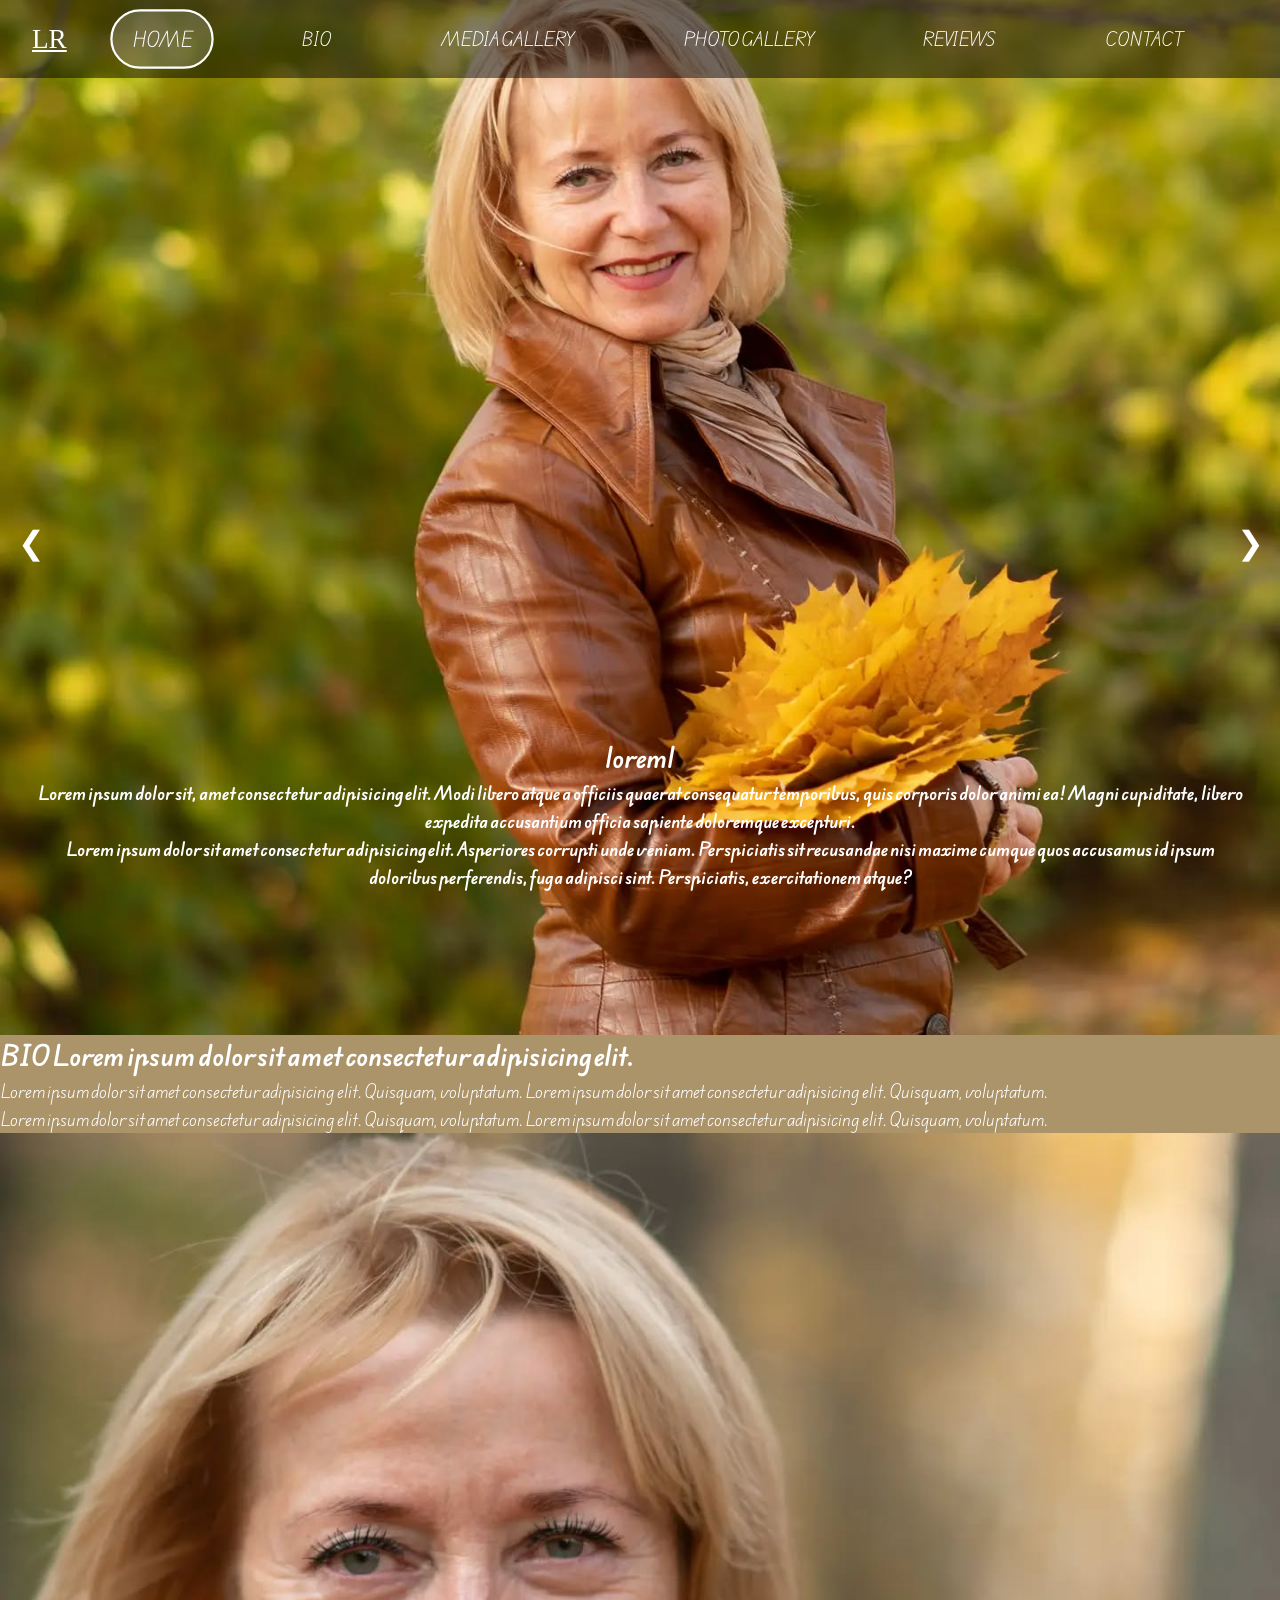
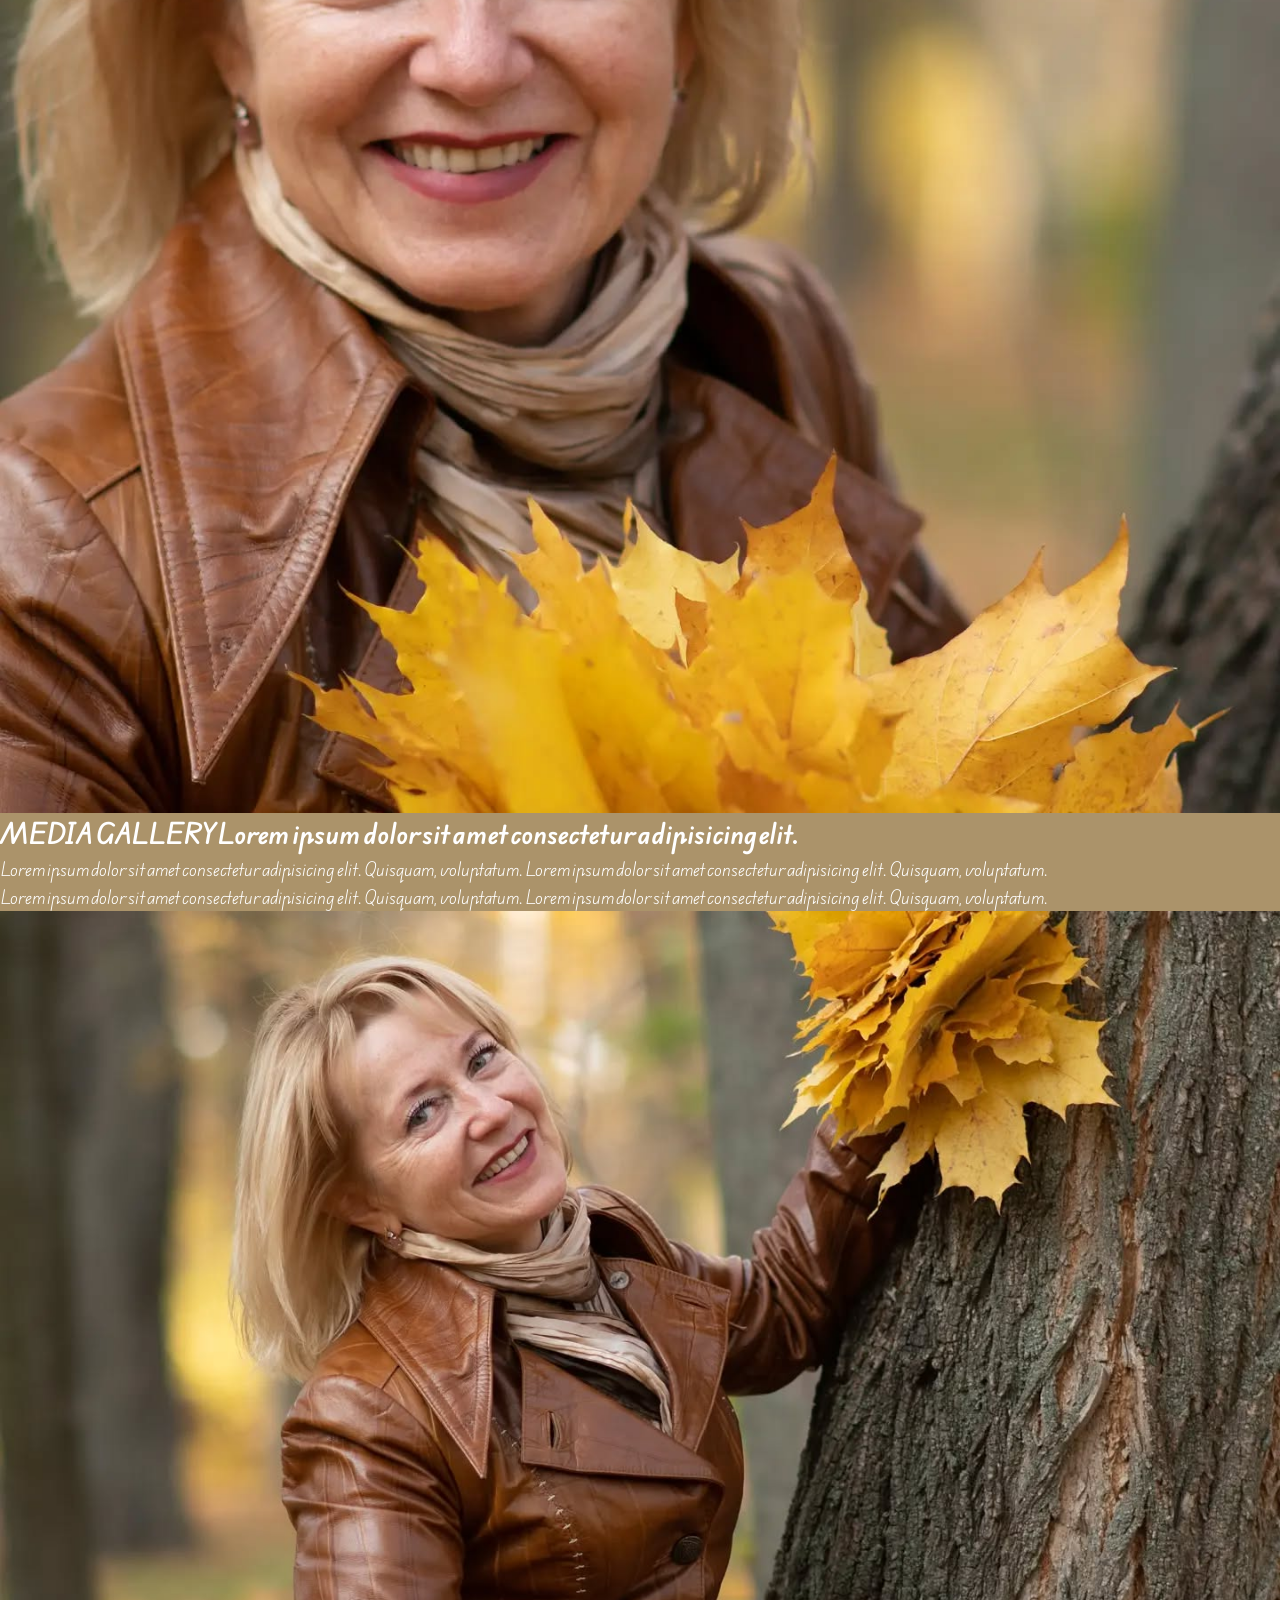
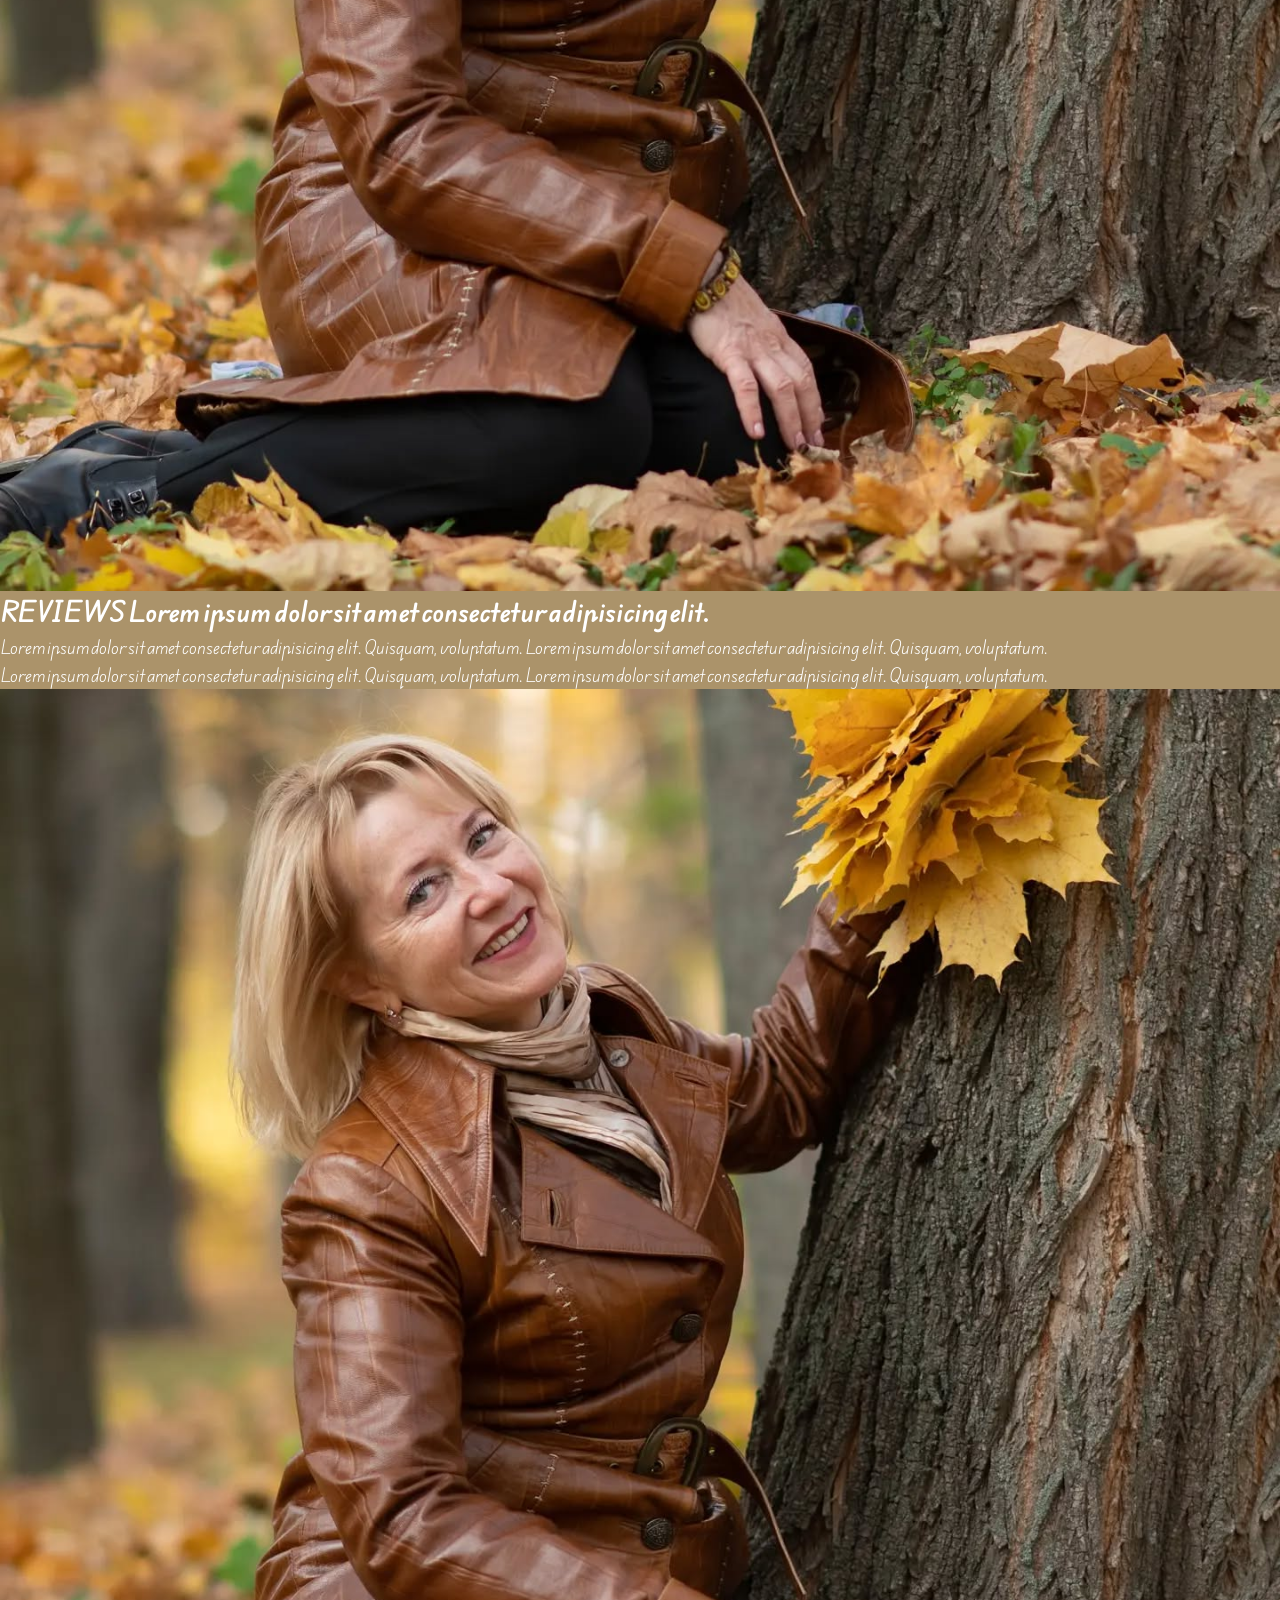
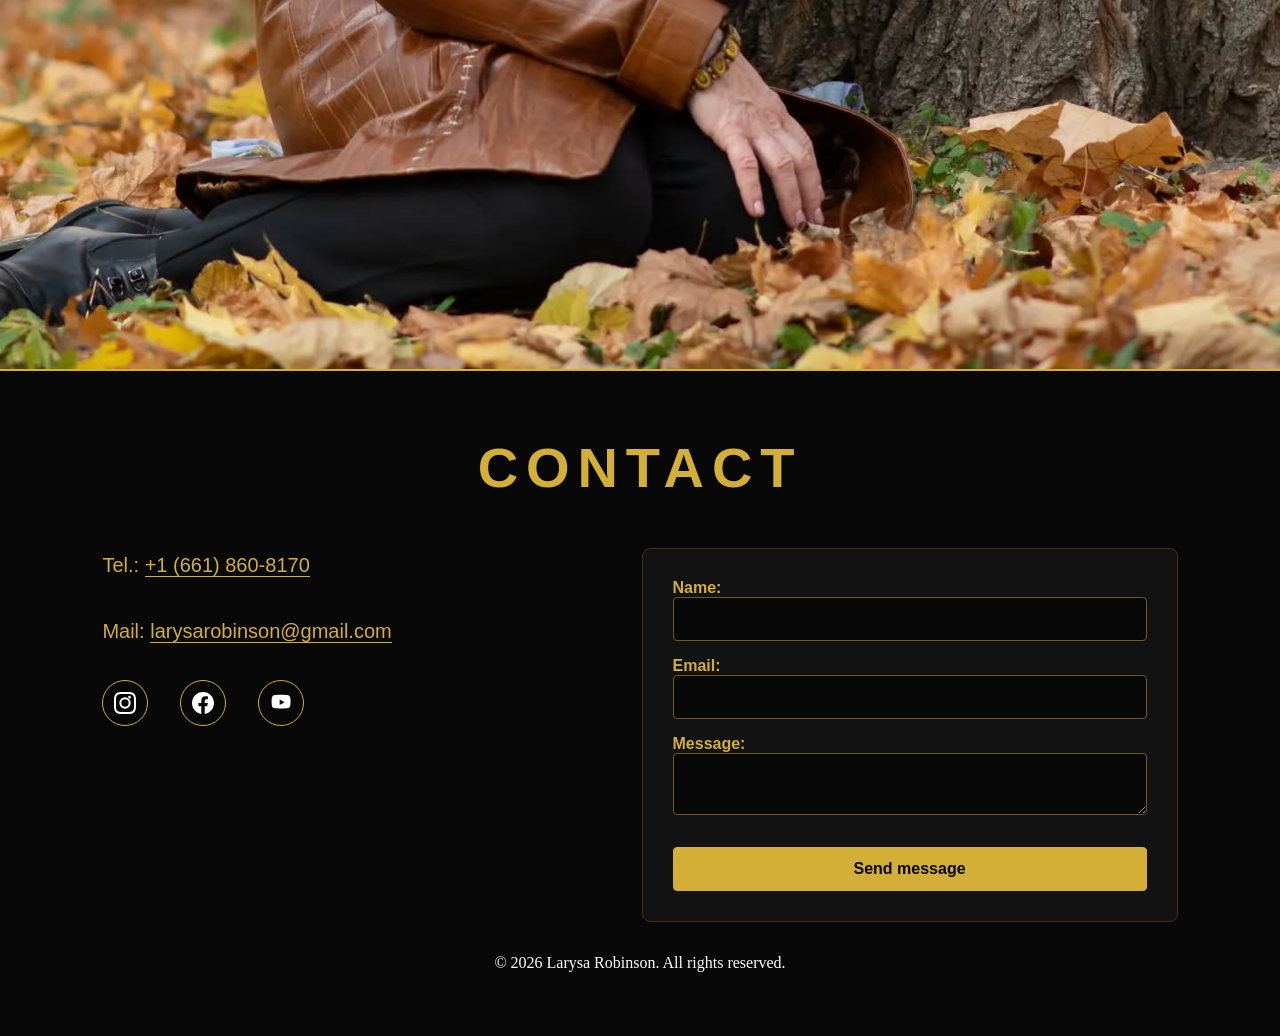
==== index.html @ d23e0045 "grid  image gallery implemented" ====
<!DOCTYPE html>
<html lang="en">
<head>
    <meta charset="UTF-8">
    <meta name="viewport" content="width=device-width, initial-scale=1.0">
    <meta name="theme-color" content="#ffffff">
    <title>Larysa Robinson | Piano Teacher & Music Educator </title>
    <link rel="icon" type="image/png" href="favicon.png">
    <link rel="stylesheet" href="styles.css">
    <script src="script.js" defer></script>
</head>
<body>
    <nav>
        <div class="top_fixed_bar" aria-label="Primary navigation">
            <a href="index.html" class="initials">LR</a>
             <ul class="nav__desktop">
                <li><a href="index.html" class="nav__desktop__link active">HOME</a></li>
                <li><a href="#bio" class="nav__desktop__link">BIO</a></li>
                <li><a href="#media-gallery" class="nav__desktop__link">MEDIA GALLERY</a></li>
                <li><a href="photo_gallery.html" class="nav__desktop__link">PHOTO GALLERY</a></li>
                <li><a href="#reviews" class="nav__desktop__link">REVIEWS</a></li>
                <li><a href="#contact" class="nav__desktop__link">CONTACT</a></li>
            </ul>
            <button type="button" class="open_btn" aria-label="Open menu">
                <div class="open_hamb"></div>
                <div class="open_hamb"></div>
                <div class="open_hamb"></div>
            </button>
        </div>
        <div class="nav_mobile" aria-label="Mobile navigation">
            <ul class="nav__mobile__list">
                <li><a href="index.html" class="nav__mobile__link active">HOME</a></li>
                <li><a href="#bio" class="nav__mobile__link">BIO</a></li>
                <li><a href="#media-gallery" class="nav__mobile__link">MEDIA GALLERY</a></li>
                <li><a href="photo_gallery.html" class="nav__mobile__link">PHOTO GALLERY</a></li>
                <li><a href="#reviews" class="nav__mobile__link">REVIEWS</a></li>
                <li><a href="#contact" class="nav__mobile__link">CONTACT</a></li>
            </ul>
            <button type="button" class="close_btn" aria-label="Close menu">
                <div class="cls_hamb one"></div>
                <div class="cls_hamb two"></div>
            </button>
        </div>
    </nav>
    <header class="hero_section" id="home">
        <div class="slide active">
            <div class="hero_content textUp_animation">
                <h2 class="hero_heading">lorem1</h2>
                <p class="hero_text">Lorem ipsum dolor sit, amet consectetur adipisicing elit. Modi libero atque a officiis quaerat consequatur temporibus, quis corporis dolor animi ea! Magni cupiditate, libero expedita accusantium officia sapiente doloremque excepturi.</p>
                <p class="hero_text">Lorem ipsum dolor sit amet consectetur adipisicing elit. Asperiores corrupti unde veniam. Perspiciatis sit recusandae nisi maxime cumque quos accusamus id ipsum doloribus perferendis, fuga adipisci sint. Perspiciatis, exercitationem atque?</p>
            </div>
            <img src="assets/images_mom/top3.webp" width="1400" height="1400" alt="Latysa in pink coat" class="hero_image">
        </div>
        <div class="slide active">
            <div class="hero_content textUp_animation">
                <h2 class="hero_heading">lorem2</h2>
                <p class="hero_text">Lorem ipsum dolor sit, amet consectetur adipisicing elit. Modi libero atque a officiis quaerat consequatur temporibus, quis corporis dolor animi ea! Magni cupiditate, libero expedita accusantium officia sapiente doloremque excepturi.</p>
                <p class="hero_text">Lorem ipsum dolor sit amet consectetur adipisicing elit. Asperiores corrupti unde veniam. Perspiciatis sit recusandae nisi maxime cumque quos accusamus id ipsum doloribus perferendis, fuga adipisci sint. Perspiciatis, exercitationem atque?</p>
            </div>
            <img src="assets/images_mom/top7.webp" width="1400" height="1400" alt="Larya in brown coat" class="hero_image">
        </div>
        <div class="slide active">
            <div class="hero_content styleText3 textUp_animation">
                <h2 class="hero_heading">lorem3</h2>
                <p class="hero_text">Lorem ipsum dolor sit, amet consectetur adipisicing elit. Modi libero atque a officiis quaerat consequatur temporibus, quis corporis dolor animi ea! Magni cupiditate, libero expedita accusantium officia sapiente doloremque excepturi.</p>
                <p class="hero_text">Lorem ipsum dolor sit amet consectetur adipisicing elit. Asperiores corrupti unde veniam. Perspiciatis sit recusandae nisi maxime cumque quos accusamus id ipsum doloribus perferendis, fuga adipisci sint. Perspiciatis, exercitationem atque?</p>
            </div>
            <img src="assets/images_mom/top5.webp" width="1400" height="1400" alt="Larysa next to birch " class="hero_image">
        </div>
        <button type="button" class="next_button">&#10095;</button>
        <button type="button" class="previous_button">&#10094;</button>
    </header>
    <main>
        <section class="section1" id="bio" aria-label="About me section">
            <div class="section1_content">
                <h2 class="section1_heading">BIO Lorem ipsum dolor sit amet consectetur adipisicing elit.</h2>
                <p class="section1_text">Lorem ipsum dolor sit amet consectetur adipisicing elit. Quisquam, voluptatum. Lorem ipsum dolor sit amet consectetur adipisicing elit. Quisquam, voluptatum.</p>
                <p class="section1_text">Lorem ipsum dolor sit amet consectetur adipisicing elit. Quisquam, voluptatum. Lorem ipsum dolor sit amet consectetur adipisicing elit. Quisquam, voluptatum.</p>
                <img src="assets/images_mom/top2.webp" width="" height="" alt="ValClassic" class="image4">
            </div>
        </section>
        <section class="section2" id="media-gallery" aria-label="photo gallery section">
            <div class="section2_content">
                <h2 class="section2_heading"> MEDIA GALLERY Lorem ipsum dolor sit amet consectetur adipisicing elit.</h2>
                <p class="section2_text">Lorem ipsum dolor sit amet consectetur adipisicing elit. Quisquam, voluptatum. Lorem ipsum dolor sit amet consectetur adipisicing elit. Quisquam, voluptatum.</p>
                <p class="section2_text">Lorem ipsum dolor sit amet consectetur adipisicing elit. Quisquam, voluptatum. Lorem ipsum dolor sit amet consectetur adipisicing elit. Quisquam, voluptatum.</p>
            </div>
            <img src="assets/images_mom/top7.webp" width="" height="" alt="ValClassic" class="image4">
        </section>
        <section class="section4" aria-label="reviews section" id="reviews">
            <div class="section4_content">
                <h2 class="section4_heading">REVIEWS Lorem ipsum dolor sit amet consectetur adipisicing elit.</h2>
                <p class="section4_text">Lorem ipsum dolor sit amet consectetur adipisicing elit. Quisquam, voluptatum. Lorem ipsum dolor sit amet consectetur adipisicing elit. Quisquam, voluptatum.</p>
                <p class="section4_text">Lorem ipsum dolor sit amet consectetur adipisicing elit. Quisquam, voluptatum. Lorem ipsum dolor sit amet consectetur adipisicing elit. Quisquam, voluptatum.</p>
            </div>
            <img src="assets/images_mom/top7.webp" width="" height="" alt="ValClassic" class="image4">
        </section>
        <footer class="contact-section" aria-label="contact section" id="contact">
            <h2 class="contact__heading">CONTACT</h2>
            <div class="contact__content--flex">
                <div class="contact__content__flex-item1">
                    <div class="tel-email">
                        <p class="tel-number">Tel.: <a href="tel:+16618608170" class="tel-number-link">+1 (661) 860-8170</a></p>
                        <p class="e-mail">Mail: <a href="mailto:larysarobinson@gmail.com" class="e-mail-link">larysarobinson@gmail.com</a></p>
                    </div>
                    <div class="social-links">
                        <a href="https://www.instagram.com/larisakisilenko?igsh=NTc4MTIwNjQ2YQ%3D%3D"><img src="assets/images/instagram.svg" width="32" height="32" aria-label="Instagram"alt="inst"></a>
                        <a href="https://www.facebook.com/share/1HHxJAsBbd/?mibextid=wwXIfr"><img src="assets/images/facebook.svg" width="32" height="32" fill="white" aria-label="Facebook" alt="Facebook"></a>
                        <a href="https://youtube.com/@larysarobinson?si=365PJ92lu2iPZtXP"><img src="assets/images/youtube.svg" width="32" height="32" alt="YouTube" aria-label="YouTube"></a>
                    </div>
                </div>
                <form action="" method="post" class="contact__form">
                    <div class="form-group">
                        <label for="name">Name:</label>
                        <input type="text" id="name" name="name" required><br>
                    </div>
                    <div class="form-group">
                        <label for="email">Email:</label>
                        <input type="email" id="email" name="email" required><br>
                    </div>
                    <div class="form-group">
                        <label for="message">Message:</label>
                        <textarea id="message" name="message" required></textarea><br>
                    </div>
                    <button type="submit" class="submit-btn">Send message</button>
                </form>
            </div>
            <p class="copyright">© 2026 Larysa Robinson. All rights reserved.</p>
        </footer>
         <button id="toTopBtn" type="button" aria-label="Back to top">↑</button>
    </main>
</body>
</html>
---- styles.css ----
/* great-vibes-regular - latin */
@font-face {
    font-display: swap;
    font-family: 'Great Vibes';
    font-style: normal;
    font-weight: 400;
    src: url('assets/fonts/great-vibes-v21-latin-regular.woff2') format('woff2');
  }

  /* edu-vic-wa-nt-hand-regular - latin */
@font-face {
  font-display: swap;
  font-family: 'Edu VIC WA NT Hand';
  font-style: normal;
  font-weight: 400;
  src: url('assets/fonts/edu-vic-wa-nt-hand-v3-latin-regular.woff2') format('woff2');
}



/* edu-vic-wa-nt-hand-600 - latin */
@font-face {
  font-display: swap;
  font-family: 'Edu VIC WA NT Hand';
  font-style: normal;
  font-weight: 600;
  src: url('assets/fonts/edu-vic-wa-nt-hand-v3-latin-600.woff2') format('woff2');
}



:root { /*colors*/
    --white: #FFFFFF;
    --body--background-color: rgb(171, 147, 106);
    --mobile-nav-background: linear-gradient(to right, rgba(242, 161, 161, 0.8), rgba(117, 130, 213, 0.8)), url('assets/images_mom/top6.webp');
    --active-link-color: rgb(164, 81, 33);
    --link-background-color: rgba(255, 255, 255, 0.18);
    --link-hover-background-color: rgba(255, 255, 255, 0.12);
    --border-color: rgba(255, 255, 255, 0.28);
    --to-top-button-background-color: rgba(0, 0, 0, 0.5);
    --to-top-button-hover-background-color: rgba(0, 0, 0, 0.7);
    --top-fixed-bar-background-color: rgba(0, 0, 0, 0.5);
    --footer-bg: rgb(8, 8, 8);
    --footer-gold: rgb(212, 175, 55);
    --form-border:rgb(61, 50, 19);
    --form-background:rgb(18, 18, 18);
    --input-background-color:rgb(8, 8, 8);
    --input-border-color:rgb(109, 90, 32);
    --active-link:rgba(255, 0, 0, 0.664);



  }

*,*::before,*::after {
    box-sizing: border-box;
    margin: 0;
    padding: 0;
}

img {
    display: block;
    max-inline-size: 100%;
    block-size: auto;
}

button {
    background: none;
    border: none;
    cursor: pointer;
}

input,button,textarea {
    font: inherit;
    color: inherit;
}

html {
    scroll-behavior:smooth;
}

body {
    background-color: var(--body--background-color);
    font-family: 'Edu VIC WA NT Hand';
    font-style: normal;
    font-weight: 400;
    font-size: 16px;
    color: var(--white);
}

#toTopBtn {
    display: none;
    position: fixed;
    bottom: 1.2rem;
    right: 1.2rem;
    padding: 0.5em 1em;
    background-color: var(--to-top-button-background-color);
    color: var(--white);
    border: none;
    font-size: 18px;
    border-radius: 5px;
    cursor: pointer;
    z-index: 3;
}

#toTopBtn:focus-visible {
    outline: 2px solid var(--input-border-color);
}

#toTopBtn.active {
    display: block;
}


.top_fixed_bar {
    inline-size: 100%;
    display: flex;
    justify-content: space-between;
    position: fixed;
    top: 0;
    padding: 0.75rem 1rem;
    z-index: 1;
    background-color: var(--top-fixed-bar-background-color);
    /* border:2px solid red; */
}

.initials {
    display: flex;
    justify-content: center;
    align-items: center;
    color: var(--white);
    line-height: 170%;
    font-family: 'Great Vibes';
    font-size: 1.7rem;
    /* border: 2px solid var(--white); */
}
.initials:focus-visible {
    outline: 2px solid var(--active-link-color);
    border-radius: 999px;
    padding: 0.2rem;


}

.open_btn {
    /* border: 2px solid rgb(211, 14, 14); */
    padding: 0.5rem;
    display: grid;
    gap: 0.35rem;
    background: transparent;
    /* z-index: 10; */
}

.open_hamb {
    background-color: var(--white);
    block-size: 3px;
    inline-size: 25px;
}


.nav_mobile {
    transform: translateX(200%);
    transition: transform 0.5s ease;
    position: fixed;
    /* top: 0; */
    /* left: 0; */
    /* width: 100%; */
    /* height: 110dvh; */
    inset: 0;
    z-index: 4;
    background-color: var(--body--background-color);
    /* background-image: var(--mobile-nav-background); */
    /* background-repeat: no-repeat; */
    /* background-position:center; */
    /* background-size: cover; */
    /* border: 2px solid red; */
}

.nav_mobile.open {
    transform: translateX(0);
}

.nav__mobile__list {
    inline-size: 100%;
    min-height: 100%;
    display: flex;
    flex-direction: column;
    justify-content: center;
    align-items: center;
    list-style: none;
    gap: 1rem;
    font-size: 1.5rem;
    /* border: 2px solid rgb(0, 255, 68); */
}


.nav__mobile__link {
  text-decoration: none;
  color: var(--white);
  display: block; /* makes the link fill the entire list item */
  padding: 0.7rem 1.1rem;
  border-radius: 999px;
  transition: background-color 0.2s ease, transform 0.2s ease, border 0.2s ease;
  letter-spacing: 0.3em;
  /* border: 1px solid red; */
}

.nav__mobile__link.active {
border: 2px solid var(--white);
transform: scale(1.1, 1.1);
background: var(--link-background-color);
}


.nav__mobile__link:focus-visible {
  outline: 2px solid var(--active-link-color);
}

.nav__mobile__link:active {
  color: var(--active-link-color);
}

.close_btn {
    position: absolute;
    /* font-size: 18psx; */
    top: 1rem;
    right: 1rem;
    inline-size: 35px;
    block-size: 35px;
    padding: 0;
    background: none;
    cursor: pointer;
    display: grid;
    place-items: center;
    /* border: 1px solid red; */
}

.cls_hamb {
    position: absolute;
    inline-size: 35px;
    block-size: 3px;
    background-color: var(--white);
    border-radius: 999px;
}

.cls_hamb.one {
    transform: rotate(45deg);
}

.cls_hamb.two {
    transform: rotate(-45deg);
}


.nav__desktop {
    display: none;
}



.hero_section {
    background-color:var(--white);
    position: relative;
    /* border: 2px solid blue; */
}

.slide {
    block-size: 115dvh;
    position: relative;
    display: none;
    animation-name: fade_in;
    animation-duration: 1s;
    animation-timing-function: ease-in-out;
}

.slide.active {
    display: block;
}

@keyframes fade_in {
    from {
        opacity: 0;
        transform: translateY(9px);
    }
    to {
        opacity: 1;
        transform: translateY(0);
    }
}

.hero_content {
    font-weight: 600;
    inline-size:100%;
    padding: 2rem;
    /* border: 2px solid red; */
    position: absolute;
    bottom:0;
    color: var(--white);
    text-align: center;
    opacity: 0;
    margin-bottom: 7em;
}

.textUp_animation{
    animation-name: textUp;
    animation-duration: 1s;
    animation-delay: 0.7s;
    animation-fill-mode: forwards;
}

.active {
    display: block;
}

.hidden {
    display: none;
}

@keyframes textUp {
    from {
        opacity: 0;
        transform: translateY(100px);}
    to {
        opacity: 1;
        transform: translateY(0);}
}



.styleText3 {
    /* bottom:20%; */
}

.hero_text {

}

.hero_image {
    inline-size: 100%;
    block-size: 100%;
    object-fit: cover;
    object-position: 50% 20%;
    opacity: 1;
    /* filter:grayscale(100%); */
}

.next_button,.previous_button {
    /* border: 2px solid red; */
    position: absolute;
    top: 50%;
    z-index: 2;
    color: white;
    margin: 0 1rem 0;
    padding: 0.5rem;
    transform:scale(2,2);
    /* opacity: 50%; */
}

.next_button:focus-visible,.previous_button:focus-visible{
    outline: 1px solid var(--footer-bg);
    background-color: var(--footer-gold);
    border-radius: 5px;
}

.next_button{
    right: 0;
}



.main {
}


.po {
    /* display: none; */
    animation-name: left_to_rigth;
    animation-duration: 4s;
    position: relative;
    animation-timing-function:ease;
    animation-delay: 6s;
    animation-fill-mode:backwards;
}

@keyframes left_to_right {
    from {
        left: -100%;
    }
    to {
        left: 0;
    }
}





.contact-section {
  background: var(--footer-bg) ;
  border-top: 2px solid var(--footer-gold);
  padding: 4rem 8%;
  font-family: Arial, Helvetica, sans-serif;
}


.contact__heading {
  color: var(--footer-gold);
  font-size: clamp(2rem, 5vw, 3.5rem);
  letter-spacing: 0.14em;
  margin: 0 0 3rem;
  /* border: 1px solid rgb(94, 255, 0); */

}


.contact__content--flex {
  display: flex;
  flex-direction: column;
  /* justify-content: space-between; */
  /* align-items:flex-start; */
  gap: 3.75rem;
  /* border: 2px solid red; */
}

.contact__content__flex-item1,
.contact__form {
  /* flex: 1; */
    inline-size: 100%;
  /* border: 2px solid blueviolet; */
}




.tel-email {
  color: var(--footer-gold);
  display: flex;
  flex-direction: column;
  gap: 2rem;
  font-size: 1.25rem;
  font-weight: 500;
  line-height: 1.7;
  /* border: 2px solid blue; */
}


.e-mail-link:link,
.tel-number-link:link,
.e-mail-link:visited,
.tel-number-link:visited {
  text-decoration: none;
  color: var(--footer-gold);
  border-bottom: 1px solid var(--footer-gold);
  transition: color 0.25s ease, border-bottom-color 0.25s ease;
}


.e-mail-link:focus-visible,
.tel-number-link:focus-visible {
    outline: 1px solid var(--footer-gold);
}

.e-mail-link:active,
.tel-number-link:active {
    color: var(--active-link);
}


.social-links {
  display: flex;
  gap: 1rem;
  margin: 2rem 0;
  /* border: 2px solid red; */
}

.social-links a:link,
.social-links a:visited {
    inline-size: 46px;
    block-size: 46px;
  display: grid;
  place-items: center;
  border: 1px solid var(--footer-gold);
  border-radius: 50%;
  margin-right: 1rem;
  transition: background-color 0.25s ease, transform 0.25s ease;
}


.social-links a:focus-visible,
.social-links a:focus {
    outline: 2px solid var(--footer-gold);
}

.social-links img {
    inline-size: 22px;
    block-size: 22px;
  filter: brightness(0) invert(1);
  transition: filter 0.25s ease;
}





.contact__form {
  display: grid;
  gap: 1rem;
  background-color: var(--form-background);
  border: 1px solid var(--form-border);
  border-radius: 0.5rem;
  padding: 1.875rem;
}

.contact__form label {
  color: var(--footer-gold);
  font-weight: 700;
}

.contact__form input,
.contact__form textarea {
    inline-size: 100%;
  background-color: var(--input-background-color);
  color: var(--white);
  border: 1px solid var(--input-border-color);
  border-radius: 4px;
  padding: 0.75rem;
}



.contact__form input:focus,
.contact__form textarea:focus {
  outline: none;
  border-color: var(--footer-gold);
  box-shadow: 0 0 0 3px rgba(212, 175, 55, 0.18);
}


.submit-btn {
  background: var(--footer-gold);
  color: var(--footer-bg);
  border: 1px solid var(--footer-gold);
  border-radius: 4px;
  cursor: pointer;
  font-weight: 700;
  margin-top: 0.75rem;
  padding: 0.75rem 1.1rem;
  transition: background-color 0.25s ease, color 0.25s ease;
}

.submit-btn:focus-visible {
    outline: 2px solid var(--active-link);
}


.copyright {
    inline-size: fit-content;
    margin: 2rem auto 0;
    font-family:'Times New Roman', Times, serif;
    /* border: 2px solid red; */
}



.gallery-body {
    background-color: var(--white);
    color: var(--footer-bg);
}
.gallery__main-heading {
    /* border: 1px solid red; */
    inline-size: fit-content;
    margin: 10rem auto 5rem;
}


.gallery {
    display: grid;
    gap: 1rem;
    max-inline-size: 90%;
    margin: 0 auto;
    /* border: 2px solid blue; */
}

.gallery__image-wrapper {
    position: relative;
    /* border: 2px solid red ; */
}

.gallery__image-wrapper::after {
    content: "";
    position: absolute;
    inset: 0;
    background-color: var(--to-top-button-background-color);
    /* border: 2px solid black; */
    opacity: 0;
    transition: opacity 0.3s ease;
}



.gallery-image {
    inline-size: 100%;
    /* border: 2px solid red; */
}

 @media screen and (hover: hover) and (pointer: fine) {


        #toTopBtn:hover {
            background-color: var(--to-top-button-hover-background-color);
        }


        .next_button:hover,.previous_button:hover {
            background-color: var(--to-top-button-background-color);
            border-radius: 5px;
        }

        .e-mail-link:hover,
        .tel-number-link:hover {
        color: var(--white);
        border-bottom-color: var(--white);
        }

        .social-links a:hover img {
        filter: brightness(0);
        }

        .social-links a:hover {
        background-color: var(--footer-gold);
        transform: translateY(-4px);
        }

        .submit-btn:hover {
        background-color: transparent;
        color: var(--footer-gold);
        }

        .gallery__image-wrapper:hover::after {
            opacity: 1;
        }

    }


@media screen and (min-width: 50rem) { /* 800px */
    .open_btn {
        display: none;
    }


    .nav__mobile {
        display: none;
    }

    .top_fixed_bar {
        /* justify-content:space-around; */
        padding: 0.75rem 2rem;
    }

    .nav__desktop {
        inline-size: 100%;
        display: flex;
        justify-content:space-around;
        margin: 0 1.2rem;
        align-items:center;
        gap: 1rem;
        list-style: none;
        /* border: 2px solid rgb(0, 255, 68); */
    }

    .nav__desktop__link {
        color: var(--white);
        text-decoration: none;
        display: block;
        padding: 0.7rem 1.1rem;
        text-align: center;
        border-radius: 999px;
        transition: background-color 0.2s ease, transform 0.2s ease, border 0.2s ease, color 0.2s ease;
        /* border: 2px solid white; */
    }


    .nav__desktop__link.active {
        border: 2px solid var(--white);
        border-radius: 999px;
        transform: scale(1.1, 1.1);
        background: var(--link-background-color);
    }

    .nav__desktop__link:focus-visible {
        outline: 2px solid var(--active-link-color);
    }

    .nav__desktop__link:hover {
            border-radius: 999px;
            background: var(--link-background-color);
        }
    .nav__desktop__link:active {
        color: var(--active-link-color);
    }



    .contact__content--flex {
        flex-direction:row;
        gap: 2.25rem;
    }

    .contact__heading {
      text-align: center;
    }

    .gallery{
        grid-template-columns: 1fr 1fr;
    }
}
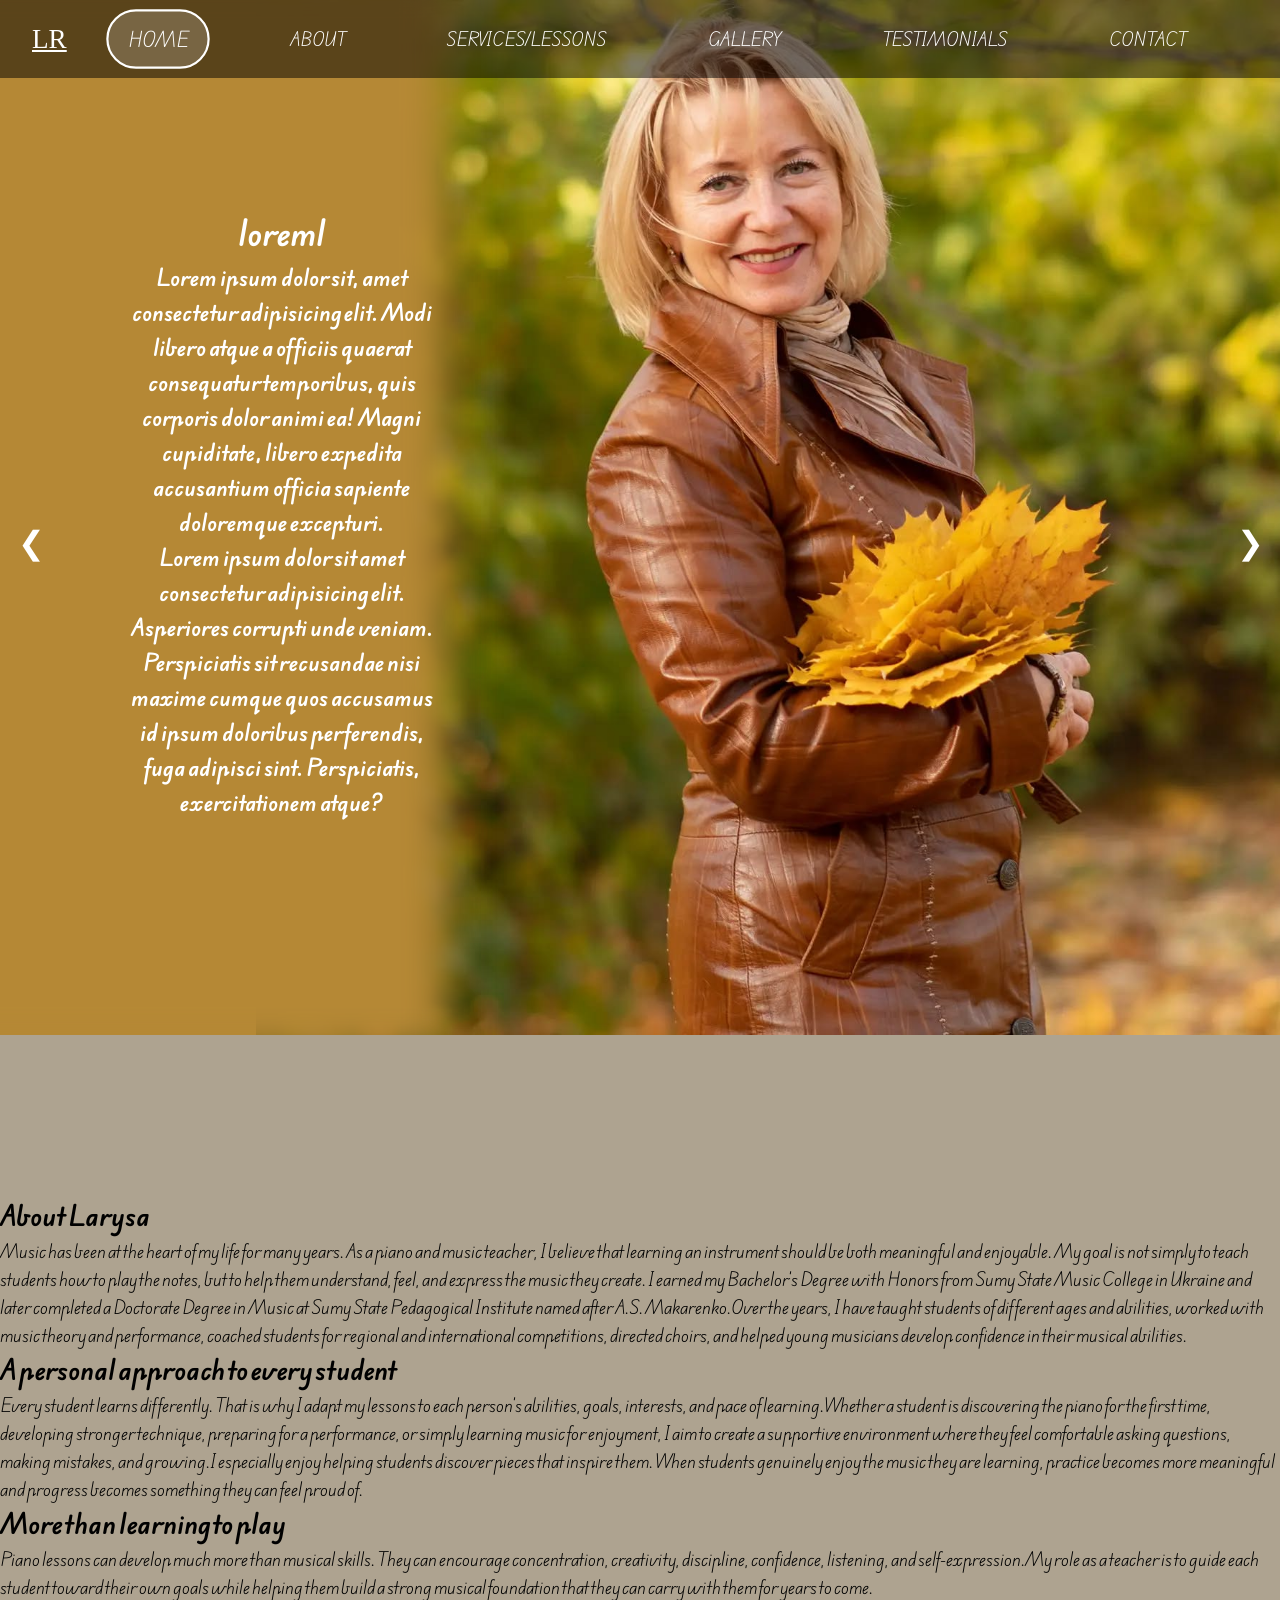
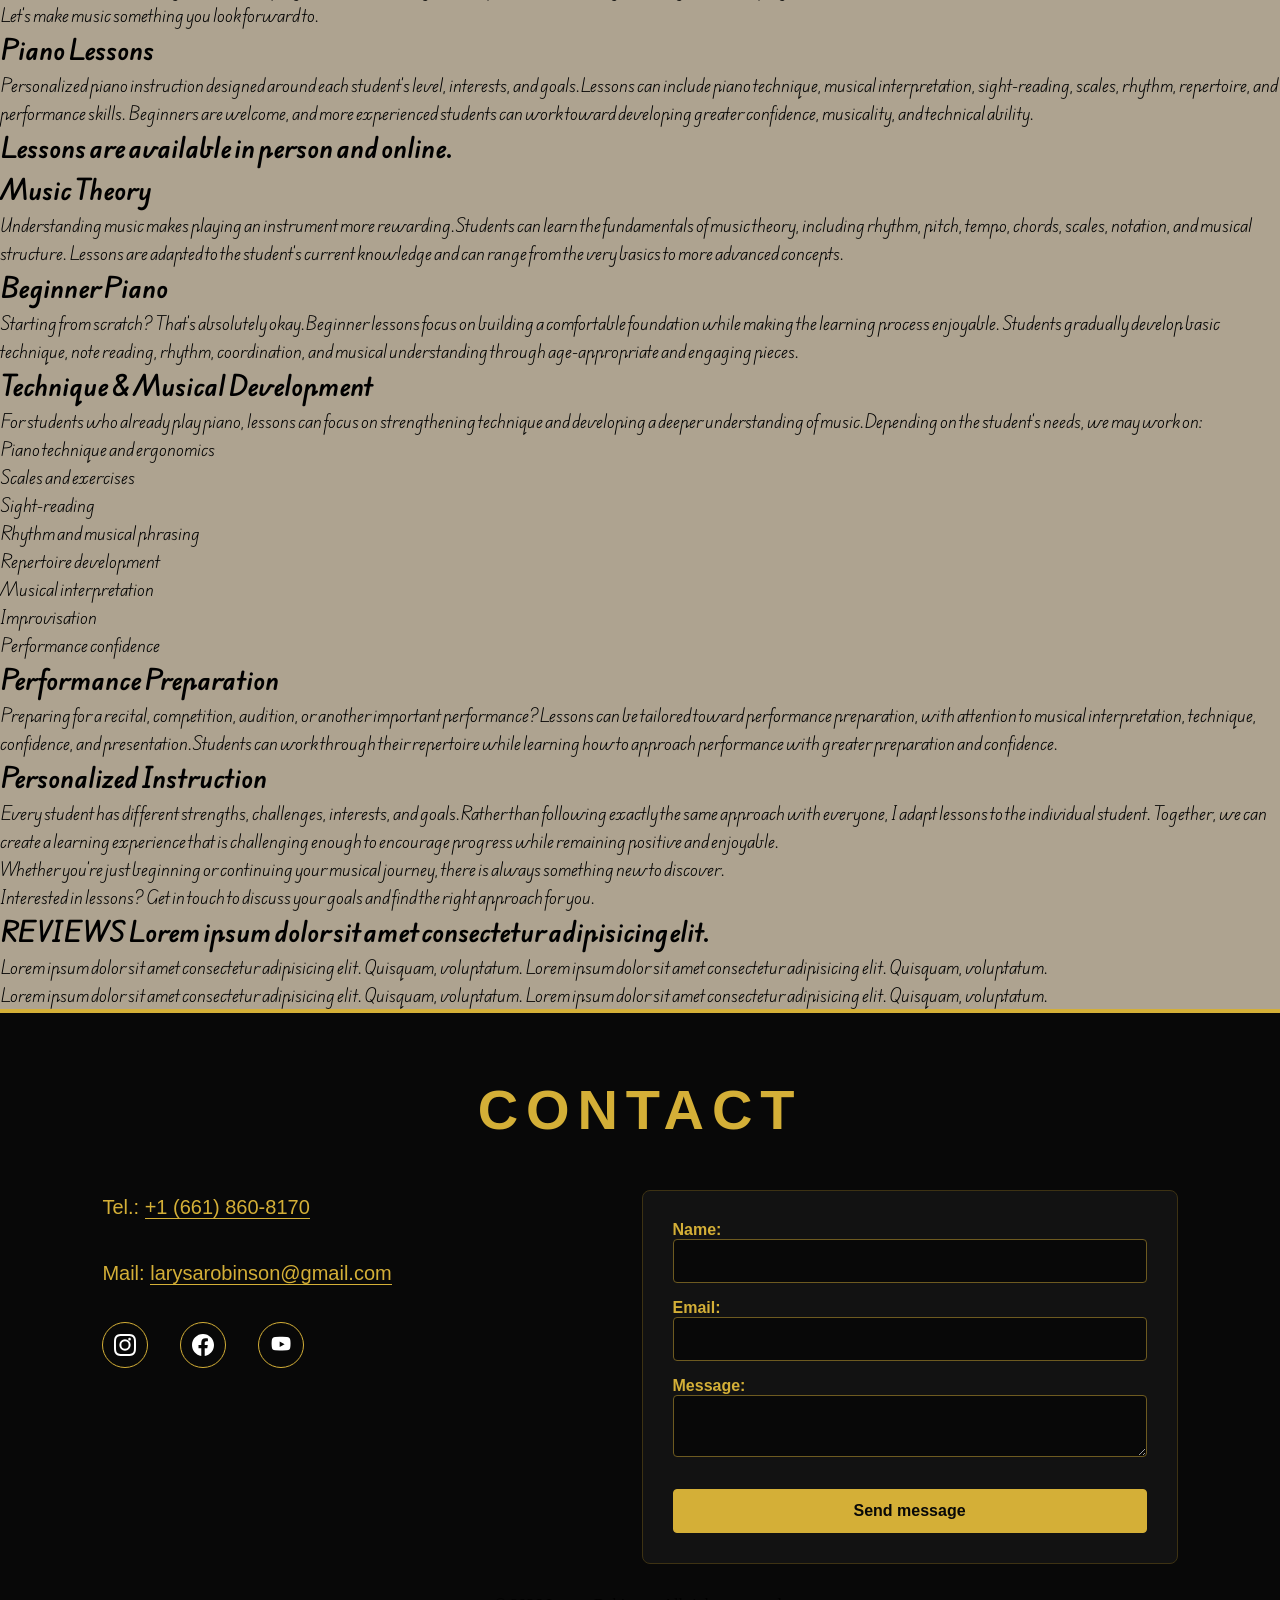
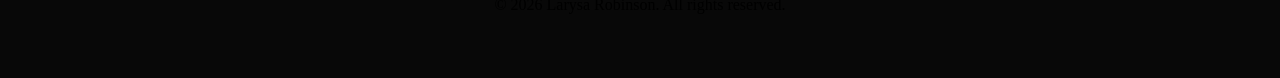
==== commit f82c9f07: "modal  gallery created" ====
--- a/index.html
+++ b/index.html
@@ -11,17 +11,17 @@
 </head>
 <body>
     <nav>
-        <div class="top_fixed_bar" aria-label="Primary navigation">
+        <div class="top-fixed-bar" aria-label="Primary navigation">
             <a href="index.html" class="initials">LR</a>
              <ul class="nav__desktop">
                 <li><a href="index.html" class="nav__desktop__link active">HOME</a></li>
-                <li><a href="#bio" class="nav__desktop__link">BIO</a></li>
-                <li><a href="#media-gallery" class="nav__desktop__link">MEDIA GALLERY</a></li>
-                <li><a href="photo_gallery.html" class="nav__desktop__link">PHOTO GALLERY</a></li>
-                <li><a href="#reviews" class="nav__desktop__link">REVIEWS</a></li>
+                <li><a href="#bio" class="nav__desktop__link">ABOUT</a></li>
+                <li><a href="#media-gallery" class="nav__desktop__link">SERVICES/LESSONS</a></li>
+                <li><a href="photo_gallery.html" class="nav__desktop__link">GALLERY</a></li>
+                <li><a href="#reviews" class="nav__desktop__link">TESTIMONIALS</a></li>
                 <li><a href="#contact" class="nav__desktop__link">CONTACT</a></li>
             </ul>
-            <button type="button" class="open_btn" aria-label="Open menu">
+            <button type="button" class="open-nav-button" aria-label="Open menu">
                 <div class="open_hamb"></div>
                 <div class="open_hamb"></div>
                 <div class="open_hamb"></div>
@@ -30,13 +30,13 @@
         <div class="nav_mobile" aria-label="Mobile navigation">
             <ul class="nav__mobile__list">
                 <li><a href="index.html" class="nav__mobile__link active">HOME</a></li>
-                <li><a href="#bio" class="nav__mobile__link">BIO</a></li>
-                <li><a href="#media-gallery" class="nav__mobile__link">MEDIA GALLERY</a></li>
-                <li><a href="photo_gallery.html" class="nav__mobile__link">PHOTO GALLERY</a></li>
-                <li><a href="#reviews" class="nav__mobile__link">REVIEWS</a></li>
+                <li><a href="#bio" class="nav__mobile__link">ABOUT</a></li>
+                <li><a href="#media-gallery" class="nav__mobile__link">SERVICES/LESSONS</a></li>
+                <li><a href="photo_gallery.html" class="nav__mobile__link">GALLERY</a></li>
+                <li><a href="#reviews" class="nav__mobile__link">TESTIMONIALS</a></li>
                 <li><a href="#contact" class="nav__mobile__link">CONTACT</a></li>
             </ul>
-            <button type="button" class="close_btn" aria-label="Close menu">
+            <button type="button" class="close-nav-btn" aria-label="Close menu">
                 <div class="cls_hamb one"></div>
                 <div class="cls_hamb two"></div>
             </button>
@@ -44,23 +44,23 @@
     </nav>
     <header class="hero_section" id="home">
         <div class="slide active">
-            <div class="hero_content textUp_animation">
+            <div class="hero_content textUp_animation hero_content_info1">
                 <h2 class="hero_heading">lorem1</h2>
                 <p class="hero_text">Lorem ipsum dolor sit, amet consectetur adipisicing elit. Modi libero atque a officiis quaerat consequatur temporibus, quis corporis dolor animi ea! Magni cupiditate, libero expedita accusantium officia sapiente doloremque excepturi.</p>
                 <p class="hero_text">Lorem ipsum dolor sit amet consectetur adipisicing elit. Asperiores corrupti unde veniam. Perspiciatis sit recusandae nisi maxime cumque quos accusamus id ipsum doloribus perferendis, fuga adipisci sint. Perspiciatis, exercitationem atque?</p>
             </div>
-            <img src="assets/images_mom/top3.webp" width="1400" height="1400" alt="Latysa in pink coat" class="hero_image">
+                <img src="assets/images_mom/top3.webp" width="1400" height="1400" alt="Larysa with autumn leaves" class="hero_image">
         </div>
         <div class="slide active">
-            <div class="hero_content textUp_animation">
+            <div class="hero_content textUp_animation hero_content_info1">
                 <h2 class="hero_heading">lorem2</h2>
                 <p class="hero_text">Lorem ipsum dolor sit, amet consectetur adipisicing elit. Modi libero atque a officiis quaerat consequatur temporibus, quis corporis dolor animi ea! Magni cupiditate, libero expedita accusantium officia sapiente doloremque excepturi.</p>
                 <p class="hero_text">Lorem ipsum dolor sit amet consectetur adipisicing elit. Asperiores corrupti unde veniam. Perspiciatis sit recusandae nisi maxime cumque quos accusamus id ipsum doloribus perferendis, fuga adipisci sint. Perspiciatis, exercitationem atque?</p>
             </div>
-            <img src="assets/images_mom/top7.webp" width="1400" height="1400" alt="Larya in brown coat" class="hero_image">
+            <img src="assets/images_mom/top7.webp" width="1400" height="1400" alt="Larya in brown coat" class="hero_image hero_image-position">
         </div>
         <div class="slide active">
-            <div class="hero_content styleText3 textUp_animation">
+            <div class="hero_content styleText3 textUp_animation hero_content_info1">
                 <h2 class="hero_heading">lorem3</h2>
                 <p class="hero_text">Lorem ipsum dolor sit, amet consectetur adipisicing elit. Modi libero atque a officiis quaerat consequatur temporibus, quis corporis dolor animi ea! Magni cupiditate, libero expedita accusantium officia sapiente doloremque excepturi.</p>
                 <p class="hero_text">Lorem ipsum dolor sit amet consectetur adipisicing elit. Asperiores corrupti unde veniam. Perspiciatis sit recusandae nisi maxime cumque quos accusamus id ipsum doloribus perferendis, fuga adipisci sint. Perspiciatis, exercitationem atque?</p>
@@ -70,30 +70,55 @@
         <button type="button" class="next_button">&#10095;</button>
         <button type="button" class="previous_button">&#10094;</button>
     </header>
-    <main>
-        <section class="section1" id="bio" aria-label="About me section">
-            <div class="section1_content">
-                <h2 class="section1_heading">BIO Lorem ipsum dolor sit amet consectetur adipisicing elit.</h2>
-                <p class="section1_text">Lorem ipsum dolor sit amet consectetur adipisicing elit. Quisquam, voluptatum. Lorem ipsum dolor sit amet consectetur adipisicing elit. Quisquam, voluptatum.</p>
-                <p class="section1_text">Lorem ipsum dolor sit amet consectetur adipisicing elit. Quisquam, voluptatum. Lorem ipsum dolor sit amet consectetur adipisicing elit. Quisquam, voluptatum.</p>
-                <img src="assets/images_mom/top2.webp" width="" height="" alt="ValClassic" class="image4">
+    <main class="main">
+        <section class="about" id="bio" aria-label="About me section">
+            <div class="about__content">
+                <h2 class="about__heading">About Larysa</h2>
+                <p class="about__text">Music has been at the heart of my life for many years. As a piano and music teacher, I believe that learning an instrument should be both meaningful and enjoyable. My goal is not simply to teach students how to play the notes, but to help them understand, feel, and express the music they create. I earned my Bachelor's Degree with Honors from Sumy State Music College in Ukraine and later completed a Doctorate Degree in Music at Sumy State Pedagogical Institute named after A.S. Makarenko.Over the years, I have taught students of different ages and abilities, worked with music theory and performance, coached students for regional and international competitions, directed choirs, and helped young musicians develop confidence in their musical abilities.</p>
+                <h2 class="about__heading">A personal approach to every student</h2>
+
+                <p class="about__text">Every student learns differently. That is why I adapt my lessons to each person's abilities, goals, interests, and pace of learning.Whether a student is discovering the piano for the first time, developing stronger technique, preparing for a performance, or simply learning music for enjoyment, I aim to create a supportive environment where they feel comfortable asking questions, making mistakes, and growing.I especially enjoy helping students discover pieces that inspire them. When students genuinely enjoy the music they are learning, practice becomes more meaningful and progress becomes something they can feel proud of.</p>
+                <h2 class="about__heading">More than learning to play</h2>
+                <p class="about__text">Piano lessons can develop much more than musical skills. They can encourage concentration, creativity, discipline, confidence, listening, and self-expression.My role as a teacher is to guide each student toward their own goals while helping them build a strong musical foundation that they can carry with them for years to come.</p>
+                <p class="about__text">Let's make music something you look forward to.</p>
             </div>
         </section>
-        <section class="section2" id="media-gallery" aria-label="photo gallery section">
-            <div class="section2_content">
-                <h2 class="section2_heading"> MEDIA GALLERY Lorem ipsum dolor sit amet consectetur adipisicing elit.</h2>
-                <p class="section2_text">Lorem ipsum dolor sit amet consectetur adipisicing elit. Quisquam, voluptatum. Lorem ipsum dolor sit amet consectetur adipisicing elit. Quisquam, voluptatum.</p>
-                <p class="section2_text">Lorem ipsum dolor sit amet consectetur adipisicing elit. Quisquam, voluptatum. Lorem ipsum dolor sit amet consectetur adipisicing elit. Quisquam, voluptatum.</p>
+        <section class="services" id="media-gallery" aria-label="about lesson section">
+            <div class="services__content">
+                <h2 class="services__heading">Piano Lessons</h2>
+                <p class="services__text">Personalized piano instruction designed around each student's level, interests, and goals.Lessons can include piano technique, musical interpretation, sight-reading, scales, rhythm, repertoire, and performance skills. Beginners are welcome, and more experienced students can work toward developing greater confidence, musicality, and technical ability.</p>
+                <h2 class="services__heading">Lessons are available in person and online.</h2>
+                <div class="underline"></div>
+                <h2 class="services__heading">Music Theory</h2>
+                <p class="services__text">Understanding music makes playing an instrument more rewarding.Students can learn the fundamentals of music theory, including rhythm, pitch, tempo, chords, scales, notation, and musical structure. Lessons are adapted to the student's current knowledge and can range from the very basics to more advanced concepts.</p>
+                <h2 class="services__heading">Beginner Piano</h2>
+                 <p class="services__text">Starting from scratch? That's absolutely okay.Beginner lessons focus on building a comfortable foundation while making the learning process enjoyable. Students gradually develop basic technique, note reading, rhythm, coordination, and musical understanding through age-appropriate and engaging pieces.</p>
+                <h2 class="services__heading">Technique & Musical Development</h2>
+                <p class="services__text">For students who already play piano, lessons can focus on strengthening technique and developing a deeper understanding of music.Depending on the student's needs, we may work on:</p>
+                <ul>
+                    <li>Piano technique and ergonomics</li>
+                    <li>Scales and exercises</li>
+                    <li>Sight-reading</li>
+                    <li>Rhythm and musical phrasing</li>
+                    <li>Repertoire development</li>
+                    <li>Musical interpretation</li>
+                    <li>Improvisation</li>
+                    <li>Performance confidence</li>
+                </ul>
+                <h2 class="services__heading">Performance Preparation</h2>
+                <p class="services__text">Preparing for a recital, competition, audition, or another important performance?Lessons can be tailored toward performance preparation, with attention to musical interpretation, technique, confidence, and presentation.Students can work through their repertoire while learning how to approach performance with greater preparation and confidence.</p>
+                <h2 class="services__heading">Personalized Instruction</h2>
+                <p class="services__text">Every student has different strengths, challenges, interests, and goals.Rather than following exactly the same approach with everyone, I adapt lessons to the individual student. Together, we can create a learning experience that is challenging enough to encourage progress while remaining positive and enjoyable.</p>
+                <p class="services__text">Whether you're just beginning or continuing your musical journey, there is always something new to discover.</p>
+                <p class="services__text">Interested in lessons? Get in touch to discuss your goals and find the right approach for you.</p>
             </div>
-            <img src="assets/images_mom/top7.webp" width="" height="" alt="ValClassic" class="image4">
         </section>
-        <section class="section4" aria-label="reviews section" id="reviews">
-            <div class="section4_content">
-                <h2 class="section4_heading">REVIEWS Lorem ipsum dolor sit amet consectetur adipisicing elit.</h2>
-                <p class="section4_text">Lorem ipsum dolor sit amet consectetur adipisicing elit. Quisquam, voluptatum. Lorem ipsum dolor sit amet consectetur adipisicing elit. Quisquam, voluptatum.</p>
-                <p class="section4_text">Lorem ipsum dolor sit amet consectetur adipisicing elit. Quisquam, voluptatum. Lorem ipsum dolor sit amet consectetur adipisicing elit. Quisquam, voluptatum.</p>
+        <section class="testimonials" aria-label="reviews section" id="reviews">
+            <div class="testimonials__content">
+                <h2 class="testimonials__heading">REVIEWS Lorem ipsum dolor sit amet consectetur adipisicing elit.</h2>
+                <p class="testimonials__text">Lorem ipsum dolor sit amet consectetur adipisicing elit. Quisquam, voluptatum. Lorem ipsum dolor sit amet consectetur adipisicing elit. Quisquam, voluptatum.</p>
+                <p class="testimonials__text">Lorem ipsum dolor sit amet consectetur adipisicing elit. Quisquam, voluptatum. Lorem ipsum dolor sit amet consectetur adipisicing elit. Quisquam, voluptatum.</p>
             </div>
-            <img src="assets/images_mom/top7.webp" width="" height="" alt="ValClassic" class="image4">
         </section>
         <footer class="contact-section" aria-label="contact section" id="contact">
             <h2 class="contact__heading">CONTACT</h2>
--- a/styles.css
+++ b/styles.css
@@ -30,23 +30,33 @@
 
 
 :root { /*colors*/
-    --white: #FFFFFF;
-    --body--background-color: rgb(171, 147, 106);
-    --mobile-nav-background: linear-gradient(to right, rgba(242, 161, 161, 0.8), rgba(117, 130, 213, 0.8)), url('assets/images_mom/top6.webp');
-    --active-link-color: rgb(164, 81, 33);
+
+
+    --body-background-color: rgb(174, 163, 144);
+    --to-top-button-background-color: rgba(0, 0, 0, 0.5);
+    --to-top-button-hover-background-color: rgba(0, 0, 0, 0.7);
+    --focus-color:rgb(109, 90, 32);
+    --top-fixed-bar-background-color: rgba(0, 0, 0, 0.5);
+    --mobile-nav-background:rgb(158, 133, 65);
     --link-background-color: rgba(255, 255, 255, 0.18);
     --link-hover-background-color: rgba(255, 255, 255, 0.12);
-    --border-color: rgba(255, 255, 255, 0.28);
-    --to-top-button-background-color: rgba(0, 0, 0, 0.5);
-    --to-top-button-hover-background-color: rgba(0, 0, 0, 0.7);
-    --top-fixed-bar-background-color: rgba(0, 0, 0, 0.5);
+    --active-link-color: rgb(164, 81, 33);
+    --white: #FFFFFF;
+    --slide-blur:rgb(181, 136, 53);
+
     --footer-bg: rgb(8, 8, 8);
     --footer-gold: rgb(212, 175, 55);
+    --footer-heading:rgb(212, 175, 55);
+    --form-background:rgb(18, 18, 18);
     --form-border:rgb(61, 50, 19);
-    --form-background:rgb(18, 18, 18);
     --input-background-color:rgb(8, 8, 8);
     --input-border-color:rgb(109, 90, 32);
-    --active-link:rgba(255, 0, 0, 0.664);
+
+    --about-background-color:pink;
+
+
+    --modal-bckgr:rgba(0, 0, 0, 0.9);
+    --modal-close-btn:rgb(171, 162, 162);
 
 
 
@@ -80,12 +90,12 @@
 }
 
 body {
-    background-color: var(--body--background-color);
+    background-color: var(--body-background-color);
     font-family: 'Edu VIC WA NT Hand';
     font-style: normal;
     font-weight: 400;
     font-size: 16px;
-    color: var(--white);
+    /* color: var(--white); */
 }
 
 #toTopBtn {
@@ -100,11 +110,11 @@
     font-size: 18px;
     border-radius: 5px;
     cursor: pointer;
-    z-index: 3;
+    /* z-index: 2; */
 }
 
 #toTopBtn:focus-visible {
-    outline: 2px solid var(--input-border-color);
+    outline: 2px solid var(--focus-color);
 }
 
 #toTopBtn.active {
@@ -112,7 +122,7 @@
 }
 
 
-.top_fixed_bar {
+.top-fixed-bar {
     inline-size: 100%;
     display: flex;
     justify-content: space-between;
@@ -135,20 +145,19 @@
     /* border: 2px solid var(--white); */
 }
 .initials:focus-visible {
-    outline: 2px solid var(--active-link-color);
+    outline: 3px solid var(--focus-color);
     border-radius: 999px;
     padding: 0.2rem;
 
 
 }
 
-.open_btn {
+.open-nav-button {
     /* border: 2px solid rgb(211, 14, 14); */
     padding: 0.5rem;
     display: grid;
     gap: 0.35rem;
     background: transparent;
-    /* z-index: 10; */
 }
 
 .open_hamb {
@@ -162,18 +171,10 @@
     transform: translateX(200%);
     transition: transform 0.5s ease;
     position: fixed;
-    /* top: 0; */
-    /* left: 0; */
-    /* width: 100%; */
-    /* height: 110dvh; */
     inset: 0;
-    z-index: 4;
-    background-color: var(--body--background-color);
-    /* background-image: var(--mobile-nav-background); */
-    /* background-repeat: no-repeat; */
-    /* background-position:center; */
-    /* background-size: cover; */
-    /* border: 2px solid red; */
+    z-index: 3;
+    background-color: var(--mobile-nav-background);
+    border: 2px solid red;
 }
 
 .nav_mobile.open {
@@ -208,21 +209,20 @@
 .nav__mobile__link.active {
 border: 2px solid var(--white);
 transform: scale(1.1, 1.1);
-background: var(--link-background-color);
+background-color: var(--link-background-color);
 }
 
 
 .nav__mobile__link:focus-visible {
-  outline: 2px solid var(--active-link-color);
+  outline: 2px solid var(--focus-color);
 }
 
 .nav__mobile__link:active {
   color: var(--active-link-color);
 }
 
-.close_btn {
+.close-nav-btn {
     position: absolute;
-    /* font-size: 18psx; */
     top: 1rem;
     right: 1rem;
     inline-size: 35px;
@@ -259,7 +259,6 @@
 
 
 .hero_section {
-    background-color:var(--white);
     position: relative;
     /* border: 2px solid blue; */
 }
@@ -271,7 +270,11 @@
     animation-name: fade_in;
     animation-duration: 1s;
     animation-timing-function: ease-in-out;
-}
+    background-color: var(--slide-blur);
+    overflow: hidden;
+    /* border: 2px solid red; */
+}
+
 
 .slide.active {
     display: block;
@@ -299,6 +302,10 @@
     text-align: center;
     opacity: 0;
     margin-bottom: 7em;
+}
+
+.hero_content_info1{
+
 }
 
 .textUp_animation{
@@ -328,7 +335,6 @@
 
 
 .styleText3 {
-    /* bottom:20%; */
 }
 
 .hero_text {
@@ -339,9 +345,10 @@
     inline-size: 100%;
     block-size: 100%;
     object-fit: cover;
-    object-position: 50% 20%;
+    object-position: 50% 0;
     opacity: 1;
-    /* filter:grayscale(100%); */
+    margin-left: auto;
+    /* border: 2px solid red; */
 }
 
 .next_button,.previous_button {
@@ -353,12 +360,10 @@
     margin: 0 1rem 0;
     padding: 0.5rem;
     transform:scale(2,2);
-    /* opacity: 50%; */
 }
 
 .next_button:focus-visible,.previous_button:focus-visible{
-    outline: 1px solid var(--footer-bg);
-    background-color: var(--footer-gold);
+    outline: 1px solid var(--focus-color);
     border-radius: 5px;
 }
 
@@ -367,9 +372,50 @@
 }
 
 
-
 .main {
-}
+    /* inline-size: 95%; */
+    /* margin: 0 auto; */
+}
+
+
+
+
+
+
+
+
+
+
+
+
+.about {
+    position: relative;
+    /* margin-top: 3rem; */
+    padding-top: 10rem;
+    /* background-color: var(--about-background-color); */
+}
+
+
+
+    .about__content {
+        /* margin-top: 10rem; */
+    }
+
+    .about__heading {
+    }
+
+    .about__text {
+    }
+
+
+
+
+
+
+
+
+
+
 
 
 .po {
@@ -393,18 +439,16 @@
 
 
 
-
-
 .contact-section {
-  background: var(--footer-bg) ;
-  border-top: 2px solid var(--footer-gold);
+  background-color: var(--footer-bg);
+  border-top: 4px solid var(--footer-gold);
   padding: 4rem 8%;
   font-family: Arial, Helvetica, sans-serif;
 }
 
 
 .contact__heading {
-  color: var(--footer-gold);
+  color: var(--footer-heading);
   font-size: clamp(2rem, 5vw, 3.5rem);
   letter-spacing: 0.14em;
   margin: 0 0 3rem;
@@ -462,7 +506,7 @@
 
 .e-mail-link:active,
 .tel-number-link:active {
-    color: var(--active-link);
+    color: var(--active-link-color);
 }
 
 
@@ -562,9 +606,14 @@
 
 
 
-.gallery-body {
-    background-color: var(--white);
-    color: var(--footer-bg);
+
+
+
+
+
+.gallery__body {
+    background-color: rgb(167, 164, 184);
+    /* color: ; */
 }
 .gallery__main-heading {
     /* border: 1px solid red; */
@@ -575,33 +624,185 @@
 
 .gallery {
     display: grid;
-    gap: 1rem;
+    gap: 3rem;
     max-inline-size: 90%;
     margin: 0 auto;
     /* border: 2px solid blue; */
 }
 
 .gallery__image-wrapper {
-    position: relative;
-    /* border: 2px solid red ; */
-}
-
-.gallery__image-wrapper::after {
-    content: "";
+
+}
+
+
+
+.gallery__img-btn {
+    inline-size: 100%;
+    block-size: 100%;
+    background-color: var(--white);
+    border: 1px solid rgba(120, 90, 110, 0.35);
+    box-shadow: 0 6px 20px rgba(0, 0, 0, 0.15);
+    transition: transform 250ms ease, box-shadow 250ms ease, opacity 0.4s ease;
+}
+
+
+
+.gallery__img-btn:focus-visible{
+    opacity: 0.5;
+    transform: translateY(-4px);
+    box-shadow: 0 12px 28px rgba(0, 0, 0, 0.2);
+    outline: none;
+}
+
+
+
+.gallery__image {
+    inline-size: 100%;
+    block-size: 100%;
+    object-fit: cover;
+    object-position: center;
+    /* border: 2px solid red; */
+}
+
+#modal__window {
+    display: none;
+    position: fixed;
+    inset: 0;
+    inline-size: 100%;
+    block-size: 100dvh;
+    z-index: 4;
+    background-color: var(--modal-bckgr);
+    /* border: 2px solid white; */
+    overflow:hidden;
+}
+
+#modal__window.active {
+    /* display: block; */
+    display: flex;
+    flex-direction: column;
+    /* justify-content: center; */
+    /* align-items: center; */
+    /* align-items: flex-start; */
+}
+
+#modal__close-btn{
+    color: var(--modal-close-btn);
+    font-size: 50px;
+    /* border: 2px solid blue; */
+    margin-left: 90%;
+    position: fixed;
+    top: -2%;
+    left: 0;
+    transition: color 0.3s ease;
+}
+
+#modal__close-btn:focus-visible{
+    outline: 2px solid var(--white);
+}
+
+/* .modal-content{
+
+} */
+
+.modal__slide {
+    display: none;
+    /* border: 2px solid red; */
+    flex: 1; /*  shorthand for flex: 1 1 0 */
+    min-block-size: 0;/*????????????*/
+    justify-content: center;
+    align-items: center;
+    inline-size: 100%;
+    /* margin: 0 auto ; */
+
+}
+
+.modal__slide.active{
+    display:flex;
+}
+
+.modal__top-image{
+
+    /* inline-size: 100%; */
+    max-inline-size: 100%;
+    max-block-size: 100%;
+    /* inline-size: auto; */
+    /* block-size: auto; */
+    /* margin: 0 auto; */
+    /* max-inline-size: 630px; */
+    /* block-size: 70%; */
+    /* object-fit: contain; */
+    /* object-position: center; */
+    /* border: 2px solid red; */
+}
+
+
+
+.modal__image-list-container {
+    /* width: 70%; */
+    /* margin: auto auto 0; */
+    /* height: 8rem; */
+    /* width: 100%; */
+    /* object-fit: cover; */
+    /* object-position: center; */
+    block-size: 8rem;
+    display: flex;
+    flex-shrink: 0;
+    gap: 0.75rem;
+    overflow-x: auto;
+    /* overflow-y: hidden; */
+    padding: 0.5rem;
+
+    /* border: 2px solid blue; */
+}
+
+.modal__list-item {
+    /* width: 10%; */
+    flex: 0 0 7rem;
+    block-size: 7rem;
+    /* border: 2px solid red; */
+
+}
+.modal__list-image {
+    width: 100%;
+    height: 100%;
+    object-fit: cover;
+    object-position: center;
+
+}
+
+.modal__nav-buttons-container {
     position: absolute;
-    inset: 0;
-    background-color: var(--to-top-button-background-color);
-    /* border: 2px solid black; */
-    opacity: 0;
-    transition: opacity 0.3s ease;
-}
-
-
-
-.gallery-image {
-    inline-size: 100%;
-    /* border: 2px solid red; */
-}
+    top: 45%;
+    /* border: 2px solid blue; */
+    padding: 0 1rem 0;
+    width: 100%;
+    display: flex;
+}
+
+.modal__next-btn,.modal__prev-btn  {
+    /* border: 2px solid red; */
+    color: var(--modal-close-btn);
+    /* position: absolute; */
+    /* top: 50%; */
+    /* right: 0; */
+    /* right: 5%; */
+    /* margin-left: auto; */
+    font-size: 40px;
+    transition: color 0.3s ease;
+
+
+}
+
+.modal__next-btn {
+    margin-left: auto;
+    /* border: 2px solid red; */
+}
+
+.modal__next-btn:focus-visible,
+.modal__prev-btn:focus-visible {
+    outline: 2px solid var(--white);
+}
+
 
  @media screen and (hover: hover) and (pointer: fine) {
 
@@ -636,15 +837,24 @@
         color: var(--footer-gold);
         }
 
-        .gallery__image-wrapper:hover::after {
-            opacity: 1;
+        #modal__close-btn:hover {
+            color: var(--white);
         }
 
-    }
-
-
-@media screen and (min-width: 50rem) { /* 800px */
-    .open_btn {
+        .modal__next-btn:hover,
+        .modal__prev-btn:hover {
+        color:var(--white);
+        }
+        .gallery__img-btn:hover{
+        opacity: 0.5;
+        transform: translateY(-4px);
+        box-shadow: 0 12px 28px rgba(0, 0, 0, 0.2);
+}
+    }
+
+
+@media screen and (min-width: 54rem) { /* 864px */
+    .open-nav-button {
         display: none;
     }
 
@@ -653,7 +863,7 @@
         display: none;
     }
 
-    .top_fixed_bar {
+    .top-fixed-bar {
         /* justify-content:space-around; */
         padding: 0.75rem 2rem;
     }
@@ -685,7 +895,7 @@
         border: 2px solid var(--white);
         border-radius: 999px;
         transform: scale(1.1, 1.1);
-        background: var(--link-background-color);
+        background-color: var(--link-background-color);
     }
 
     .nav__desktop__link:focus-visible {
@@ -694,7 +904,7 @@
 
     .nav__desktop__link:hover {
             border-radius: 999px;
-            background: var(--link-background-color);
+            background-color: var(--link-background-color);
         }
     .nav__desktop__link:active {
         color: var(--active-link-color);
@@ -702,6 +912,61 @@
 
 
 
+
+
+    .slide::before{
+        content: "";
+        position: absolute;
+        top: -3%;
+        /* bottom: -8%; */
+        left: -10%;
+        width: 45%;
+        /* inset: 0 0 auto 0; */
+        height:105%;
+        /* height: auto; */
+
+        background-color:var(--slide-blur);
+        filter: blur(20px);
+    }
+
+
+    .hero_image {
+
+        inline-size: 80%;
+    }
+
+    .hero_content_info1{
+        inline-size: 30%;
+        left: 7%;
+        bottom: 10%;
+        font-size: 20px;
+        margin-bottom: 5rem;
+        /* border: 2px solid red; */
+
+    }
+
+
+
+
+
+
+    .modal__top-image{
+        /* inline-size: 80%; */
+
+    }
+
+    #modal__window.active {
+
+        /* align-items: flex-start; */
+    }
+
+
+
+
+
+
+
+
     .contact__content--flex {
         flex-direction:row;
         gap: 2.25rem;
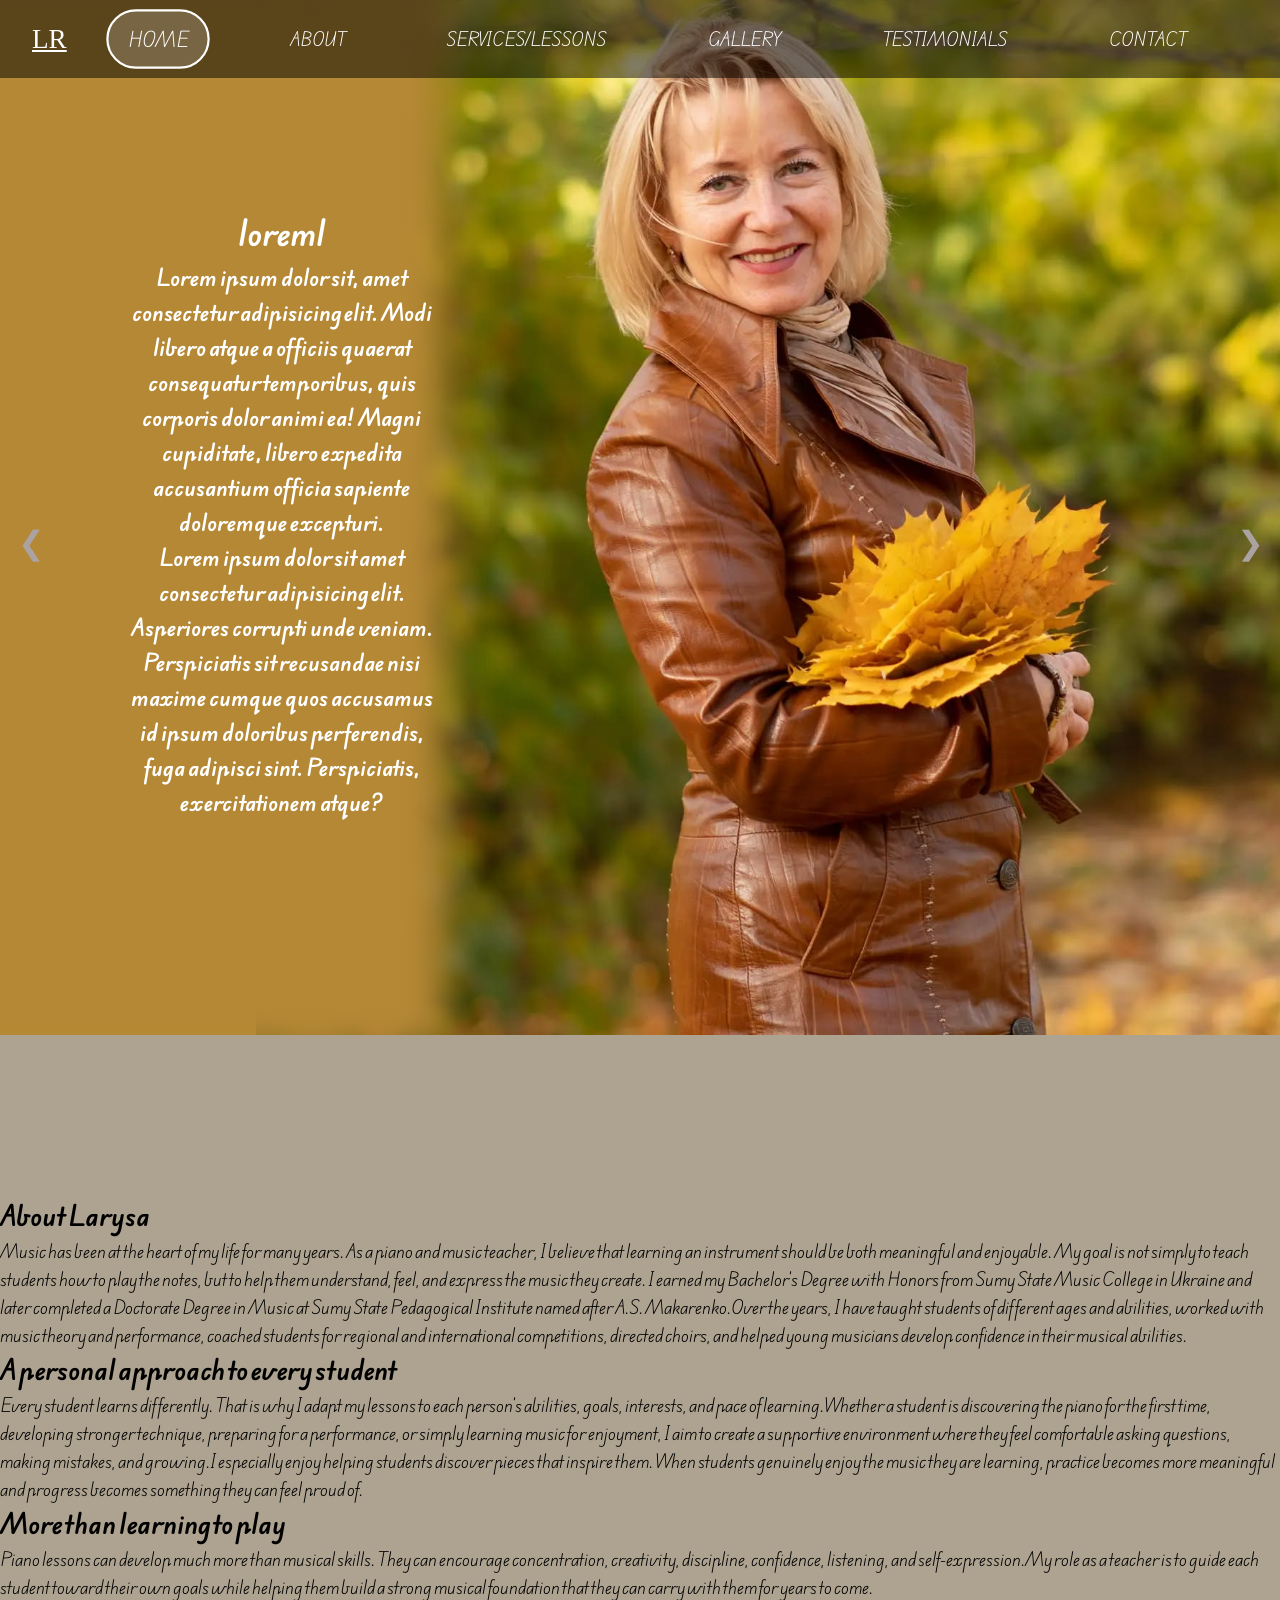
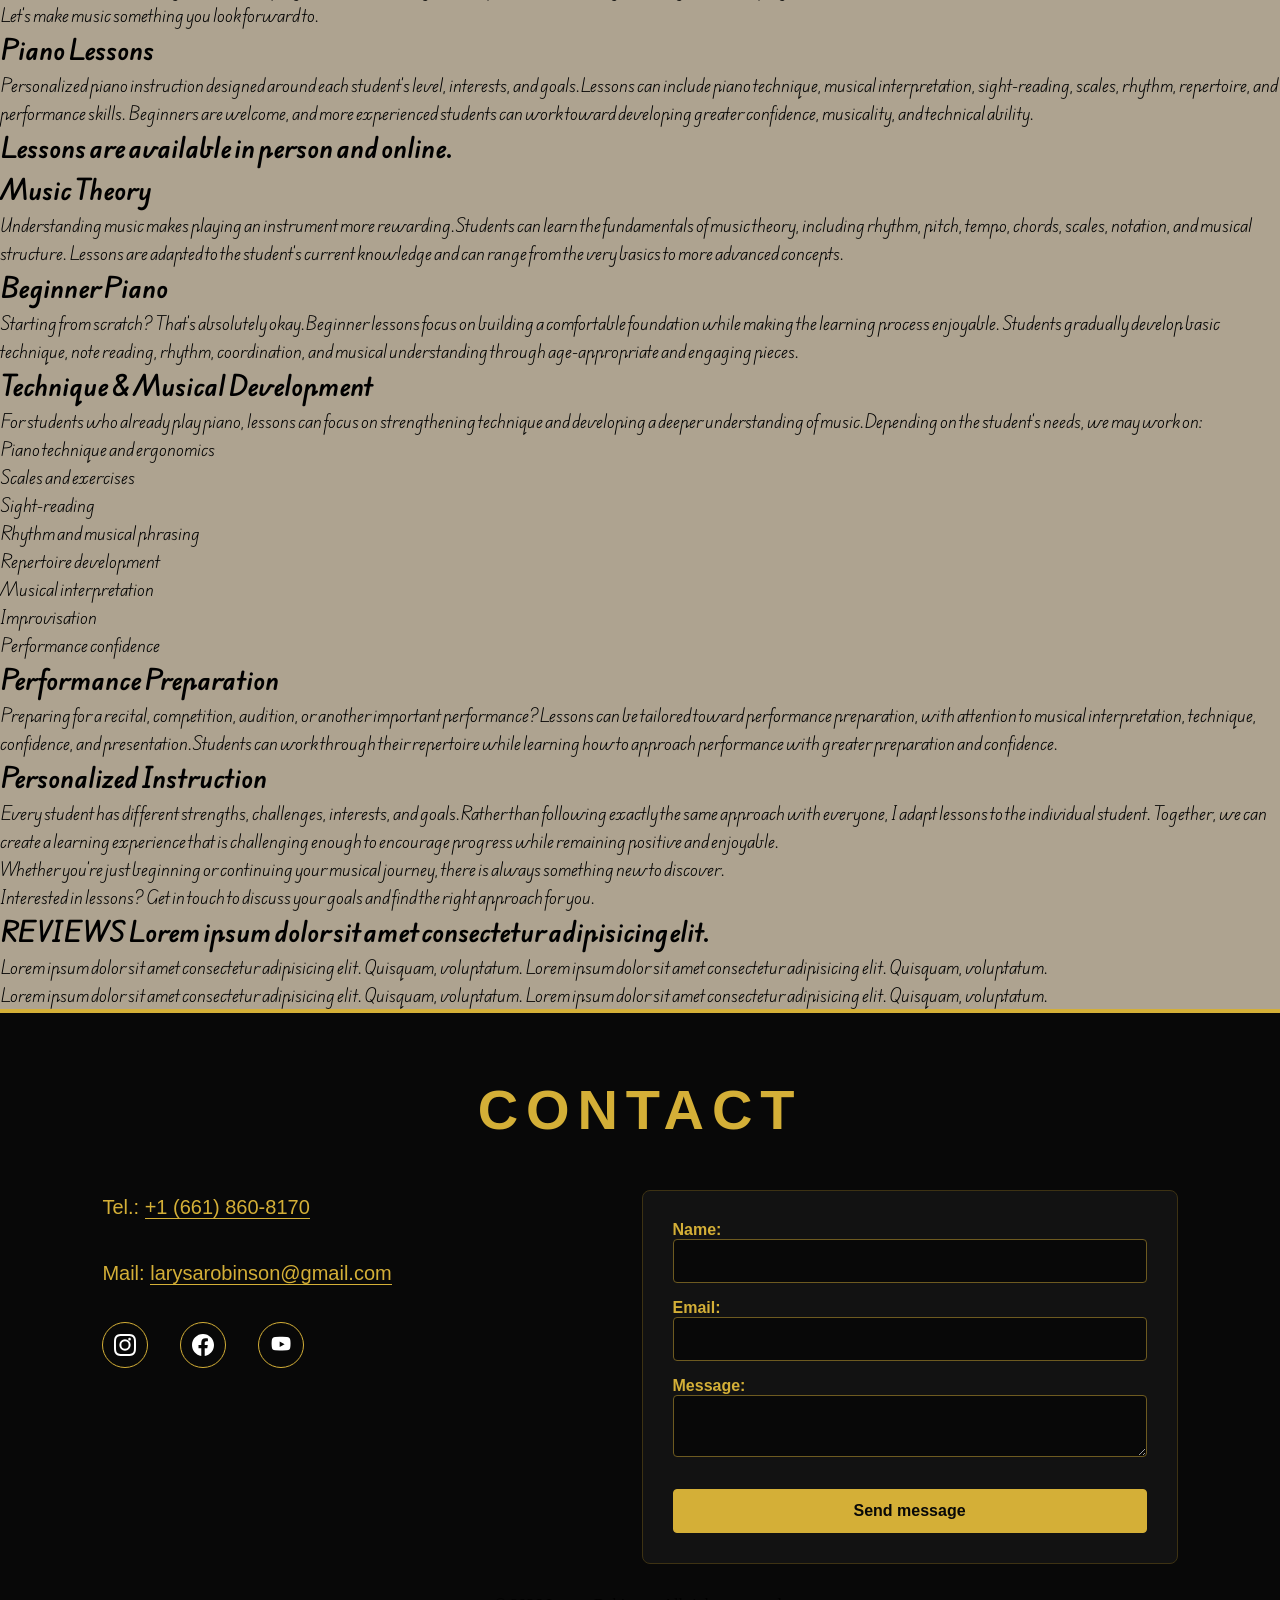
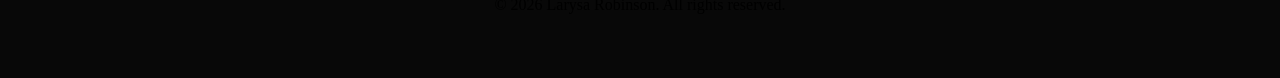
==== commit af380598: "swipe modal slide change implemented" ====
--- a/index.html
+++ b/index.html
@@ -49,7 +49,7 @@
                 <p class="hero_text">Lorem ipsum dolor sit, amet consectetur adipisicing elit. Modi libero atque a officiis quaerat consequatur temporibus, quis corporis dolor animi ea! Magni cupiditate, libero expedita accusantium officia sapiente doloremque excepturi.</p>
                 <p class="hero_text">Lorem ipsum dolor sit amet consectetur adipisicing elit. Asperiores corrupti unde veniam. Perspiciatis sit recusandae nisi maxime cumque quos accusamus id ipsum doloribus perferendis, fuga adipisci sint. Perspiciatis, exercitationem atque?</p>
             </div>
-                <img src="assets/images_mom/top3.webp" width="1400" height="1400" alt="Larysa with autumn leaves" class="hero_image">
+                <img src="assets/images_mom/top3.webp" width="1400" height="1400" alt="Larysa with autumn leaves" class="hero_image" draggable="false">
         </div>
         <div class="slide active">
             <div class="hero_content textUp_animation hero_content_info1">
@@ -57,7 +57,7 @@
                 <p class="hero_text">Lorem ipsum dolor sit, amet consectetur adipisicing elit. Modi libero atque a officiis quaerat consequatur temporibus, quis corporis dolor animi ea! Magni cupiditate, libero expedita accusantium officia sapiente doloremque excepturi.</p>
                 <p class="hero_text">Lorem ipsum dolor sit amet consectetur adipisicing elit. Asperiores corrupti unde veniam. Perspiciatis sit recusandae nisi maxime cumque quos accusamus id ipsum doloribus perferendis, fuga adipisci sint. Perspiciatis, exercitationem atque?</p>
             </div>
-            <img src="assets/images_mom/top7.webp" width="1400" height="1400" alt="Larya in brown coat" class="hero_image hero_image-position">
+            <img src="assets/images_mom/top7.webp" width="1400" height="1400" alt="Larya in brown coat" class="hero_image hero_image-position" draggable="false">
         </div>
         <div class="slide active">
             <div class="hero_content styleText3 textUp_animation hero_content_info1">
@@ -65,7 +65,7 @@
                 <p class="hero_text">Lorem ipsum dolor sit, amet consectetur adipisicing elit. Modi libero atque a officiis quaerat consequatur temporibus, quis corporis dolor animi ea! Magni cupiditate, libero expedita accusantium officia sapiente doloremque excepturi.</p>
                 <p class="hero_text">Lorem ipsum dolor sit amet consectetur adipisicing elit. Asperiores corrupti unde veniam. Perspiciatis sit recusandae nisi maxime cumque quos accusamus id ipsum doloribus perferendis, fuga adipisci sint. Perspiciatis, exercitationem atque?</p>
             </div>
-            <img src="assets/images_mom/top5.webp" width="1400" height="1400" alt="Larysa next to birch " class="hero_image">
+            <img src="assets/images_mom/top5.webp" width="1400" height="1400" alt="Larysa next to birch " class="hero_image" draggable="false">
         </div>
         <button type="button" class="next_button">&#10095;</button>
         <button type="button" class="previous_button">&#10094;</button>
--- a/styles.css
+++ b/styles.css
@@ -148,8 +148,6 @@
     outline: 3px solid var(--focus-color);
     border-radius: 999px;
     padding: 0.2rem;
-
-
 }
 
 .open-nav-button {
@@ -174,7 +172,7 @@
     inset: 0;
     z-index: 3;
     background-color: var(--mobile-nav-background);
-    border: 2px solid red;
+    /* border: 2px solid red; */
 }
 
 .nav_mobile.open {
@@ -356,10 +354,12 @@
     position: absolute;
     top: 50%;
     z-index: 2;
-    color: white;
+    color:var(--modal-close-btn);
     margin: 0 1rem 0;
     padding: 0.5rem;
+    transition: color 0.4s ease;
     transform:scale(2,2);
+    display: none;
 }
 
 .next_button:focus-visible,.previous_button:focus-visible{
@@ -706,21 +706,41 @@
 
 .modal__slide {
     display: none;
-    /* border: 2px solid red; */
+    /* border: 2px solid blue; */
     flex: 1; /*  shorthand for flex: 1 1 0 */
     min-block-size: 0;/*????????????*/
     justify-content: center;
     align-items: center;
     inline-size: 100%;
+    /* ????why kills close button???*/
     /* margin: 0 auto ; */
 
 }
 
 .modal__slide.active{
     display:flex;
-}
+    animation: modalSlideIn 0.7s ease;
+}
+
+@keyframes modalSlideIn {
+    from {
+        opacity: 0;
+        transform: scale(0.95);
+    }
+
+    to {
+        opacity: 1;
+        transform: scale(1);
+    }
+}
+
+
 
 .modal__top-image{
+
+    touch-action: pan-y;
+    user-select: none; /*for swiping behavior */
+
 
     /* inline-size: 100%; */
     max-inline-size: 100%;
@@ -751,24 +771,55 @@
     overflow-x: auto;
     /* overflow-y: hidden; */
     padding: 0.5rem;
-
     /* border: 2px solid blue; */
 }
 
+
+
+
 .modal__list-item {
-    /* width: 10%; */
     flex: 0 0 7rem;
     block-size: 7rem;
-    /* border: 2px solid red; */
-
-}
+    background-color: var(--white);
+    transition: filter 0.3s ease;
+    /* border: 2px solid red; */
+}
+
+
+.modal__list-item.active{
+    filter:opacity(50%);
+
+
+}
+.modal__list-item:focus-visible{
+    filter:opacity(50%);
+    outline: none;
+}
+
+.modal__list-item:hover{
+    filter:opacity(50%);
+
+}
+
+
 .modal__list-image {
     width: 100%;
     height: 100%;
     object-fit: cover;
     object-position: center;
-
-}
+    /* border: 2px solid red; */
+    transition: opacity 0.3s ease;
+    /* cursor: pointer; */
+}
+/* .modal__list-image:hover{
+    opacity: 0.5;
+} */
+
+
+
+
+
+
 
 .modal__nav-buttons-container {
     position: absolute;
@@ -776,7 +827,8 @@
     /* border: 2px solid blue; */
     padding: 0 1rem 0;
     width: 100%;
-    display: flex;
+    /* display: flex; */
+    display: none;
 }
 
 .modal__next-btn,.modal__prev-btn  {
@@ -813,7 +865,8 @@
 
 
         .next_button:hover,.previous_button:hover {
-            background-color: var(--to-top-button-background-color);
+            /* background-color: var(--to-top-button-background-color); */
+            color: var(--white);
             border-radius: 5px;
         }
 
@@ -912,6 +965,10 @@
 
 
 
+
+    .next_button,.previous_button {
+        display: initial;
+    }
 
 
     .slide::before{
@@ -960,6 +1017,10 @@
         /* align-items: flex-start; */
     }
 
+    .modal__nav-buttons-container {
+        display: flex;
+    }
+
 
 
 
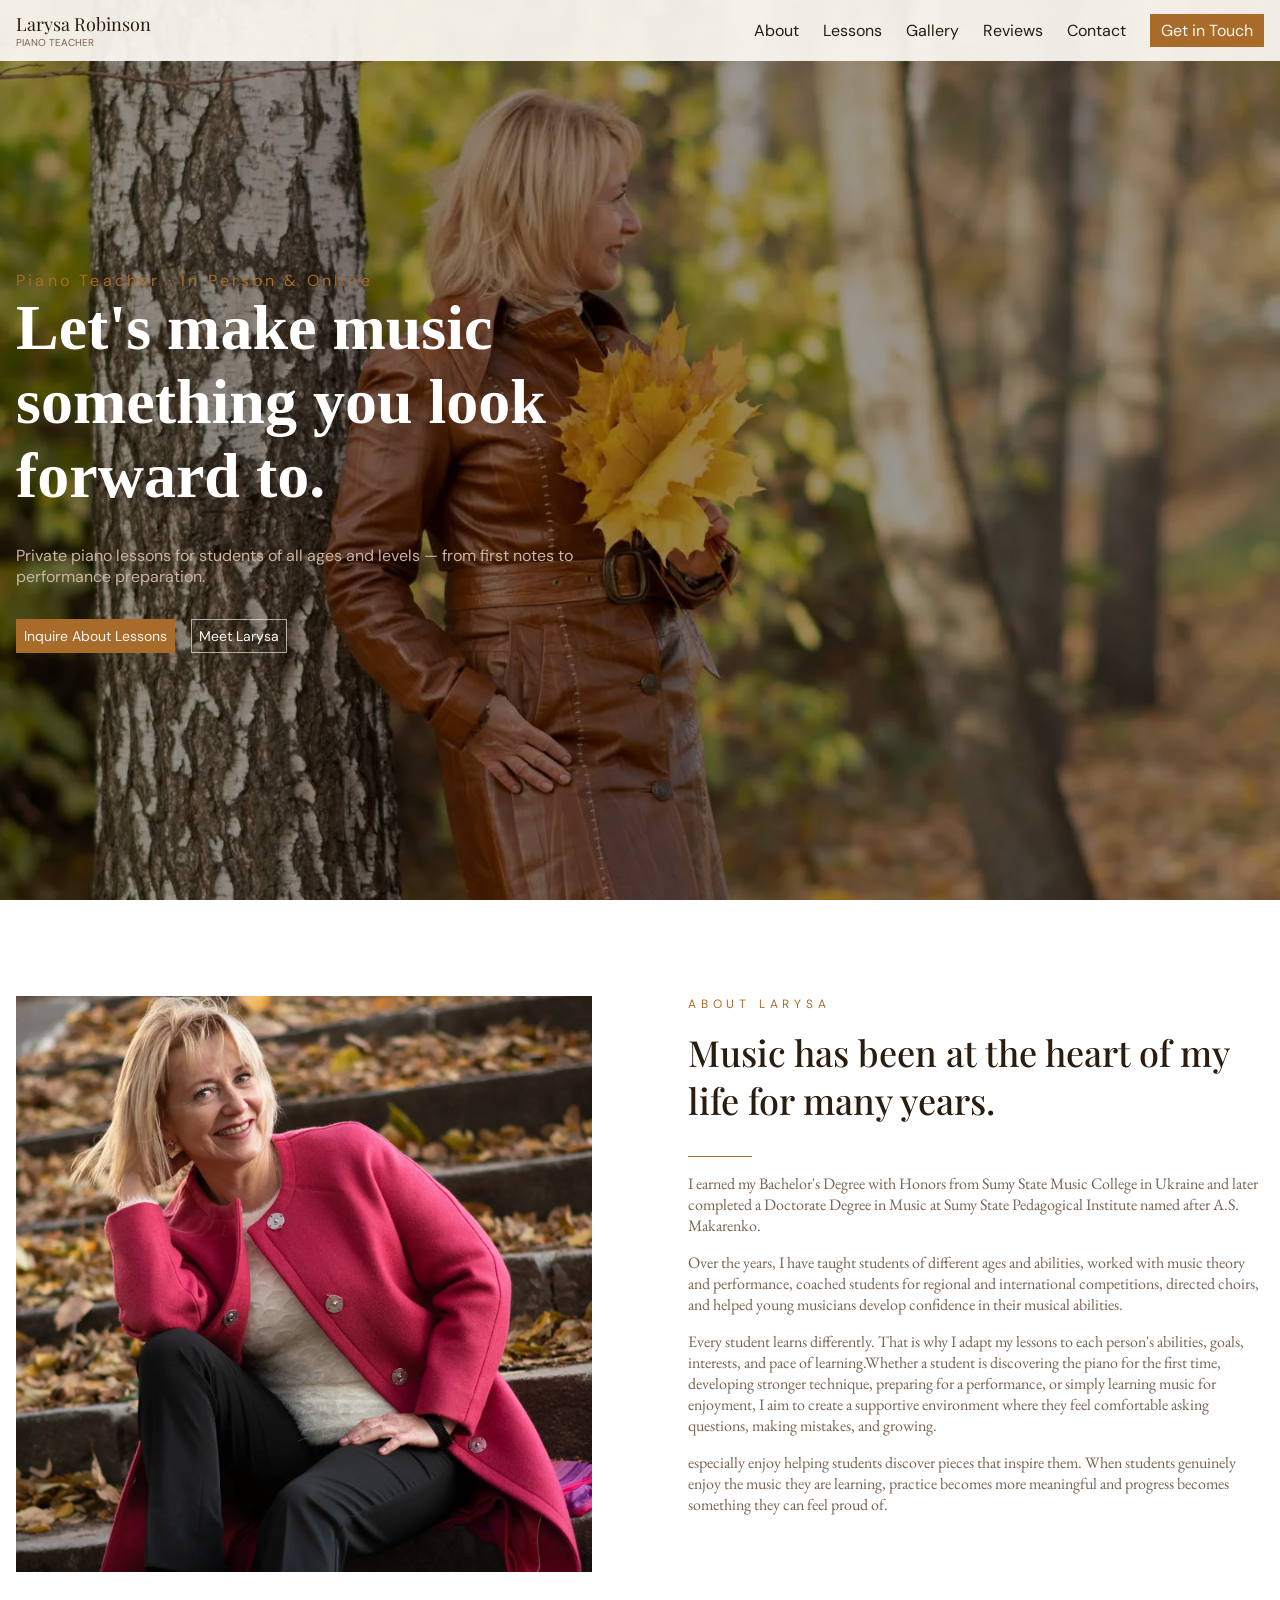
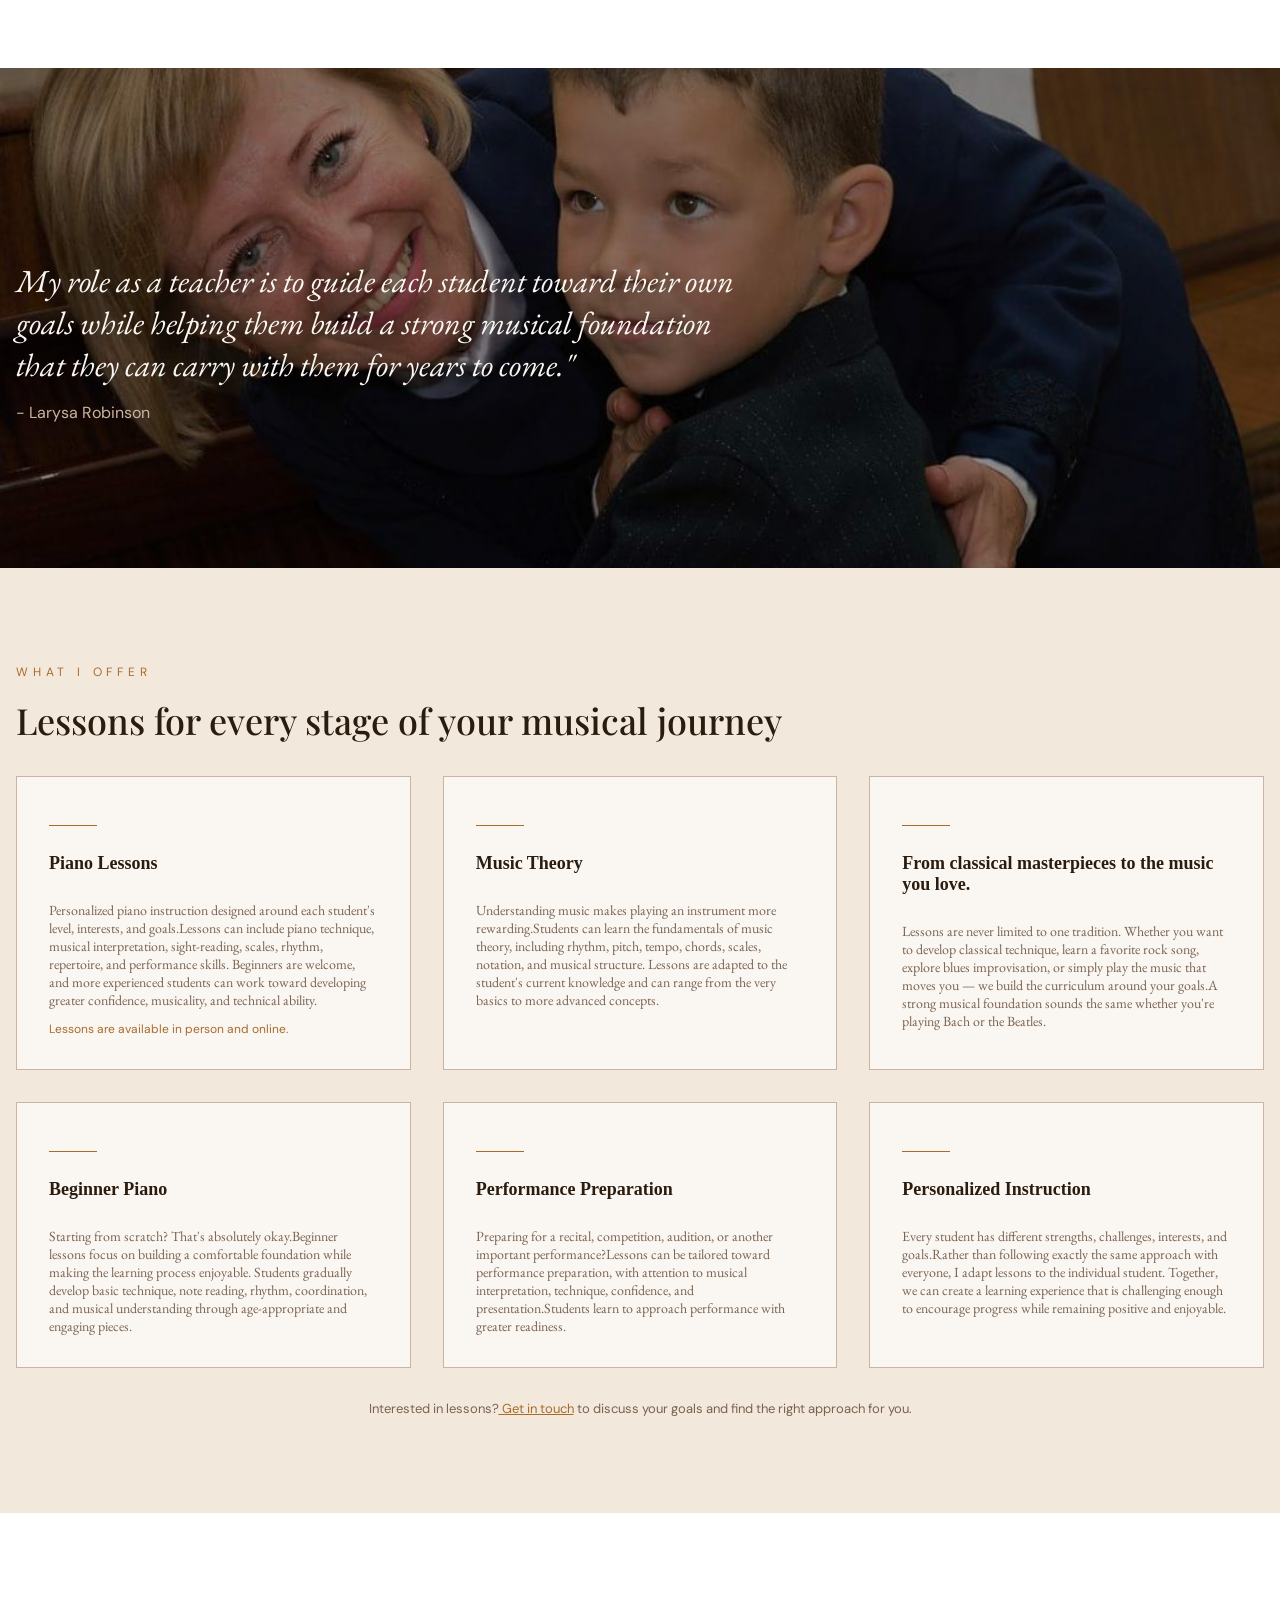
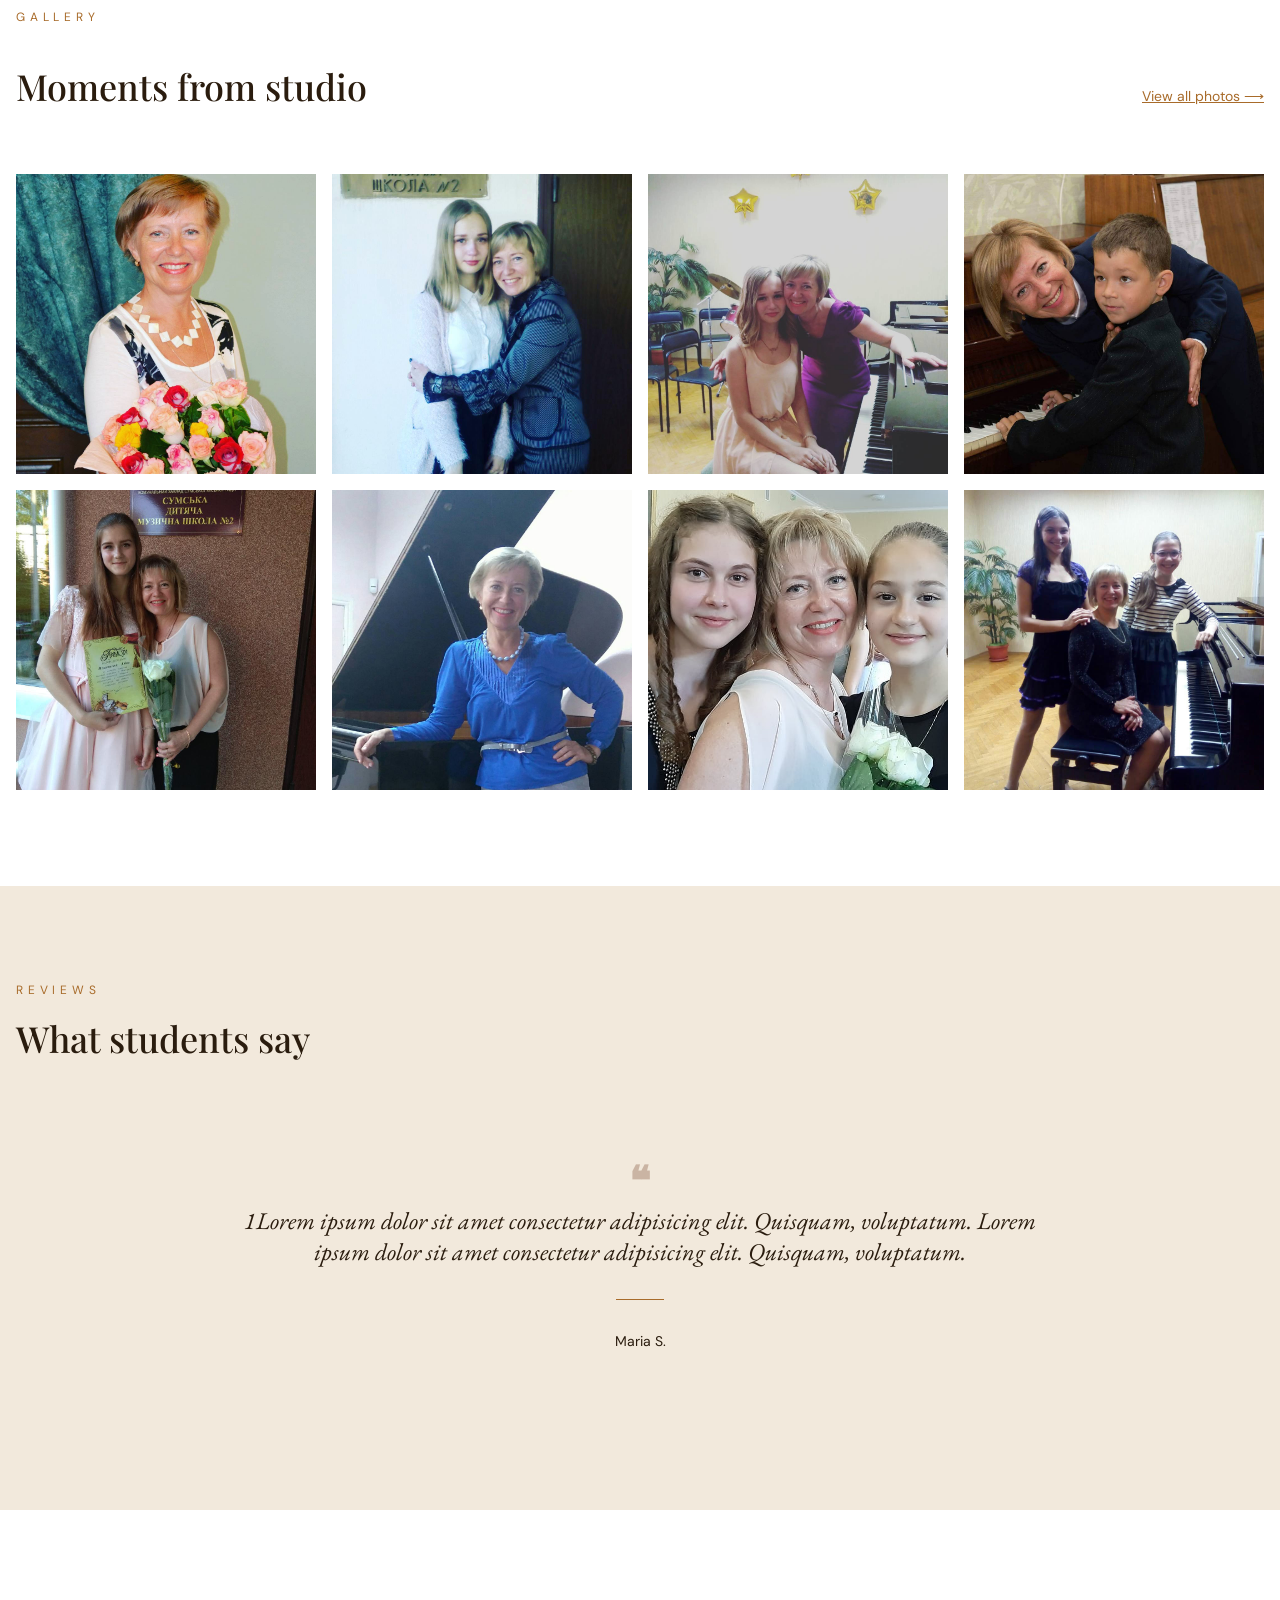
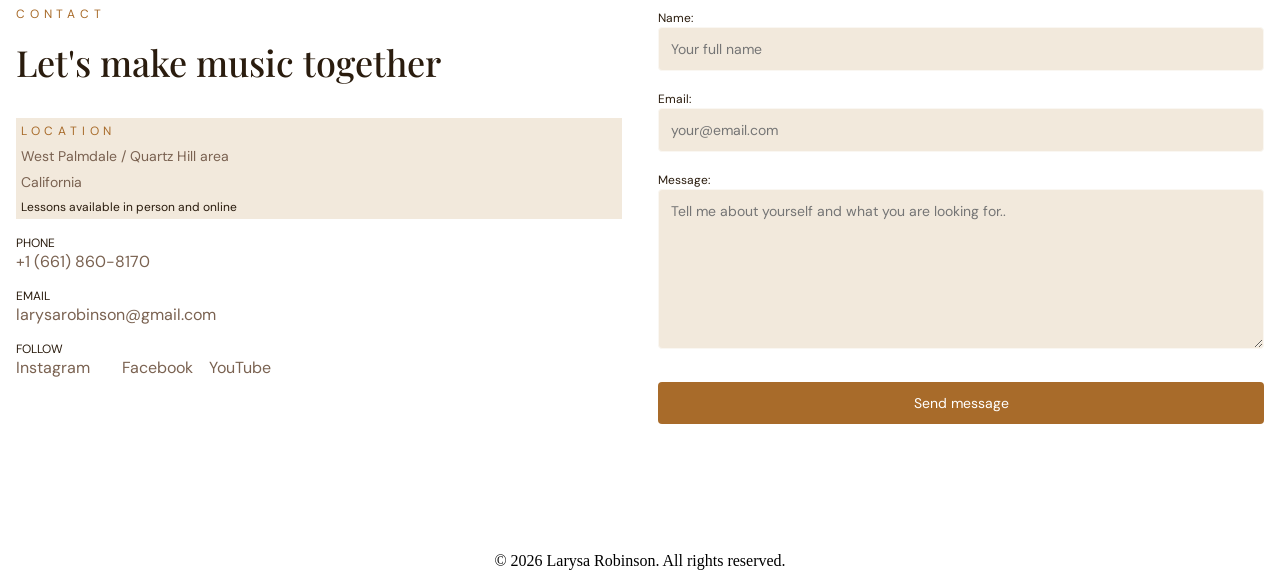
==== commit dfa8f23a: "design redone completely" ====
--- a/index.html
+++ b/index.html
@@ -11,29 +11,34 @@
 </head>
 <body>
     <nav>
-        <div class="top-fixed-bar" aria-label="Primary navigation">
-            <a href="index.html" class="initials">LR</a>
-             <ul class="nav__desktop">
-                <li><a href="index.html" class="nav__desktop__link active">HOME</a></li>
-                <li><a href="#bio" class="nav__desktop__link">ABOUT</a></li>
-                <li><a href="#media-gallery" class="nav__desktop__link">SERVICES/LESSONS</a></li>
-                <li><a href="photo_gallery.html" class="nav__desktop__link">GALLERY</a></li>
-                <li><a href="#reviews" class="nav__desktop__link">TESTIMONIALS</a></li>
-                <li><a href="#contact" class="nav__desktop__link">CONTACT</a></li>
-            </ul>
-            <button type="button" class="open-nav-button" aria-label="Open menu">
-                <div class="open_hamb"></div>
-                <div class="open_hamb"></div>
-                <div class="open_hamb"></div>
-            </button>
+        <div class="container">
+            <div class="top-fixed-bar" aria-label="Primary navigation">
+                <a href="index.html" class="initials">
+                    <span class="initials__name">Larysa Robinson</span>
+                    <span class="initials__occupation">PIANO TEACHER</span>
+                </a>
+                <ul class="nav__desktop">
+                    <li><a href="#about" class="nav__desktop__link">About</a></li> <!--active-->
+                    <li><a href="#lessons" class="nav__desktop__link">Lessons</a></li>
+                    <li><a href="photo_gallery.html" class="nav__desktop__link">Gallery</a></li>
+                    <li><a href="#reviews" class="nav__desktop__link">Reviews</a></li>
+                    <li><a href="#contact" class="nav__desktop__link">Contact</a></li>
+                    <li><a href="" class="nav__get-in-touch">Get in Touch</a></li>
+                </ul>
+                <button type="button" class="open-nav-button" aria-label="Open menu">
+                    <div class="open_hamb"></div>
+                    <div class="open_hamb"></div>
+                    <div class="open_hamb"></div>
+                </button>
+            </div>
         </div>
         <div class="nav_mobile" aria-label="Mobile navigation">
             <ul class="nav__mobile__list">
-                <li><a href="index.html" class="nav__mobile__link active">HOME</a></li>
-                <li><a href="#bio" class="nav__mobile__link">ABOUT</a></li>
-                <li><a href="#media-gallery" class="nav__mobile__link">SERVICES/LESSONS</a></li>
+                <li><a href="index.html" class="nav__mobile__link">HOME</a></li>  <!--active-->
+                <li><a href="#about" class="nav__mobile__link">ABOUT</a></li>
+                <li><a href="#lessons" class="nav__mobile__link">SERVICES/LESSONS</a></li>
                 <li><a href="photo_gallery.html" class="nav__mobile__link">GALLERY</a></li>
-                <li><a href="#reviews" class="nav__mobile__link">TESTIMONIALS</a></li>
+                <li><a href="#reviews" class="nav__mobile__link">REVIEWS</a></li>
                 <li><a href="#contact" class="nav__mobile__link">CONTACT</a></li>
             </ul>
             <button type="button" class="close-nav-btn" aria-label="Close menu">
@@ -42,117 +47,199 @@
             </button>
         </div>
     </nav>
-    <header class="hero_section" id="home">
+    <header class="hero-section" id="home">
         <div class="slide active">
-            <div class="hero_content textUp_animation hero_content_info1">
-                <h2 class="hero_heading">lorem1</h2>
-                <p class="hero_text">Lorem ipsum dolor sit, amet consectetur adipisicing elit. Modi libero atque a officiis quaerat consequatur temporibus, quis corporis dolor animi ea! Magni cupiditate, libero expedita accusantium officia sapiente doloremque excepturi.</p>
-                <p class="hero_text">Lorem ipsum dolor sit amet consectetur adipisicing elit. Asperiores corrupti unde veniam. Perspiciatis sit recusandae nisi maxime cumque quos accusamus id ipsum doloribus perferendis, fuga adipisci sint. Perspiciatis, exercitationem atque?</p>
-            </div>
+            <picture>
+                <source srcset="assets/images_mom/top8.webp" media="(min-width:54rem)">
                 <img src="assets/images_mom/top3.webp" width="1400" height="1400" alt="Larysa with autumn leaves" class="hero_image" draggable="false">
+            </picture>
         </div>
         <div class="slide active">
-            <div class="hero_content textUp_animation hero_content_info1">
-                <h2 class="hero_heading">lorem2</h2>
-                <p class="hero_text">Lorem ipsum dolor sit, amet consectetur adipisicing elit. Modi libero atque a officiis quaerat consequatur temporibus, quis corporis dolor animi ea! Magni cupiditate, libero expedita accusantium officia sapiente doloremque excepturi.</p>
-                <p class="hero_text">Lorem ipsum dolor sit amet consectetur adipisicing elit. Asperiores corrupti unde veniam. Perspiciatis sit recusandae nisi maxime cumque quos accusamus id ipsum doloribus perferendis, fuga adipisci sint. Perspiciatis, exercitationem atque?</p>
-            </div>
-            <img src="assets/images_mom/top7.webp" width="1400" height="1400" alt="Larya in brown coat" class="hero_image hero_image-position" draggable="false">
+            <img src="assets/images_mom/top7.webp" width="1400" height="1400" alt="Larya in brown coat" class="hero_image" draggable="false">
         </div>
         <div class="slide active">
-            <div class="hero_content styleText3 textUp_animation hero_content_info1">
-                <h2 class="hero_heading">lorem3</h2>
-                <p class="hero_text">Lorem ipsum dolor sit, amet consectetur adipisicing elit. Modi libero atque a officiis quaerat consequatur temporibus, quis corporis dolor animi ea! Magni cupiditate, libero expedita accusantium officia sapiente doloremque excepturi.</p>
-                <p class="hero_text">Lorem ipsum dolor sit amet consectetur adipisicing elit. Asperiores corrupti unde veniam. Perspiciatis sit recusandae nisi maxime cumque quos accusamus id ipsum doloribus perferendis, fuga adipisci sint. Perspiciatis, exercitationem atque?</p>
-            </div>
             <img src="assets/images_mom/top5.webp" width="1400" height="1400" alt="Larysa next to birch " class="hero_image" draggable="false">
         </div>
-        <button type="button" class="next_button">&#10095;</button>
-        <button type="button" class="previous_button">&#10094;</button>
+        <div class="hero__content">
+            <p class="hero__uptext">Piano Teacher · In Person & Online</p>
+            <h1 class="hero__main-heading">Let's make music something you look forward to.</h1>
+            <p class="hero__downtext">Private piano lessons for students of all ages and levels — from first notes to performance preparation.</p>
+            <div class="hero__buttons">
+                <a href="#contact" class="hero__buttons__inquire">Inquire About Lessons</a>
+                <a href="#about" class="hero__buttons__meet-Larysa">Meet Larysa</a>
+            </div>
+        </div>
     </header>
-    <main class="main">
-        <section class="about" id="bio" aria-label="About me section">
+    <main class="main-content">
+        <section class="about-section" id="about" aria-label="About me section">
+            <div class="about__image-container">
+                <img src="assets/images_mom/top1.webp" width="1400" height="1400" alt="Lerysa in pink coat" class="about__image">
+            </div>
             <div class="about__content">
-                <h2 class="about__heading">About Larysa</h2>
-                <p class="about__text">Music has been at the heart of my life for many years. As a piano and music teacher, I believe that learning an instrument should be both meaningful and enjoyable. My goal is not simply to teach students how to play the notes, but to help them understand, feel, and express the music they create. I earned my Bachelor's Degree with Honors from Sumy State Music College in Ukraine and later completed a Doctorate Degree in Music at Sumy State Pedagogical Institute named after A.S. Makarenko.Over the years, I have taught students of different ages and abilities, worked with music theory and performance, coached students for regional and international competitions, directed choirs, and helped young musicians develop confidence in their musical abilities.</p>
-                <h2 class="about__heading">A personal approach to every student</h2>
+                <p class="general__uptext">ABOUT LARYSA</p>
+                <h2 class="general__heading"> Music has been at the heart of my life for many years.</h2>
+                <div class="about__line"></div>
+                <p class="about__text">  I earned my Bachelor's Degree with Honors from Sumy State Music College in Ukraine and later completed a Doctorate Degree in Music at Sumy State Pedagogical Institute named after A.S. Makarenko.</p>
+                <p class="about__text"> Over the years, I have taught students of different ages and abilities, worked with music theory and performance, coached students for regional and international competitions, directed choirs, and helped young musicians develop confidence in their musical abilities.</p>
 
-                <p class="about__text">Every student learns differently. That is why I adapt my lessons to each person's abilities, goals, interests, and pace of learning.Whether a student is discovering the piano for the first time, developing stronger technique, preparing for a performance, or simply learning music for enjoyment, I aim to create a supportive environment where they feel comfortable asking questions, making mistakes, and growing.I especially enjoy helping students discover pieces that inspire them. When students genuinely enjoy the music they are learning, practice becomes more meaningful and progress becomes something they can feel proud of.</p>
-                <h2 class="about__heading">More than learning to play</h2>
-                <p class="about__text">Piano lessons can develop much more than musical skills. They can encourage concentration, creativity, discipline, confidence, listening, and self-expression.My role as a teacher is to guide each student toward their own goals while helping them build a strong musical foundation that they can carry with them for years to come.</p>
-                <p class="about__text">Let's make music something you look forward to.</p>
-            </div>
-        </section>
-        <section class="services" id="media-gallery" aria-label="about lesson section">
+                <p class="about__text">Every student learns differently. That is why I adapt my lessons to each person's abilities, goals, interests, and pace of learning.Whether a student is discovering the piano for the first time, developing stronger technique, preparing for a performance, or simply learning music for enjoyment, I aim to create a supportive environment where they feel comfortable asking questions, making mistakes, and growing.</p>
+                <p class="about__text"> especially enjoy helping students discover pieces that inspire them. When students genuinely enjoy the music they are learning, practice becomes more meaningful and progress becomes something they can feel proud of.</p>
+            </div>
+        </section>
+        <section class="role">
+            <img src="assets/images_mom/4.jpg" width="1080" height="1080" alt="Larysa with student" class="role__image">
+            <div class="role__text-container">
+                <p class="role__text">My role as a teacher is to guide each student toward their own goals while helping them build a strong musical foundation that they can carry with them for years to come."</p>
+                <p class="role__name"> - Larysa Robinson</p>
+            </div>
+
+        </section>
+        <section class="services-section" id="lessons" aria-label="services">
             <div class="services__content">
-                <h2 class="services__heading">Piano Lessons</h2>
-                <p class="services__text">Personalized piano instruction designed around each student's level, interests, and goals.Lessons can include piano technique, musical interpretation, sight-reading, scales, rhythm, repertoire, and performance skills. Beginners are welcome, and more experienced students can work toward developing greater confidence, musicality, and technical ability.</p>
-                <h2 class="services__heading">Lessons are available in person and online.</h2>
-                <div class="underline"></div>
-                <h2 class="services__heading">Music Theory</h2>
-                <p class="services__text">Understanding music makes playing an instrument more rewarding.Students can learn the fundamentals of music theory, including rhythm, pitch, tempo, chords, scales, notation, and musical structure. Lessons are adapted to the student's current knowledge and can range from the very basics to more advanced concepts.</p>
-                <h2 class="services__heading">Beginner Piano</h2>
-                 <p class="services__text">Starting from scratch? That's absolutely okay.Beginner lessons focus on building a comfortable foundation while making the learning process enjoyable. Students gradually develop basic technique, note reading, rhythm, coordination, and musical understanding through age-appropriate and engaging pieces.</p>
-                <h2 class="services__heading">Technique & Musical Development</h2>
-                <p class="services__text">For students who already play piano, lessons can focus on strengthening technique and developing a deeper understanding of music.Depending on the student's needs, we may work on:</p>
-                <ul>
-                    <li>Piano technique and ergonomics</li>
-                    <li>Scales and exercises</li>
-                    <li>Sight-reading</li>
-                    <li>Rhythm and musical phrasing</li>
-                    <li>Repertoire development</li>
-                    <li>Musical interpretation</li>
-                    <li>Improvisation</li>
-                    <li>Performance confidence</li>
-                </ul>
-                <h2 class="services__heading">Performance Preparation</h2>
-                <p class="services__text">Preparing for a recital, competition, audition, or another important performance?Lessons can be tailored toward performance preparation, with attention to musical interpretation, technique, confidence, and presentation.Students can work through their repertoire while learning how to approach performance with greater preparation and confidence.</p>
-                <h2 class="services__heading">Personalized Instruction</h2>
-                <p class="services__text">Every student has different strengths, challenges, interests, and goals.Rather than following exactly the same approach with everyone, I adapt lessons to the individual student. Together, we can create a learning experience that is challenging enough to encourage progress while remaining positive and enjoyable.</p>
-                <p class="services__text">Whether you're just beginning or continuing your musical journey, there is always something new to discover.</p>
-                <p class="services__text">Interested in lessons? Get in touch to discuss your goals and find the right approach for you.</p>
-            </div>
-        </section>
-        <section class="testimonials" aria-label="reviews section" id="reviews">
-            <div class="testimonials__content">
-                <h2 class="testimonials__heading">REVIEWS Lorem ipsum dolor sit amet consectetur adipisicing elit.</h2>
-                <p class="testimonials__text">Lorem ipsum dolor sit amet consectetur adipisicing elit. Quisquam, voluptatum. Lorem ipsum dolor sit amet consectetur adipisicing elit. Quisquam, voluptatum.</p>
-                <p class="testimonials__text">Lorem ipsum dolor sit amet consectetur adipisicing elit. Quisquam, voluptatum. Lorem ipsum dolor sit amet consectetur adipisicing elit. Quisquam, voluptatum.</p>
-            </div>
-        </section>
-        <footer class="contact-section" aria-label="contact section" id="contact">
-            <h2 class="contact__heading">CONTACT</h2>
-            <div class="contact__content--flex">
-                <div class="contact__content__flex-item1">
-                    <div class="tel-email">
-                        <p class="tel-number">Tel.: <a href="tel:+16618608170" class="tel-number-link">+1 (661) 860-8170</a></p>
-                        <p class="e-mail">Mail: <a href="mailto:larysarobinson@gmail.com" class="e-mail-link">larysarobinson@gmail.com</a></p>
-                    </div>
-                    <div class="social-links">
-                        <a href="https://www.instagram.com/larisakisilenko?igsh=NTc4MTIwNjQ2YQ%3D%3D"><img src="assets/images/instagram.svg" width="32" height="32" aria-label="Instagram"alt="inst"></a>
-                        <a href="https://www.facebook.com/share/1HHxJAsBbd/?mibextid=wwXIfr"><img src="assets/images/facebook.svg" width="32" height="32" fill="white" aria-label="Facebook" alt="Facebook"></a>
-                        <a href="https://youtube.com/@larysarobinson?si=365PJ92lu2iPZtXP"><img src="assets/images/youtube.svg" width="32" height="32" alt="YouTube" aria-label="YouTube"></a>
-                    </div>
-                </div>
-                <form action="" method="post" class="contact__form">
-                    <div class="form-group">
-                        <label for="name">Name:</label>
-                        <input type="text" id="name" name="name" required><br>
-                    </div>
-                    <div class="form-group">
-                        <label for="email">Email:</label>
-                        <input type="email" id="email" name="email" required><br>
-                    </div>
-                    <div class="form-group">
-                        <label for="message">Message:</label>
-                        <textarea id="message" name="message" required></textarea><br>
-                    </div>
-                    <button type="submit" class="submit-btn">Send message</button>
-                </form>
-            </div>
-            <p class="copyright">© 2026 Larysa Robinson. All rights reserved.</p>
-        </footer>
+                 <p class="general__uptext">WHAT I OFFER</p>
+                <h3 class="general__heading">Lessons for every stage of your musical journey</h3>
+                <div class="services__grid">
+                    <div class="services__grid-item">
+                        <div class="services__grid-line"></div>
+                        <h4 class="services__heading">Piano Lessons</h4>
+                        <p class="services__text">Personalized piano instruction designed around each student's level, interests, and goals.Lessons can include piano technique, musical interpretation, sight-reading, scales, rhythm, repertoire, and performance skills. Beginners are welcome, and more experienced students can work toward developing greater confidence, musicality, and technical ability.</p>
+                        <p class="services__text2">Lessons are available in person and online.</p>
+                    </div>
+                    <div class="services__grid-item">
+                        <div class="services__grid-line"></div>
+                        <h4 class="services__heading">Music Theory</h4>
+                        <p class="services__text">Understanding music makes playing an instrument more rewarding.Students can learn the fundamentals of music theory, including rhythm, pitch, tempo, chords, scales, notation, and musical structure. Lessons are adapted to the student's current knowledge and can range from the very basics to more advanced concepts.</p>
+                    </div>
+                      <div class="services__grid-item">
+                        <div class="services__grid-line"></div>
+                        <h4 class="services__heading">From classical masterpieces to the music you love.</h4>
+                        <p class="services__text">Lessons are never limited to one tradition. Whether you want to develop classical technique, learn a favorite rock song, explore blues improvisation, or simply play the music that moves you — we build the curriculum around your goals.A strong musical foundation sounds the same whether you're playing Bach or the Beatles.</p>
+                    </div>
+                    <div class="services__grid-item">
+                        <div class="services__grid-line"></div>
+                        <h4 class="services__heading">Beginner Piano</h4>
+                        <p class="services__text">Starting from scratch? That's absolutely okay.Beginner lessons focus on building a comfortable foundation while making the learning process enjoyable. Students gradually develop basic technique, note reading, rhythm, coordination, and musical understanding through age-appropriate and engaging pieces.</p>
+                    </div>
+                    <div class="services__grid-item">
+                        <div class="services__grid-line"></div>
+                        <h4 class="services__heading">Performance Preparation</h4>
+                        <p class="services__text">Preparing for a recital, competition, audition, or another important performance?Lessons can be tailored toward performance preparation, with attention to musical interpretation, technique, confidence, and presentation.Students learn to approach performance with greater readiness.</p>
+                    </div>
+                    <div class="services__grid-item">
+                        <div class="services__grid-line"></div>
+                        <h2 class="services__heading">Personalized Instruction</h2>
+                        <p class="services__text">Every student has different strengths, challenges, interests, and goals.Rather than following exactly the same approach with everyone, I adapt lessons to the individual student. Together, we can create a learning experience that is challenging enough to encourage progress while remaining positive and enjoyable.</p>
+                    </div>
+                </div>
+                <p class="services__last-paragraph">Interested in lessons?<a href="#contact"> Get in touch</a> to discuss your goals and find the right approach for you.</p>
+            </div>
+        </section>
+        <section class="main-page__gallery__section">
+            <div class="main-page__gallery__container">
+                <p class="general__uptext">GALLERY</p>
+                <div class="main-page__gallery__heading-container">
+                    <h4 class="general__heading">Moments from studio</h4>
+                    <a href="photo_gallery.html" class="main-page__gallery__heading-link">View all photos ⟶</a>
+                </div>
+                <div class="main-page__gallery">
+                    <a href="photo_gallery.html"><img src="assets/images_mom/1.jpg" width="" height="" alt="" class="main-page__gallery__image"></a>
+                    <a href="photo_gallery.html"><img src="assets/images_mom/2.jpg" width="" height="" alt="" class="main-page__gallery__image"></a>
+                    <a href="photo_gallery.html"><img src="assets/images_mom/3.jpg" width="" height="" alt="" class="main-page__gallery__image"></a>
+                    <a href="photo_gallery.html"><img src="assets/images_mom/4.jpg" width="" height="" alt="" class="main-page__gallery__image"></a>
+                    <a href="photo_gallery.html"><img src="assets/images_mom/5.jpg" width="" height="" alt="" class="main-page__gallery__image"></a>
+                    <a href="photo_gallery.html"><img src="assets/images_mom/6.jpg" width="" height="" alt="" class="main-page__gallery__image"></a>
+                    <a href="photo_gallery.html"><img src="assets/images_mom/7.jpg" width="" height="" alt="" class="main-page__gallery__image"></a>
+                    <a href="photo_gallery.html"><img src="assets/images_mom/8.jpg" width="" height="" alt="" class="main-page__gallery__image"></a>
+                </div>
+            </div>
+        </section>
+        <section class="reviews-section" aria-label="reviews section" id="reviews">
+            <div class="reviews__content">
+                <p class="general__uptext">REVIEWS</p>
+                <h4 class="general__heading">What students say</h4>
+                <div class="reviews__viewport">
+                    <div class="reviews__track">
+                        <article class="review__container">
+                            <div class="riview__frame">
+                                <h5 class="review__quatation-mark">❝</h5>
+                                <p class="review__text">1Lorem ipsum dolor sit amet consectetur adipisicing elit. Quisquam, voluptatum. Lorem ipsum dolor sit amet consectetur adipisicing elit. Quisquam, voluptatum.</p>
+                                <div class="services__grid-line center"></div>
+                                <p class="review__name">Maria S.</p>
+                            </div>
+                        </article>
+                        <article class="review__container">
+                            <div class="riview__frame">
+                                <h5 class="review__quatation-mark">❝</h5>
+                                <p class="review__text">2Lorem ipsum dolor sit amet consectetur adipisicing elit. Quisquam, voluptatum. Lorem ipsum dolor sit amet consectetur adipisicing elit. Quisquam, voluptatum.</p>
+                                <div class="services__grid-line center"></div>
+                                <p class="review__name">Maria S.</p>
+                            </div>
+                        </article>
+                        <article class="review__container">
+                            <div class="riview__frame">
+                                <h5 class="review__quatation-mark">❝</h5>
+                                <p class="review__text">3Lorem ipsum dolor sit amet consectetur adipisicing elit. Quisquam, voluptatum. Lorem ipsum dolor sit amet consectetur adipisicing elit. Quisquam, voluptatum.</p>
+                                <div class="services__grid-line center"></div>
+                                <p class="review__name">Maria S.</p>
+                            </div>
+                        </article>
+                        <article class="review__container">
+                            <div class="riview__frame">
+                                <h5 class="review__quatation-mark">❝</h5>
+                                <p class="review__text">4Lorem ipsum dolor sit amet consectetur adipisicing elit. Quisquam, voluptatum. Lorem ipsum dolor sit amet consectetur adipisicing elit. Quisquam, voluptatum.</p>
+                                <div class="services__grid-line center"></div>
+                                <p class="review__name">Maria S.</p>
+                            </div>
+                        </article>
+                    </div>
+                </div>
+            </div>
+        </section>
+    </main>
+        <section class="contact-section" aria-label="contact section" id="contact">
+            <div class="contact-section__container">
+                <div class="contact__content--flex">
+                    <div class="contact__content__flex-item1">
+                        <p class="general__uptext">CONTACT</p>
+                        <h2 class="general__heading">Let's make music together</h2>
+                        <div class="contact__content__location">
+                            <p class="general__uptext">LOCATION</p>
+                            <p>West Palmdale / Quartz Hill area</p>
+                            <p>California</p>
+                            <p> Lessons available in person and online</p>
+                        </div>
+                        <div>
+                            <p class="contact__heading">PHONE</p>
+                            <a href="tel:+16618608170" class="contact__link">+1 (661) 860-8170</a>
+                            <p class="contact__heading">EMAIL</p>
+                            <a href="mailto:larysarobinson@gmail.com" class="contact__link">larysarobinson@gmail.com</a>
+                            <p class="contact__heading">FOLLOW</p>
+                            <div class="social-links">
+                                <a href="https://www.instagram.com/larisakisilenko?igsh=NTc4MTIwNjQ2YQ%3D%3D"class="contact__link">Instagram<a>
+                                <a href="https://www.facebook.com/share/1HHxJAsBbd/?mibextid=wwXIfr"class="contact__link">Facebook</a>
+                                <a href="https://youtube.com/@larysarobinson?si=365PJ92lu2iPZtXP" class="contact__link">YouTube</a>
+                            </div>
+                        </div>
+                    </div>
+                    <form action="" method="post" class="contact__form">
+                        <div class="form-group">
+                            <label for="name" class="contact__heading">Name:</label>
+                            <input type="text" id="name" name="name" required placeholder="Your full name"><br>
+                        </div>
+                        <div class="form-group">
+                            <label for="email" class="contact__heading">Email:</label>
+                            <input type="email" id="email" name="email" required placeholder="your@email.com"><br>
+                        </div>
+                        <div class="form-group">
+                            <label for="message" class="contact__heading">Message:</label>
+                            <textarea id="message" name="message" required placeholder="Tell me about yourself and what you are looking for.."></textarea><br>
+                        </div>
+                        <button type="submit" class="submit-btn">Send message</button>
+                    </form>
+                </div>
+            </div>
+        </section>
+        <p class="copyright">© 2026 Larysa Robinson. All rights reserved.</p>
          <button id="toTopBtn" type="button" aria-label="Back to top">↑</button>
-    </main>
 </body>
 </html>
--- a/styles.css
+++ b/styles.css
@@ -1,48 +1,260 @@
-/* great-vibes-regular - latin */
-@font-face {
-    font-display: swap;
-    font-family: 'Great Vibes';
-    font-style: normal;
-    font-weight: 400;
-    src: url('assets/fonts/great-vibes-v21-latin-regular.woff2') format('woff2');
-  }
-
-  /* edu-vic-wa-nt-hand-regular - latin */
-@font-face {
-  font-display: swap;
-  font-family: 'Edu VIC WA NT Hand';
+
+/* playfair-display-regular - latin */
+@font-face {
+  font-display: swap; /* Check https://developer.mozilla.org/en-US/docs/Web/CSS/@font-face/font-display for other options. */
+  font-family: 'Playfair Display';
   font-style: normal;
   font-weight: 400;
-  src: url('assets/fonts/edu-vic-wa-nt-hand-v3-latin-regular.woff2') format('woff2');
-}
-
-
-
-/* edu-vic-wa-nt-hand-600 - latin */
-@font-face {
-  font-display: swap;
-  font-family: 'Edu VIC WA NT Hand';
+  src: url('assets/fonts/playfair-display-v40-latin-regular.woff2') format('woff2'); /* Chrome 36+, Opera 23+, Firefox 39+, Safari 12+, iOS 10+ */
+}
+
+/* playfair-display-500 - latin */
+@font-face {
+  font-display: swap; /* Check https://developer.mozilla.org/en-US/docs/Web/CSS/@font-face/font-display for other options. */
+  font-family: 'Playfair Display';
+  font-style: normal;
+  font-weight: 500;
+  src: url('assets/fonts/playfair-display-v40-latin-500.woff2') format('woff2'); /* Chrome 36+, Opera 23+, Firefox 39+, Safari 12+, iOS 10+ */
+}
+
+/* playfair-display-600 - latin */
+@font-face {
+  font-display: swap; /* Check https://developer.mozilla.org/en-US/docs/Web/CSS/@font-face/font-display for other options. */
+  font-family: 'Playfair Display';
   font-style: normal;
   font-weight: 600;
-  src: url('assets/fonts/edu-vic-wa-nt-hand-v3-latin-600.woff2') format('woff2');
-}
+  src: url('assets/fonts/playfair-display-v40-latin-600.woff2') format('woff2'); /* Chrome 36+, Opera 23+, Firefox 39+, Safari 12+, iOS 10+ */
+}
+
+/* playfair-display-700 - latin */
+@font-face {
+  font-display: swap; /* Check https://developer.mozilla.org/en-US/docs/Web/CSS/@font-face/font-display for other options. */
+  font-family: 'Playfair Display';
+  font-style: normal;
+  font-weight: 700;
+  src: url('assets/fonts/playfair-display-v40-latin-700.woff2') format('woff2'); /* Chrome 36+, Opera 23+, Firefox 39+, Safari 12+, iOS 10+ */
+}
+
+/* playfair-display-800 - latin */
+@font-face {
+  font-display: swap; /* Check https://developer.mozilla.org/en-US/docs/Web/CSS/@font-face/font-display for other options. */
+  font-family: 'Playfair Display';
+  font-style: normal;
+  font-weight: 800;
+  src: url('assets/fonts/playfair-display-v40-latin-800.woff2') format('woff2'); /* Chrome 36+, Opera 23+, Firefox 39+, Safari 12+, iOS 10+ */
+}
+
+/* playfair-display-900 - latin */
+@font-face {
+  font-display: swap; /* Check https://developer.mozilla.org/en-US/docs/Web/CSS/@font-face/font-display for other options. */
+  font-family: 'Playfair Display';
+  font-style: normal;
+  font-weight: 900;
+  src: url('assets/fonts/playfair-display-v40-latin-900.woff2') format('woff2'); /* Chrome 36+, Opera 23+, Firefox 39+, Safari 12+, iOS 10+ */
+}
+
+
+/* dm-sans-200 - latin */
+@font-face {
+  font-display: swap; /* Check https://developer.mozilla.org/en-US/docs/Web/CSS/@font-face/font-display for other options. */
+  font-family: 'DM Sans';
+  font-style: normal;
+  font-weight: 200;
+  src: url('assets/fonts/dm-sans-v17-latin-200.woff2') format('woff2'); /* Chrome 36+, Opera 23+, Firefox 39+, Safari 12+, iOS 10+ */
+}
+
+/* dm-sans-300 - latin */
+@font-face {
+  font-display: swap; /* Check https://developer.mozilla.org/en-US/docs/Web/CSS/@font-face/font-display for other options. */
+  font-family: 'DM Sans';
+  font-style: normal;
+  font-weight: 300;
+  src: url('assets/fonts/dm-sans-v17-latin-300.woff2') format('woff2'); /* Chrome 36+, Opera 23+, Firefox 39+, Safari 12+, iOS 10+ */
+}
+
+/* dm-sans-regular - latin */
+@font-face {
+  font-display: swap; /* Check https://developer.mozilla.org/en-US/docs/Web/CSS/@font-face/font-display for other options. */
+  font-family: 'DM Sans';
+  font-style: normal;
+  font-weight: 400;
+  src: url('assets/fonts/dm-sans-v17-latin-regular.woff2') format('woff2'); /* Chrome 36+, Opera 23+, Firefox 39+, Safari 12+, iOS 10+ */
+}
+
+/* dm-sans-500 - latin */
+@font-face {
+  font-display: swap; /* Check https://developer.mozilla.org/en-US/docs/Web/CSS/@font-face/font-display for other options. */
+  font-family: 'DM Sans';
+  font-style: normal;
+  font-weight: 500;
+  src: url('assets/fonts/dm-sans-v17-latin-500.woff2') format('woff2'); /* Chrome 36+, Opera 23+, Firefox 39+, Safari 12+, iOS 10+ */
+}
+
+/* dm-sans-600 - latin */
+@font-face {
+  font-display: swap; /* Check https://developer.mozilla.org/en-US/docs/Web/CSS/@font-face/font-display for other options. */
+  font-family: 'DM Sans';
+  font-style: normal;
+  font-weight: 600;
+  src: url('assets/fonts/dm-sans-v17-latin-600.woff2') format('woff2'); /* Chrome 36+, Opera 23+, Firefox 39+, Safari 12+, iOS 10+ */
+}
+
+/* dm-sans-700 - latin */
+@font-face {
+  font-display: swap; /* Check https://developer.mozilla.org/en-US/docs/Web/CSS/@font-face/font-display for other options. */
+  font-family: 'DM Sans';
+  font-style: normal;
+  font-weight: 700;
+  src: url('assets/fonts/dm-sans-v17-latin-700.woff2') format('woff2'); /* Chrome 36+, Opera 23+, Firefox 39+, Safari 12+, iOS 10+ */
+}
+
+/* dm-sans-800 - latin */
+@font-face {
+  font-display: swap; /* Check https://developer.mozilla.org/en-US/docs/Web/CSS/@font-face/font-display for other options. */
+  font-family: 'DM Sans';
+  font-style: normal;
+  font-weight: 800;
+  src: url('assets/fonts/dm-sans-v17-latin-800.woff2') format('woff2'); /* Chrome 36+, Opera 23+, Firefox 39+, Safari 12+, iOS 10+ */
+}
+
+/* dm-sans-900 - latin */
+@font-face {
+  font-display: swap; /* Check https://developer.mozilla.org/en-US/docs/Web/CSS/@font-face/font-display for other options. */
+  font-family: 'DM Sans';
+  font-style: normal;
+  font-weight: 900;
+  src: url('assets/fonts/dm-sans-v17-latin-900.woff2') format('woff2'); /* Chrome 36+, Opera 23+, Firefox 39+, Safari 12+, iOS 10+ */
+}
+
+/* eb-garamond-regular - latin */
+@font-face {
+  font-display: swap; /* Check https://developer.mozilla.org/en-US/docs/Web/CSS/@font-face/font-display for other options. */
+  font-family: 'EB Garamond';
+  font-style: normal;
+  font-weight: 400;
+  src: url('assets/fonts/eb-garamond-v33-latin-regular.woff2') format('woff2'); /* Chrome 36+, Opera 23+, Firefox 39+, Safari 12+, iOS 10+ */
+}
+
+/* eb-garamond-italic - latin */
+@font-face {
+  font-display: swap; /* Check https://developer.mozilla.org/en-US/docs/Web/CSS/@font-face/font-display for other options. */
+  font-family: 'EB Garamond';
+  font-style: italic;
+  font-weight: 400;
+  src: url('assets/fonts/eb-garamond-v33-latin-italic.woff2') format('woff2'); /* Chrome 36+, Opera 23+, Firefox 39+, Safari 12+, iOS 10+ */
+}
+
+/* eb-garamond-500 - latin */
+@font-face {
+  font-display: swap; /* Check https://developer.mozilla.org/en-US/docs/Web/CSS/@font-face/font-display for other options. */
+  font-family: 'EB Garamond';
+  font-style: normal;
+  font-weight: 500;
+  src: url('assets/fonts/eb-garamond-v33-latin-500.woff2') format('woff2'); /* Chrome 36+, Opera 23+, Firefox 39+, Safari 12+, iOS 10+ */
+}
+
+/* eb-garamond-500italic - latin */
+@font-face {
+  font-display: swap; /* Check https://developer.mozilla.org/en-US/docs/Web/CSS/@font-face/font-display for other options. */
+  font-family: 'EB Garamond';
+  font-style: italic;
+  font-weight: 500;
+  src: url('assets/fonts/eb-garamond-v33-latin-500italic.woff2') format('woff2'); /* Chrome 36+, Opera 23+, Firefox 39+, Safari 12+, iOS 10+ */
+}
+
+/* eb-garamond-600 - latin */
+@font-face {
+  font-display: swap; /* Check https://developer.mozilla.org/en-US/docs/Web/CSS/@font-face/font-display for other options. */
+  font-family: 'EB Garamond';
+  font-style: normal;
+  font-weight: 600;
+  src: url('assets/fonts/eb-garamond-v33-latin-600.woff2') format('woff2'); /* Chrome 36+, Opera 23+, Firefox 39+, Safari 12+, iOS 10+ */
+}
+
+/* eb-garamond-600italic - latin */
+@font-face {
+  font-display: swap; /* Check https://developer.mozilla.org/en-US/docs/Web/CSS/@font-face/font-display for other options. */
+  font-family: 'EB Garamond';
+  font-style: italic;
+  font-weight: 600;
+  src: url('assets/fonts/eb-garamond-v33-latin-600italic.woff2') format('woff2'); /* Chrome 36+, Opera 23+, Firefox 39+, Safari 12+, iOS 10+ */
+}
+
+/* eb-garamond-700 - latin */
+@font-face {
+  font-display: swap; /* Check https://developer.mozilla.org/en-US/docs/Web/CSS/@font-face/font-display for other options. */
+  font-family: 'EB Garamond';
+  font-style: normal;
+  font-weight: 700;
+  src: url('assets/fonts/eb-garamond-v33-latin-700.woff2') format('woff2'); /* Chrome 36+, Opera 23+, Firefox 39+, Safari 12+, iOS 10+ */
+}
+
+/* eb-garamond-700italic - latin */
+@font-face {
+  font-display: swap; /* Check https://developer.mozilla.org/en-US/docs/Web/CSS/@font-face/font-display for other options. */
+  font-family: 'EB Garamond';
+  font-style: italic;
+  font-weight: 700;
+  src: url('assets/fonts/eb-garamond-v33-latin-700italic.woff2') format('woff2'); /* Chrome 36+, Opera 23+, Firefox 39+, Safari 12+, iOS 10+ */
+}
+
+/* eb-garamond-800 - latin */
+@font-face {
+  font-display: swap; /* Check https://developer.mozilla.org/en-US/docs/Web/CSS/@font-face/font-display for other options. */
+  font-family: 'EB Garamond';
+  font-style: normal;
+  font-weight: 800;
+  src: url('assets/fonts/eb-garamond-v33-latin-800.woff2') format('woff2'); /* Chrome 36+, Opera 23+, Firefox 39+, Safari 12+, iOS 10+ */
+}
+
+/* eb-garamond-800italic - latin */
+@font-face {
+  font-display: swap; /* Check https://developer.mozilla.org/en-US/docs/Web/CSS/@font-face/font-display for other options. */
+  font-family: 'EB Garamond';
+  font-style: italic;
+  font-weight: 800;
+  src: url('assets/fonts/eb-garamond-v33-latin-800italic.woff2') format('woff2'); /* Chrome 36+, Opera 23+, Firefox 39+, Safari 12+, iOS 10+ */
+}
+
+
 
 
 
 :root { /*colors*/
 
-
-    --body-background-color: rgb(174, 163, 144);
-    --to-top-button-background-color: rgba(0, 0, 0, 0.5);
+    --text-color-preset-1: rgb(42,28,14);
+    --text-color-preset-2:rgba(122,98,81,100%);
+    --text-color-preset-3:rgba(250,247,242,100%);
+    --text-color-preset-4:rgba(168,107,42,100%);
+    --text-color-preset-5:rgb(108, 72, 32);
+    --text-color-preset-6:rgb(202, 180, 163);
+
+    --about-background-color:rgba(37, 0, 0, 0);
+    --services-background-color:rgba(242, 233, 220, 1);
+
+
+    --top-fixed-bar-background-color: rgba(250,247,242,94%);
+    --mobile-nav-background:rgb(242,233,220);
+    --to-top-button-background-color: rgba(250,247,242,64%);
+    --focus-color:rgb(109, 90, 32);
+    --active-link-color: rgb(164, 81, 33);
+    --white: rgba(255,255,255,100%);
+
+
+
+
+
+
+
+
+
+
+
+    --body-background-color: ;
     --to-top-button-hover-background-color: rgba(0, 0, 0, 0.7);
-    --focus-color:rgb(109, 90, 32);
-    --top-fixed-bar-background-color: rgba(0, 0, 0, 0.5);
-    --mobile-nav-background:rgb(158, 133, 65);
     --link-background-color: rgba(255, 255, 255, 0.18);
     --link-hover-background-color: rgba(255, 255, 255, 0.12);
-    --active-link-color: rgb(164, 81, 33);
-    --white: #FFFFFF;
-    --slide-blur:rgb(181, 136, 53);
+    --slide-blur:rgb(71, 55, 26);
 
     --footer-bg: rgb(8, 8, 8);
     --footer-gold: rgb(212, 175, 55);
@@ -52,9 +264,8 @@
     --input-background-color:rgb(8, 8, 8);
     --input-border-color:rgb(109, 90, 32);
 
-    --about-background-color:pink;
-
-
+
+    --gallery-body-bckgr:rgb(167, 164, 184);
     --modal-bckgr:rgba(0, 0, 0, 0.9);
     --modal-close-btn:rgb(171, 162, 162);
 
@@ -91,26 +302,28 @@
 
 body {
     background-color: var(--body-background-color);
-    font-family: 'Edu VIC WA NT Hand';
+    font-family: 'DM Sans';
     font-style: normal;
     font-weight: 400;
     font-size: 16px;
     /* color: var(--white); */
 }
+
+
 
 #toTopBtn {
     display: none;
     position: fixed;
     bottom: 1.2rem;
     right: 1.2rem;
-    padding: 0.5em 1em;
+    padding: 0.5em 0.2em;
+    border-radius: 7px;
     background-color: var(--to-top-button-background-color);
-    color: var(--white);
-    border: none;
-    font-size: 18px;
-    border-radius: 5px;
+    color: var(--text-color-preset-1);
+    font-size: 1.125rem;
     cursor: pointer;
-    /* z-index: 2; */
+    z-index: 2;
+    transition: background-color 0.3s ease;
 }
 
 #toTopBtn:focus-visible {
@@ -122,46 +335,67 @@
 }
 
 
-.top-fixed-bar {
-    inline-size: 100%;
-    display: flex;
-    justify-content: space-between;
+.container {
+    background-color: var(--top-fixed-bar-background-color);
+    /* border: 2px solid red; */
     position: fixed;
     top: 0;
-    padding: 0.75rem 1rem;
     z-index: 1;
-    background-color: var(--top-fixed-bar-background-color);
-    /* border:2px solid red; */
-}
+    inline-size: 100%;
+}
+
+.top-fixed-bar {
+    max-inline-size: 84rem; /* max-width of html*/
+    inline-size: 100%;
+    margin: 0 auto;
+    display: flex;
+    justify-content:space-between;
+    padding: 0.75rem 1rem; /* plus padding*/
+    /* border:2px solid rgb(8, 0, 255); */
+}
+
 
 .initials {
-    display: flex;
-    justify-content: center;
-    align-items: center;
-    color: var(--white);
-    line-height: 170%;
-    font-family: 'Great Vibes';
-    font-size: 1.7rem;
-    /* border: 2px solid var(--white); */
-}
+    text-decoration: none;
+    /* border: 2px solid red; */
+}
+
+
+
 .initials:focus-visible {
     outline: 3px solid var(--focus-color);
-    border-radius: 999px;
     padding: 0.2rem;
 }
 
+
+.initials__name {
+    display: block;
+    color: var(--text-color-preset-1);
+    font-size: 1.125rem;
+    font-family:'Playfair Display';
+    /* font-weight: ; */
+}
+
+.initials__occupation {
+    display: block;
+    color: var(--text-color-preset-2);
+    font-size: 0.625rem;
+    /* font-weight: ; */
+
+}
+
+
 .open-nav-button {
-    /* border: 2px solid rgb(211, 14, 14); */
+    /* border: 2px solid rgb(14, 20, 211); */
     padding: 0.5rem;
     display: grid;
     gap: 0.35rem;
-    background: transparent;
 }
 
 .open_hamb {
-    background-color: var(--white);
+    background-color: var(--text-color-preset-1);
     block-size: 3px;
-    inline-size: 25px;
+    inline-size: 1.5rem;
 }
 
 
@@ -173,10 +407,14 @@
     z-index: 3;
     background-color: var(--mobile-nav-background);
     /* border: 2px solid red; */
+
 }
 
 .nav_mobile.open {
     transform: translateX(0);
+}
+
+.nav_mobile.gallery-bckgr {
 }
 
 .nav__mobile__list {
@@ -194,30 +432,32 @@
 
 
 .nav__mobile__link {
+    text-align: center;
   text-decoration: none;
-  color: var(--white);
+  color: var(--text-color-preset-1);
   display: block; /* makes the link fill the entire list item */
   padding: 0.7rem 1.1rem;
-  border-radius: 999px;
+  border-radius: 10px;
   transition: background-color 0.2s ease, transform 0.2s ease, border 0.2s ease;
   letter-spacing: 0.3em;
   /* border: 1px solid red; */
 }
 
 .nav__mobile__link.active {
-border: 2px solid var(--white);
+border: 2px solid var(--text-color-preset-1);
 transform: scale(1.1, 1.1);
-background-color: var(--link-background-color);
+/* background-color: var(--text-2); */
 }
 
 
 .nav__mobile__link:focus-visible {
-  outline: 2px solid var(--focus-color);
+  outline: 2px solid var(--text-color-preset-1);
 }
 
 .nav__mobile__link:active {
   color: var(--active-link-color);
 }
+
 
 .close-nav-btn {
     position: absolute;
@@ -230,14 +470,13 @@
     cursor: pointer;
     display: grid;
     place-items: center;
-    /* border: 1px solid red; */
 }
 
 .cls_hamb {
     position: absolute;
     inline-size: 35px;
     block-size: 3px;
-    background-color: var(--white);
+    background-color: var(--text-color-preset-1);
     border-radius: 999px;
 }
 
@@ -256,21 +495,42 @@
 
 
 
-.hero_section {
+
+
+
+
+
+
+
+
+.hero-section {
     position: relative;
+    /* clip-path: polygon(
+        0 0,
+        100% 0,
+        100% 96%,
+        0 100%
+    ); */
     /* border: 2px solid blue; */
 }
 
 .slide {
-    block-size: 115dvh;
+    block-size: 100dvh;
     position: relative;
     display: none;
     animation-name: fade_in;
     animation-duration: 1s;
     animation-timing-function: ease-in-out;
-    background-color: var(--slide-blur);
     overflow: hidden;
     /* border: 2px solid red; */
+}
+
+/* hero image overlay */
+.slide::before {
+  content: "";
+  position: absolute;
+  inset: 0;
+  background: rgb(0 0 0 / 40%);
 }
 
 
@@ -289,39 +549,22 @@
     }
 }
 
-.hero_content {
-    font-weight: 600;
-    inline-size:100%;
-    padding: 2rem;
-    /* border: 2px solid red; */
-    position: absolute;
-    bottom:0;
-    color: var(--white);
-    text-align: center;
-    opacity: 0;
-    margin-bottom: 7em;
-}
-
-.hero_content_info1{
-
-}
-
-.textUp_animation{
+
+
+/* .textUp_animation{
     animation-name: textUp;
     animation-duration: 1s;
     animation-delay: 0.7s;
     animation-fill-mode: forwards;
-}
+} */
 
 .active {
     display: block;
 }
 
-.hidden {
-    display: none;
-}
-
-@keyframes textUp {
+
+
+/* @keyframes textUp {
     from {
         opacity: 0;
         transform: translateY(100px);}
@@ -329,83 +572,454 @@
         opacity: 1;
         transform: translateY(0);}
 }
-
-
-
-.styleText3 {
-}
-
-.hero_text {
-
-}
+ */
+
+
+
 
 .hero_image {
     inline-size: 100%;
     block-size: 100%;
     object-fit: cover;
-    object-position: 50% 0;
+    object-position: 50% 20%;
     opacity: 1;
     margin-left: auto;
     /* border: 2px solid red; */
 }
 
-.next_button,.previous_button {
-    /* border: 2px solid red; */
+
+
+.hero__content {
+    /* border: 2px solid red; */
+    padding: 0 1rem;
     position: absolute;
-    top: 50%;
-    z-index: 2;
-    color:var(--modal-close-btn);
-    margin: 0 1rem 0;
-    padding: 0.5rem;
-    transition: color 0.4s ease;
-    transform:scale(2,2);
-    display: none;
-}
-
-.next_button:focus-visible,.previous_button:focus-visible{
-    outline: 1px solid var(--focus-color);
-    border-radius: 5px;
-}
-
-.next_button{
+    top: 40%;
+    left: 0;
     right: 0;
 }
 
-
-.main {
+.hero__uptext{
+    color: var(--text-color-preset-4);
+    letter-spacing: 0.2rem;
+    inline-size: 80%;
+    /* border: 2px solid red; */
+}
+
+.hero__main-heading{
+    font-size:clamp(2rem, 5vw, 5rem);
+    font-family: 'Playfair Display';
+    color: var(--white);
+    /* border: 2px solid red; */
+}
+
+.hero__downtext{
+    color: var(--text-color-preset-6);
+    inline-size: 80%;
+    margin: 2rem 0;
+    /* border: 2px solid red; */
+}
+
+.hero__buttons{
+    display: flex;
+    flex-wrap: wrap;
+    gap: 1rem;
+    /* border: 2px solid red; */
+}
+
+.hero__buttons__inquire{
+    /* border: 2px solid red; */
+    background-color: var(--text-color-preset-4);
+    color: var(--text-color-preset-3);
+    padding: 0.5rem ;
+    font-size: 0.875rem;
+    text-decoration: none;
+    transition: background-color 0.3s ease;
+}
+
+
+.hero__buttons__inquire:focus-visible{
+    outline: 2px solid var(--white);
+
+}
+
+
+.hero__buttons__meet-Larysa{
+    /* border: 2px solid red; */
+    font-size: 0.875rem;
+    padding: 0.45rem;
+    border: 1px solid var(--to-top-button-background-color);
+    color: var(--text-color-preset-3);
+    text-decoration: none;
+    transition: border 0.3s ease;
+}
+
+
+
+
+
+
+
+.main-content {
     /* inline-size: 95%; */
     /* margin: 0 auto; */
-}
-
-
-
-
-
-
-
-
-
-
-
-
-.about {
-    position: relative;
-    /* margin-top: 3rem; */
-    padding-top: 10rem;
-    /* background-color: var(--about-background-color); */
-}
-
-
+    /* border: 2px solid red; */
+}
+
+
+
+
+
+
+
+
+
+
+
+
+.about-section {
+    /* border: 2px solid red; */
+    display: flex;
+    flex-direction: column;
+    background-color: var(--about-background-color);
+    max-inline-size: 84rem;
+    padding: 6rem 1rem;
+    margin: 0 auto;
+    gap: 2rem;
+}
+
+
+.about__image-container{
+/* border: 2px solid blue; */
+}
+
+.about__image{
+    inline-size: 100%;
+    block-size: 100%;
+    object-fit: contain;
+
+}
 
     .about__content {
-        /* margin-top: 10rem; */
-    }
-
-    .about__heading {
-    }
-
+        /* border: 2px solid green; */
+    }
+
+    .general__uptext{
+        font-size: 0.75rem;
+        color: var(--text-color-preset-4);
+        letter-spacing: 0.3rem;
+
+    }
+    .general__heading {
+        color: var(--text-color-preset-1);
+        font-size: clamp(1.875rem,5vw,2.25rem);
+        font-family: 'Playfair Display';
+        font-weight: 500;
+        margin: 1rem 0 2rem;
+    }
+
+    .about__line{
+        background-color: var(--text-color-preset-4);
+        inline-size: 4rem;
+        block-size: 0.09rem;
+    }
     .about__text {
-    }
+        margin: 1rem 0;
+        color: var(--text-color-preset-2);
+        font-family: 'EB Garamond';
+
+        /* border: 2px solid red; */
+    }
+
+
+
+
+    .role {
+        block-size: 500px;
+        position: relative;
+        /* max-block-size: 500px; */
+        /* border: 2px solid blue; */
+    }
+
+
+
+    .role__image{
+        inline-size: 100%;
+        block-size: 100%;
+        object-fit: cover;
+        object-position: 50% 40%;
+    }
+
+    .role::before {
+    content: "";
+    position: absolute;
+    inset: 0;
+    background: rgb(0 0 0 / 40%);
+    }
+
+    .role__text-container{
+        max-inline-size: 84rem;
+        padding: 6rem 1rem;
+        margin: 0 auto;
+        position: absolute;
+        inset: 0;
+        /* border: 2px solid red; */
+    }
+
+    .role__text {
+        color: var(--text-color-preset-3);
+        font-size:clamp(1.3rem, 4vw, 2rem);
+        font-family: 'EB Garamond';
+        font-style: italic;
+        /* border: 2px solid red; */
+        margin-top: 12rem;
+    }
+
+    .role__name{
+        margin-top: 1rem;
+        color: var(--text-color-preset-6);
+    }
+
+
+
+
+
+
+
+
+
+    .services-section {
+        /* border: 2px solid red; */
+        background-color: var(--services-background-color);
+    }
+
+    .services__content{
+        max-inline-size: 84rem;
+        padding: 6rem 1rem;
+        margin: 0 auto;
+    }
+
+    .services__offer{
+        color: var(--text-color-preset-4);
+        font-size: 0.75rem;
+        letter-spacing: 0.3rem;
+    }
+
+
+    .services-section__main-heading{
+        color: var(--text-color-preset-1);
+        font-family: 'Playfair Display';
+        font-weight: 500;
+        margin-bottom: 1.5rem;
+    }
+
+    .services__grid{
+        /* border: 2px solid red; */
+        display: grid;
+        gap: 2rem;
+    }
+    .services__grid-line{
+        background-color: var(--text-color-preset-4);
+        inline-size: 3rem;
+        block-size: 1px;
+        margin: 1rem 0;
+        /* margin: 0 auto; */
+        /* border: 2px solid red; */
+    }
+
+
+    .services__grid-item{
+        background-color: var(--text-color-preset-3);
+        padding: 2rem;
+        border: 1px solid var(--text-color-preset-6);
+        /* border: 2px solid blue; */
+    }
+
+    .services__heading{
+        margin: 1rem 0;
+        font-size: 1.125rem;
+        color: var(--text-color-preset-1);
+        font-family: 'Playfair Display';
+
+
+        /* border: 2px solid green; */
+    }
+
+
+    .services__text{
+        color: var(--text-color-preset-2);
+        font-family: 'EB Garamond';
+        font-size: 0.875rem;
+
+        /* border: 2px solid navy; */
+    }
+
+    .services__text2{
+        color: var(--text-color-preset-4);
+        font-size: 0.75rem;
+        margin-top: 0.7rem;
+    }
+
+
+    .services__last-paragraph{
+        /* border: 2px solid red; */
+        text-align: center;
+        margin-top: 2rem;
+        font-size: 0.813rem;
+        color: var(--text-color-preset-2);
+    }
+
+    .services__last-paragraph a {
+        font-size: 0.813rem;
+        color: var(--text-color-preset-4);
+    }
+
+
+    .main-page__gallery__section{
+        background-color: var(--about-background-color);
+        /* border: 2px solid red; */
+    }
+
+    .main-page__gallery__container{
+        max-inline-size: 84rem;
+        padding: 6rem 1rem;
+        margin: 0 auto;
+        /* border: 2px solid red; */
+    }
+
+
+    .main-page__gallery__uptext{
+        color: var(--text-color-preset-4);
+        font-size: 0.75rem;
+        letter-spacing: 0.2rem;
+    }
+
+
+    .main-page__gallery__heading-container{
+        display: flex;
+        flex-wrap: wrap;
+        justify-content: space-between;
+        gap: 0.5rem;
+        /* border: 2px solid red; */
+        align-items: baseline;
+        margin: 1.3rem 0 2rem;
+
+    }
+
+    .main-page__gallery__heading{
+        font-family: 'Playfair Display';
+        font-size: clamp(1.875rem,5vw,2.25rem);
+        color: var(--text-color-preset-1);
+        font-weight: 400;
+    }
+
+
+    .main-page__gallery__heading-link{
+        color: var(--text-color-preset-4);
+        font-size: 0.875rem;
+    }
+
+    .main-page__gallery{
+        display: grid;
+        gap: 1rem;
+        grid-template-columns: 1fr 1fr;
+    }
+
+    .main-page__gallery a{
+        transition: transform 0.3s ease;
+    }
+
+
+
+
+    .main-page__gallery a:focus-visible{
+        outline: 1px solid var(--focus-color);
+        transform: scale(1.05);
+    }
+
+    .main-page__gallery__image{
+        inline-size: 100%;
+        block-size: 100%;
+        object-fit: cover;
+        object-position: center;
+        transition: transform 0.3s ease;
+    }
+
+
+
+
+
+
+
+
+
+    .reviews-section{
+        background-color: var(--services-background-color);
+        /* border: 2px solid yellowgreen; */
+    }
+
+    .reviews__content{
+        max-inline-size: 84rem;
+        padding: 6rem 1rem;
+        margin: 0 auto;
+        /* border: 2px solid black; */
+    }
+
+    .reviews__viewport{
+        overflow: hidden;
+        /* border: 5px solid red; */
+
+    }
+
+    .reviews__track{
+        display: flex;
+        transition: transform 2.5s ease;
+        /* border: 2px solid blue; */
+
+    }
+
+    .review__container{
+        /* border: 2px solid hotpink; */
+        flex: 0 0 100%;
+        padding: clamp(1rem,5vw,5rem);
+    }
+
+    .riview__frame{
+
+        /* border: 2px solid blue; */
+        max-inline-size:52rem;
+        margin:  0 auto;
+
+    }
+    .review__quatation-mark{
+        font-size: 2.5rem;
+        font-size: clamp(1.5rem, 5vw,2.5rem);
+
+        font-family: 'Playfair Display';
+        color: var(--text-color-preset-6);
+        text-align: center;
+    }
+
+    .review__text{
+        font-family: 'EB Garamond';
+        font-style: italic;
+        font-size: clamp(0.4rem, 5vw,1.5rem);
+        /* border: 2px solid red; */
+        text-align: center;
+        color: var(--text-color-preset-1);
+    }
+
+    .center{
+        margin: 2rem auto;
+    }
+
+    .review__name{
+        text-align: center;
+        font-size: 0.875rem;
+        color: var(--text-color-preset-1);
+    }
+
+
+
 
 
 
@@ -439,30 +1053,30 @@
 
 
 
+
+
+
+
 .contact-section {
-  background-color: var(--footer-bg);
-  border-top: 4px solid var(--footer-gold);
-  padding: 4rem 8%;
-  font-family: Arial, Helvetica, sans-serif;
-}
-
-
-.contact__heading {
-  color: var(--footer-heading);
-  font-size: clamp(2rem, 5vw, 3.5rem);
-  letter-spacing: 0.14em;
-  margin: 0 0 3rem;
-  /* border: 1px solid rgb(94, 255, 0); */
-
+    background-color: var(--about-background-color);
+    /* border: 2px solid red; */
+}
+
+.contact-section__container{
+    max-inline-size: 84rem;
+    padding: 6rem 1rem;
+    margin: 0 auto;
 }
 
 
 .contact__content--flex {
+  /* max-width: 90%; */
+  /* width: ; */
   display: flex;
   flex-direction: column;
   /* justify-content: space-between; */
   /* align-items:flex-start; */
-  gap: 3.75rem;
+  gap: 1.75rem;
   /* border: 2px solid red; */
 }
 
@@ -473,75 +1087,58 @@
   /* border: 2px solid blueviolet; */
 }
 
-
-
-
-.tel-email {
-  color: var(--footer-gold);
-  display: flex;
-  flex-direction: column;
-  gap: 2rem;
-  font-size: 1.25rem;
-  font-weight: 500;
-  line-height: 1.7;
-  /* border: 2px solid blue; */
-}
-
-
-.e-mail-link:link,
-.tel-number-link:link,
-.e-mail-link:visited,
-.tel-number-link:visited {
-  text-decoration: none;
-  color: var(--footer-gold);
-  border-bottom: 1px solid var(--footer-gold);
-  transition: color 0.25s ease, border-bottom-color 0.25s ease;
-}
-
-
-.e-mail-link:focus-visible,
-.tel-number-link:focus-visible {
-    outline: 1px solid var(--footer-gold);
-}
-
-.e-mail-link:active,
-.tel-number-link:active {
-    color: var(--active-link-color);
-}
-
-
-.social-links {
-  display: flex;
-  gap: 1rem;
-  margin: 2rem 0;
-  /* border: 2px solid red; */
-}
-
-.social-links a:link,
-.social-links a:visited {
-    inline-size: 46px;
-    block-size: 46px;
-  display: grid;
-  place-items: center;
-  border: 1px solid var(--footer-gold);
-  border-radius: 50%;
-  margin-right: 1rem;
-  transition: background-color 0.25s ease, transform 0.25s ease;
-}
-
-
-.social-links a:focus-visible,
-.social-links a:focus {
-    outline: 2px solid var(--footer-gold);
-}
-
-.social-links img {
-    inline-size: 22px;
-    block-size: 22px;
-  filter: brightness(0) invert(1);
-  transition: filter 0.25s ease;
-}
-
+.contact__content__location{
+    padding: 0.3rem;
+    background-color: var(--services-background-color);
+    margin-bottom: 1rem;
+}
+
+.contact__content__location > :nth-child(2),
+.contact__content__location > :nth-child(3){
+    /* border: 2px solid red; */
+     margin: 0.5rem 0 0.5rem;
+    font-size: 0.875rem;
+    color: var(--text-color-preset-2);
+}
+
+.contact__content__location > :nth-child(4){
+    font-size: 0.75rem;
+    color: var(--text-color-preset-1);
+}
+
+
+
+
+
+
+
+
+
+.contact__heading{
+    font-size: 0.75rem;
+    color:var(--text-color-preset-1);
+    /* border: 2px solid red; */
+}
+
+
+.contact__link{
+color: var(--text-color-preset-2);
+text-decoration: none;
+display: block;
+/* border: 2px solid red; */
+margin-bottom: 1rem;
+transition: color 0.3s ease;
+}
+
+.contact__link:focus-visible{
+    outline: 1px solid var(--text-color-preset-1);
+}
+
+
+.social-links{
+    display: flex;
+    gap: 1rem;
+}
 
 
 
@@ -549,28 +1146,26 @@
 .contact__form {
   display: grid;
   gap: 1rem;
-  background-color: var(--form-background);
-  border: 1px solid var(--form-border);
+  /* border: 1px solid var(--form-border); */
   border-radius: 0.5rem;
-  padding: 1.875rem;
-}
-
-.contact__form label {
-  color: var(--footer-gold);
-  font-weight: 700;
-}
+}
+
+
 
 .contact__form input,
 .contact__form textarea {
-    inline-size: 100%;
-  background-color: var(--input-background-color);
-  color: var(--white);
-  border: 1px solid var(--input-border-color);
+  inline-size: 100%;
+  background-color: var(--services-background-color);
+  color: var(--text-color-preset-2);
   border-radius: 4px;
+  font-size: 0.875rem;
   padding: 0.75rem;
-}
-
-
+  border: 1px solid var(--text-color-preset-3);
+}
+
+.contact__form textarea{
+    min-block-size: 10rem ;
+}
 
 .contact__form input:focus,
 .contact__form textarea:focus {
@@ -581,19 +1176,20 @@
 
 
 .submit-btn {
-  background: var(--footer-gold);
-  color: var(--footer-bg);
-  border: 1px solid var(--footer-gold);
+  background-color: var(--text-color-preset-4);
+  color:var(--white);
+  /* border: 1px solid var(--footer-gold); */
   border-radius: 4px;
+  font-size: 0.875rem;
   cursor: pointer;
-  font-weight: 700;
   margin-top: 0.75rem;
   padding: 0.75rem 1.1rem;
   transition: background-color 0.25s ease, color 0.25s ease;
 }
 
+
 .submit-btn:focus-visible {
-    outline: 2px solid var(--active-link);
+    outline: 2px solid var(--text-color-preset-1);
 }
 
 
@@ -607,26 +1203,27 @@
 
 
 
-
-
-
-
 .gallery__body {
-    background-color: rgb(167, 164, 184);
-    /* color: ; */
-}
-.gallery__main-heading {
-    /* border: 1px solid red; */
-    inline-size: fit-content;
-    margin: 10rem auto 5rem;
-}
+    background-color: var(--about-background-color);
+}
+
+
+
+.gallery__container{
+    margin-top: 10rem;
+    max-inline-size: 84rem;
+    padding: 6rem 1rem;
+    margin: 0 auto;
+}
+
 
 
 .gallery {
     display: grid;
-    gap: 3rem;
-    max-inline-size: 90%;
-    margin: 0 auto;
+    grid-template-columns: 1fr 1fr;
+    gap: 2rem;
+    max-inline-size: 100%;
+    margin: 2rem auto 4rem;
     /* border: 2px solid blue; */
 }
 
@@ -645,6 +1242,12 @@
     transition: transform 250ms ease, box-shadow 250ms ease, opacity 0.4s ease;
 }
 
+.gallery__img-btn.touched {
+    opacity: 0.5;
+    transform: translateY(-4px);
+    box-shadow: 0 12px 28px rgba(0, 0, 0, 0.2);
+}
+
 
 
 .gallery__img-btn:focus-visible{
@@ -665,6 +1268,7 @@
 }
 
 #modal__window {
+    /* touch-action: none; */
     display: none;
     position: fixed;
     inset: 0;
@@ -706,6 +1310,7 @@
 
 .modal__slide {
     display: none;
+    touch-action: none;
     /* border: 2px solid blue; */
     flex: 1; /*  shorthand for flex: 1 1 0 */
     min-block-size: 0;/*????????????*/
@@ -856,38 +1461,75 @@
 }
 
 
+
+
+.videos{
+    background-color: var(--services-background-color);
+}
+
+.videos__container{
+    margin-top: 10rem;
+    max-inline-size: 84rem;
+    padding: 6rem 1rem;
+    margin: 0 auto;
+}
+
+
+.video__grid{
+    display: grid;
+    grid-template-columns: 1fr;
+    gap: 2rem;
+    /* border: 2px solid blue; */
+}
+
+ .video__grid-card{
+    /* border: 2px solid red; */
+ }
+
+ .iframe__container{
+    aspect-ratio: 16 / 9;
+ }
+ iframe{
+    display: block;
+    inline-size: 100%;
+    block-size: 100%;
+ }
+
+ .performer-name{
+    margin-top: 1rem;
+    font-size: 0.875rem;
+    color: var(--text-color-preset-1);
+    font-family: 'EB Garamond';
+    font-style: italic;
+ }
+
+ .video__text{
+    margin-top: 2rem;
+    color: var(--text-color-preset-2);
+    font-size: 0.875rem;
+}
+ .video__text a{
+    text-decoration: none;
+    color: var(--text-color-preset-4);
+ }
+
+
  @media screen and (hover: hover) and (pointer: fine) {
 
 
         #toTopBtn:hover {
-            background-color: var(--to-top-button-hover-background-color);
+            background-color: var(--text-color-preset-2);
         }
 
 
-        .next_button:hover,.previous_button:hover {
-            /* background-color: var(--to-top-button-background-color); */
-            color: var(--white);
-            border-radius: 5px;
+        .contact__link:hover{
+            color: var(--text-color-preset-1);
         }
 
-        .e-mail-link:hover,
-        .tel-number-link:hover {
-        color: var(--white);
-        border-bottom-color: var(--white);
-        }
-
-        .social-links a:hover img {
-        filter: brightness(0);
-        }
-
-        .social-links a:hover {
-        background-color: var(--footer-gold);
-        transform: translateY(-4px);
-        }
+
 
         .submit-btn:hover {
-        background-color: transparent;
-        color: var(--footer-gold);
+        background-color: var(--text-color-preset-5);
         }
 
         #modal__close-btn:hover {
@@ -902,9 +1544,56 @@
         opacity: 0.5;
         transform: translateY(-4px);
         box-shadow: 0 12px 28px rgba(0, 0, 0, 0.2);
-}
-    }
-
+        }
+
+        .nav__desktop__link:hover {
+            transform: scale(1.1, 1.1);
+            color: var(--text-color-preset-2);
+        }
+        .nav__get-in-touch:hover{
+            background-color: var(--text-color-preset-5);
+            /* color: var(--text-color-preset-2); */
+        }
+
+        .hero__buttons__meet-Larysa:hover{
+        border: 1px solid var(--text-color-preset-3);
+        }
+
+        .hero__buttons__inquire:hover{
+        background-color: var(--text-color-preset-5);
+        }
+
+        .main-page__gallery a:hover{
+            transform: scale(1.03);
+        }
+
+        .video__text a:hover{
+        color: var(--text-color-preset-2);
+        }
+
+
+    }
+
+
+    @media screen and (min-width: 32rem) { /*512px*/
+
+        .services__grid{
+            grid-template-columns: 1fr 1fr;
+        }
+
+        .main-page__gallery{
+            grid-template-columns: 1fr 1fr 1fr;
+        }
+
+        .gallery{
+        grid-template-columns: 1fr 1fr 1fr;
+    }
+
+    .video__grid{
+    grid-template-columns: 1fr 1fr;
+    }
+
+    }
 
 @media screen and (min-width: 54rem) { /* 864px */
     .open-nav-button {
@@ -917,94 +1606,127 @@
     }
 
     .top-fixed-bar {
-        /* justify-content:space-around; */
-        padding: 0.75rem 2rem;
-    }
+    }
+
+
 
     .nav__desktop {
-        inline-size: 100%;
         display: flex;
-        justify-content:space-around;
-        margin: 0 1.2rem;
         align-items:center;
-        gap: 1rem;
+        gap: 1.5rem;
         list-style: none;
-        /* border: 2px solid rgb(0, 255, 68); */
+        /* border: 2px solid rgb(4, 228, 0); */
     }
 
     .nav__desktop__link {
-        color: var(--white);
+        color: var(--text-color-preset-1);
         text-decoration: none;
         display: block;
-        padding: 0.7rem 1.1rem;
         text-align: center;
-        border-radius: 999px;
         transition: background-color 0.2s ease, transform 0.2s ease, border 0.2s ease, color 0.2s ease;
-        /* border: 2px solid white; */
+        /* border: 2px solid red; */
     }
 
 
     .nav__desktop__link.active {
-        border: 2px solid var(--white);
-        border-radius: 999px;
         transform: scale(1.1, 1.1);
-        background-color: var(--link-background-color);
+        color: var(--text-color-preset-2);
     }
 
     .nav__desktop__link:focus-visible {
         outline: 2px solid var(--active-link-color);
     }
 
-    .nav__desktop__link:hover {
-            border-radius: 999px;
-            background-color: var(--link-background-color);
-        }
+
     .nav__desktop__link:active {
         color: var(--active-link-color);
     }
 
 
-
-
-    .next_button,.previous_button {
-        display: initial;
-    }
-
-
-    .slide::before{
-        content: "";
-        position: absolute;
-        top: -3%;
-        /* bottom: -8%; */
-        left: -10%;
-        width: 45%;
-        /* inset: 0 0 auto 0; */
-        height:105%;
-        /* height: auto; */
-
-        background-color:var(--slide-blur);
-        filter: blur(20px);
-    }
+    .nav__get-in-touch {
+        /* border: 2px solid red; */
+        padding: 0.4rem 0.7rem;
+        text-decoration: none;
+        background-color: var(--text-color-preset-4);
+        color: var(--text-color-preset-3);
+        transition: background-color 0.3s ease, color 0.3s ease;
+    }
+
+    .nav__get-in-touch:focus-visible{
+        outline: 2px solid var(--active-link-color);
+    }
+
+
+    .hero__content{
+        max-inline-size: 84rem;
+        top: 30%;
+        margin: 0 auto;
+        /* border: 2px solid red; */
+    }
+
+    .hero__main-heading{
+        /* border: 2px solid red; */
+        width: 50%;
+    }
+
+    .hero__downtext {
+        width: 50%;
+    }
+
 
 
     .hero_image {
-
-        inline-size: 80%;
-    }
-
-    .hero_content_info1{
-        inline-size: 30%;
-        left: 7%;
-        bottom: 10%;
-        font-size: 20px;
-        margin-bottom: 5rem;
+        object-position: 50% 10%;
+    }
+
+
+    .about-section{
+        gap: 6rem;
+        flex-direction: row;
+        align-items: stretch;
+    }
+
+
+    .about__image-container{
+        flex: 1;
+        /* width: 100%; */
         /* border: 2px solid red; */
-
-    }
-
-
-
-
+    }
+
+    .about__image {
+        /* display: block; */
+        /* inline-size: 100%; */
+        /* block-size: auto; */
+    }
+
+    .about__content{
+    flex: 1;
+        /* width: 100%; */
+    }
+
+
+
+
+    .role__text{
+        inline-size: 60%;
+        margin-top: 6rem;
+        /* border: 2px solid red; */
+
+    }
+
+
+    .services__grid{
+        grid-template-columns: 1fr 1fr 1fr;
+    }
+
+    .services__heading{
+        margin: 1.7rem 0;
+    }
+
+
+    .main-page__gallery{
+        grid-template-columns: 1fr 1fr 1fr 1fr;
+    }
 
 
     .modal__top-image{
@@ -1020,6 +1742,9 @@
     .modal__nav-buttons-container {
         display: flex;
     }
+
+
+
 
 
 
@@ -1033,12 +1758,13 @@
         gap: 2.25rem;
     }
 
-    .contact__heading {
-      text-align: center;
-    }
 
     .gallery{
-        grid-template-columns: 1fr 1fr;
-    }
-}
-
+        grid-template-columns: 1fr 1fr 1fr 1fr;
+    }
+
+     .video__grid{
+    grid-template-columns: 1fr 1fr 1fr ;
+    }
+}
+
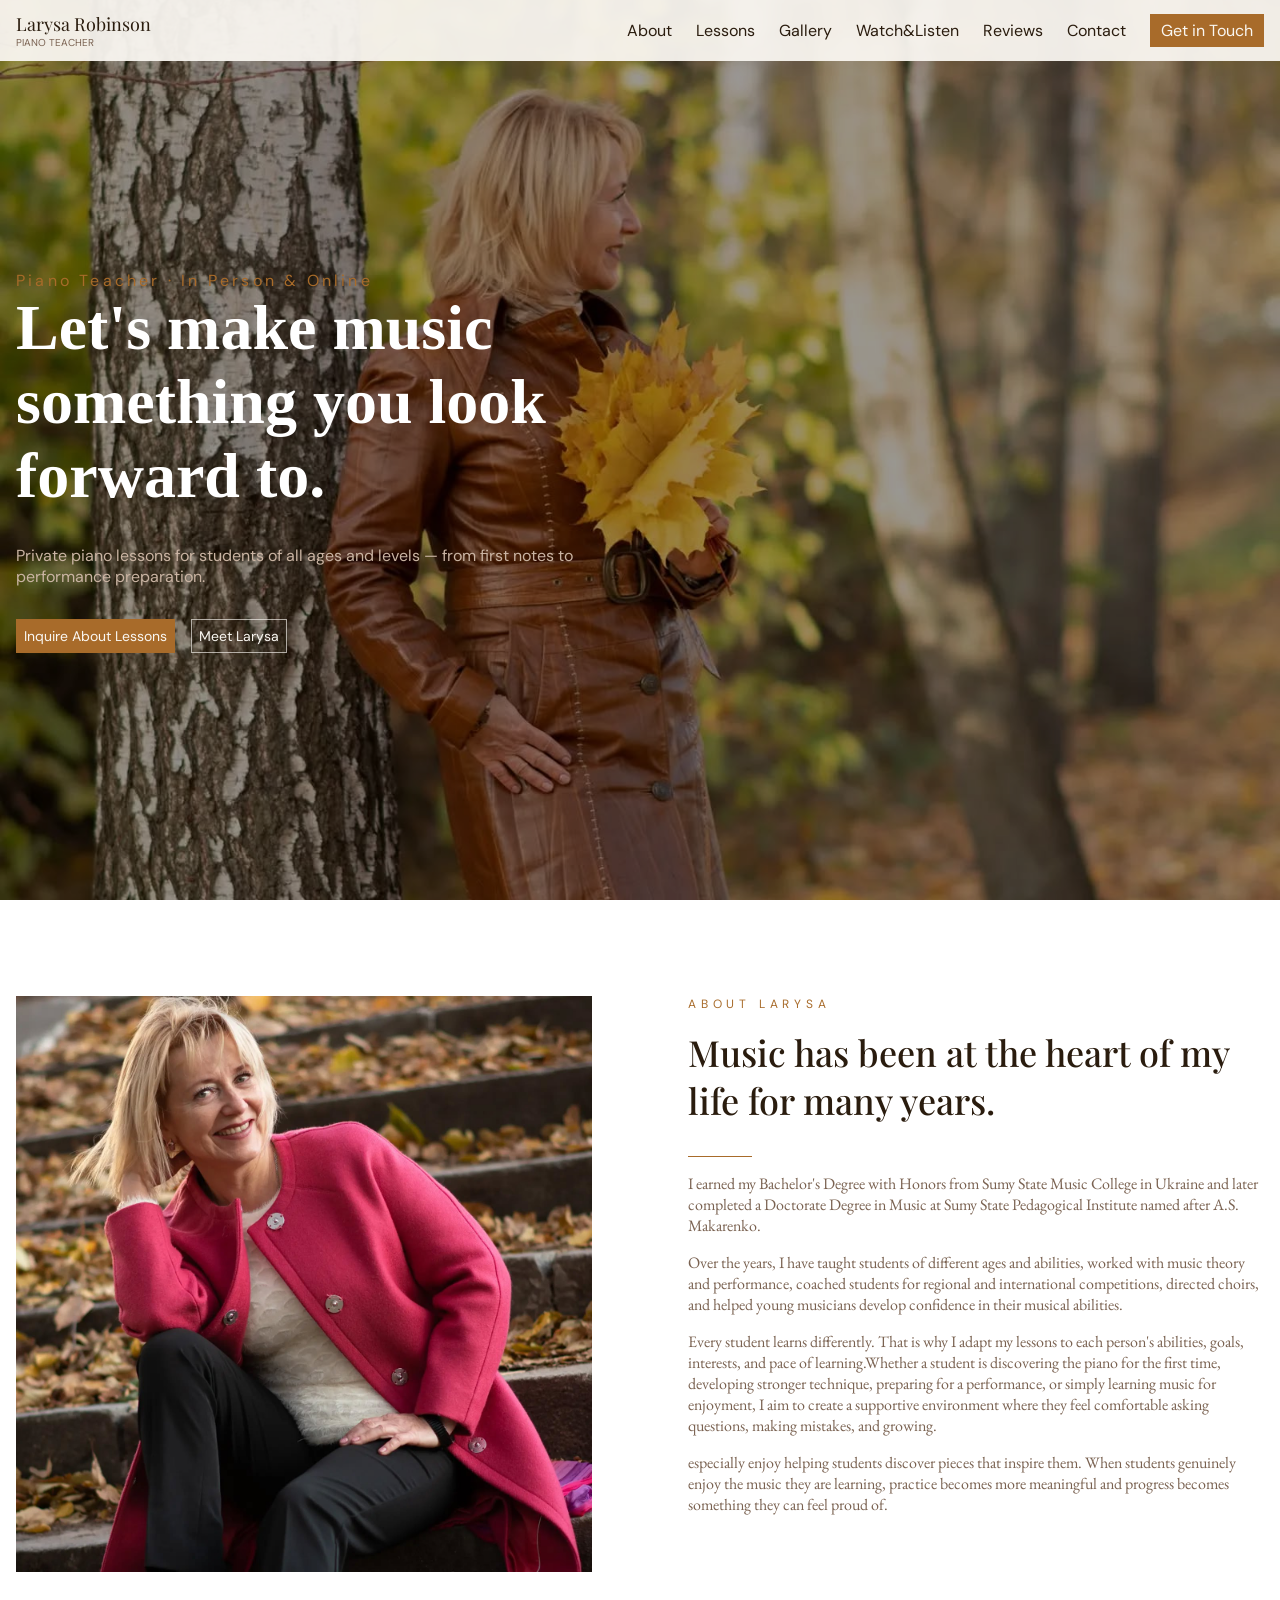
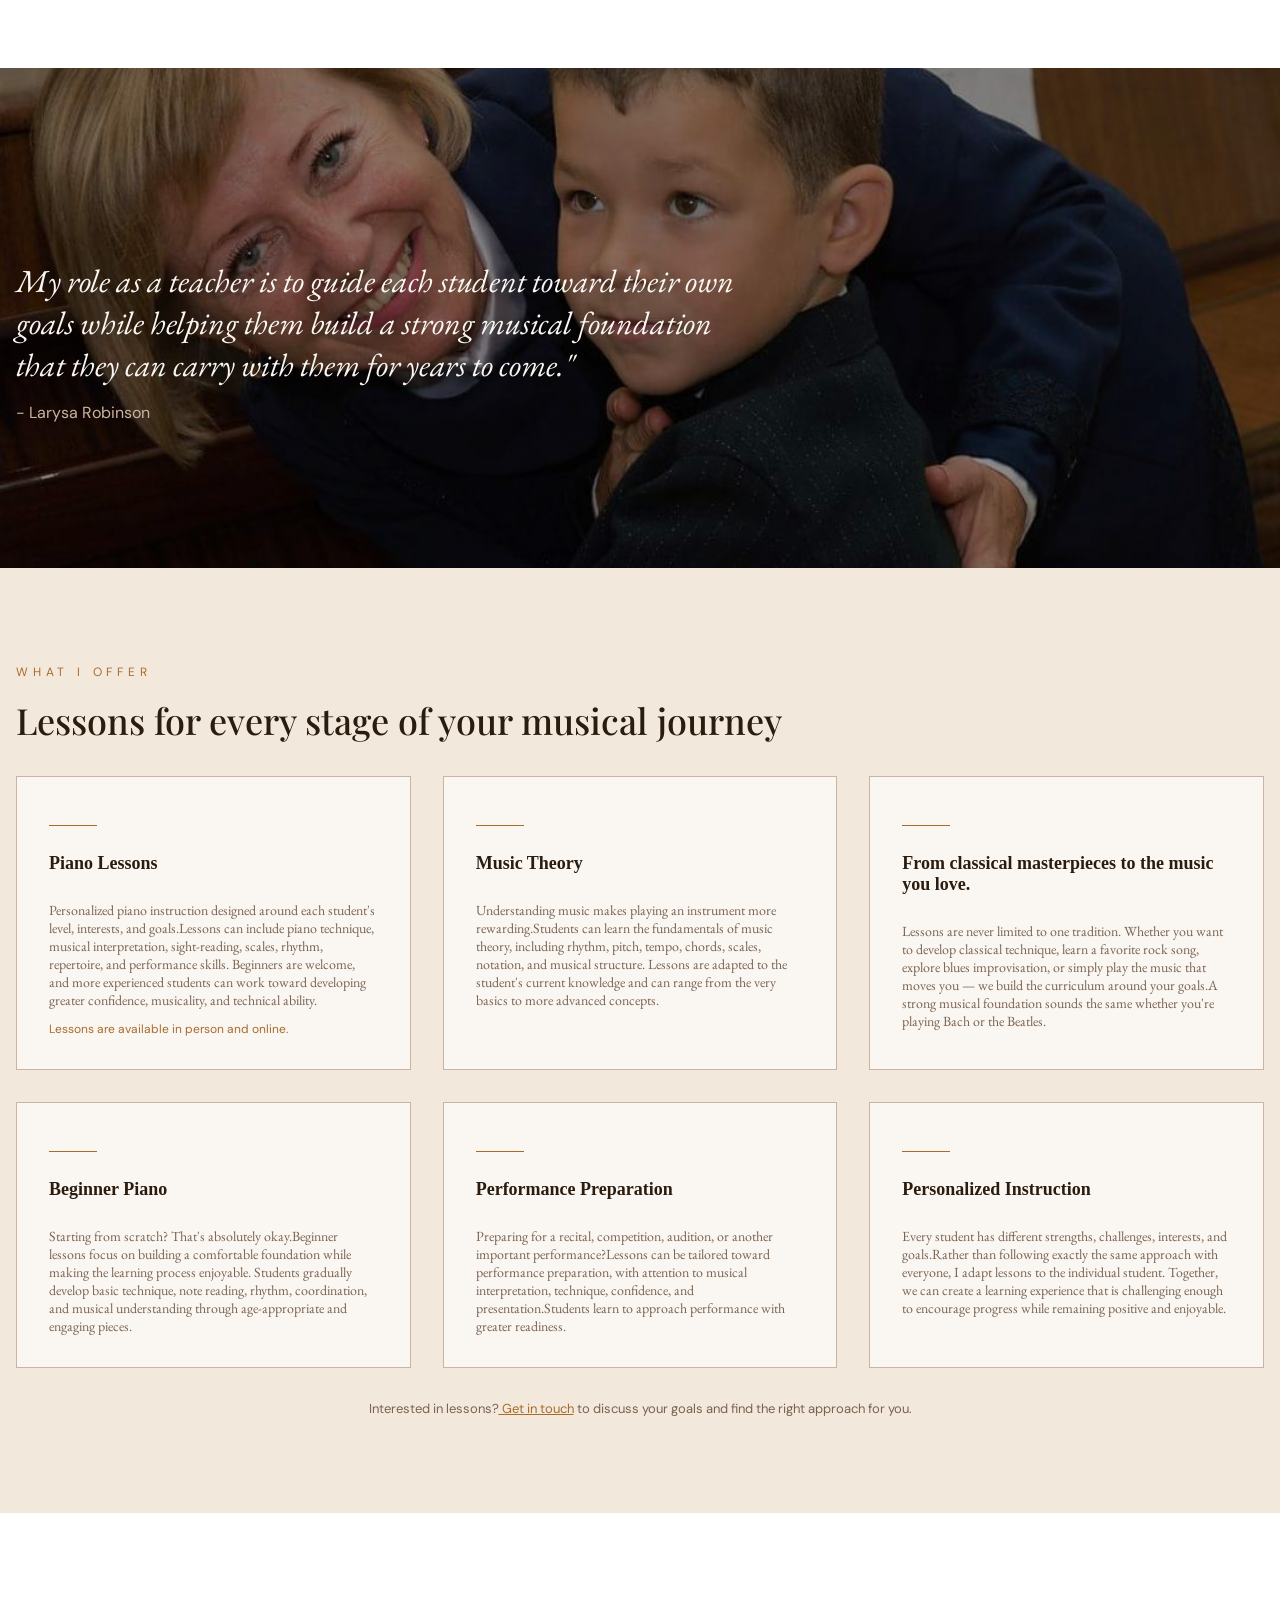
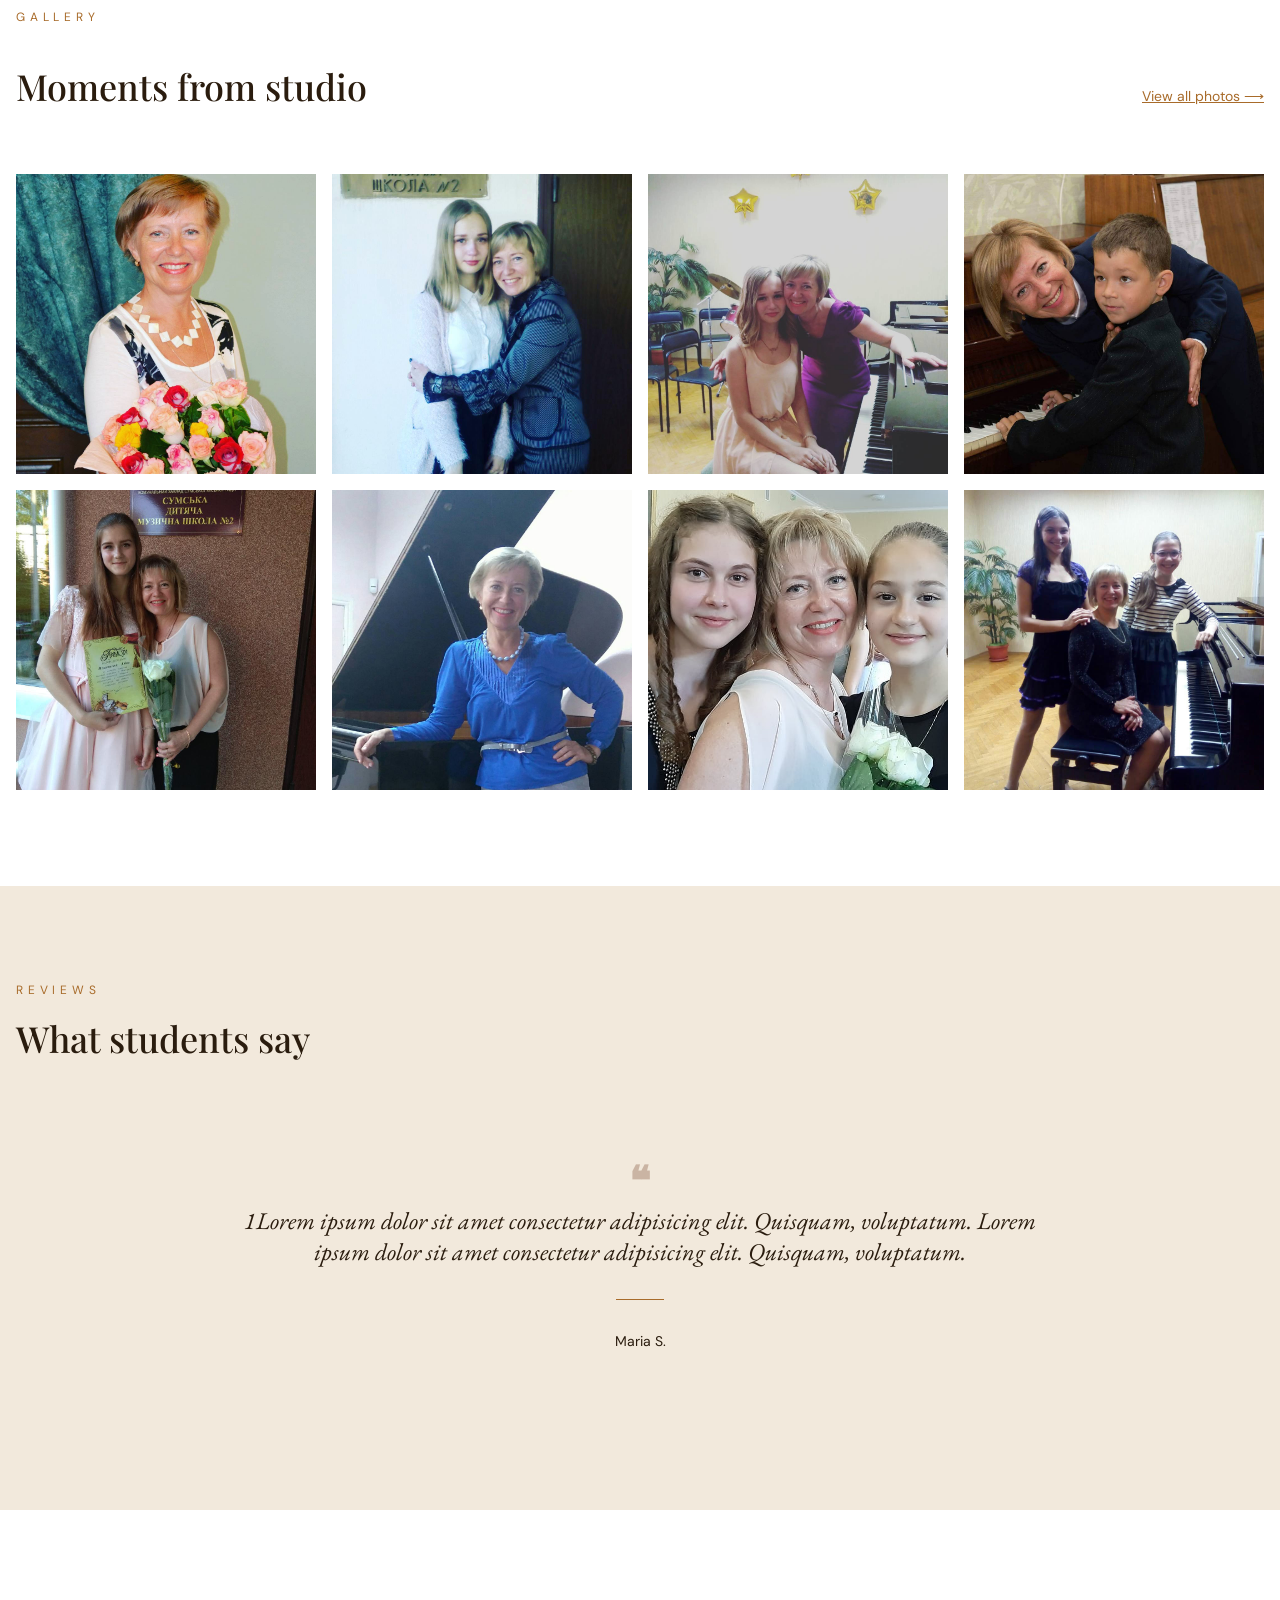
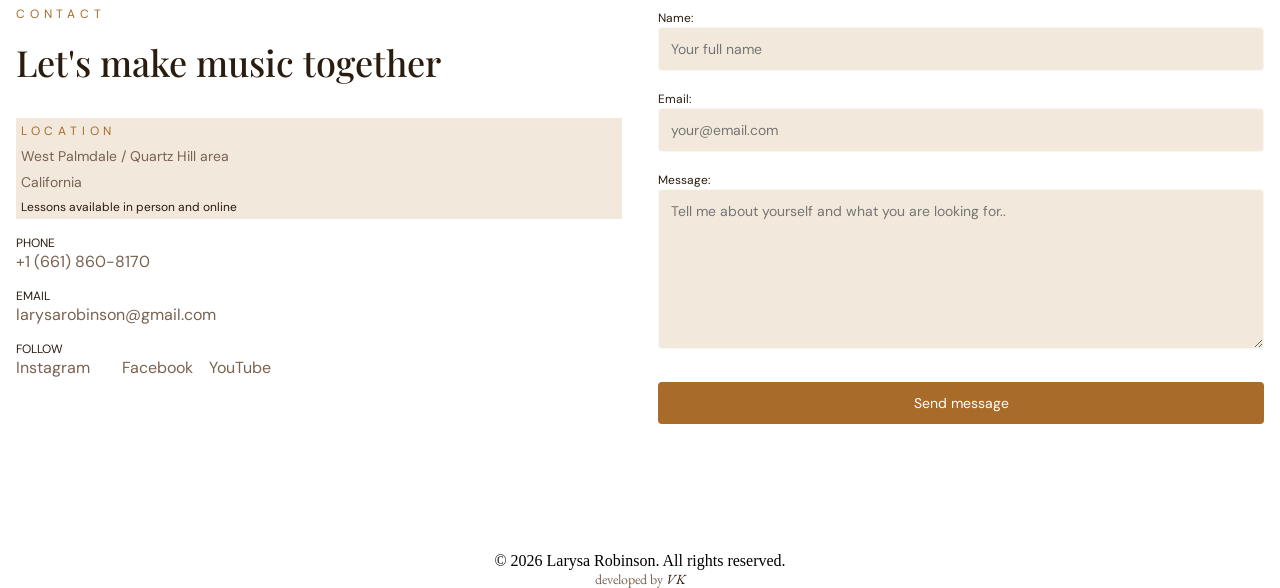
==== commit 0f7842f0: "highlight active navigation links across pages" ====
--- a/index.html
+++ b/index.html
@@ -18,12 +18,13 @@
                     <span class="initials__occupation">PIANO TEACHER</span>
                 </a>
                 <ul class="nav__desktop">
-                    <li><a href="#about" class="nav__desktop__link">About</a></li> <!--active-->
+                    <li><a href="#about" class="nav__desktop__link">About</a></li>
                     <li><a href="#lessons" class="nav__desktop__link">Lessons</a></li>
                     <li><a href="photo_gallery.html" class="nav__desktop__link">Gallery</a></li>
+                    <li><a href="photo_gallery.html#videos" class="nav__desktop__link">Watch&Listen</a></li>
                     <li><a href="#reviews" class="nav__desktop__link">Reviews</a></li>
                     <li><a href="#contact" class="nav__desktop__link">Contact</a></li>
-                    <li><a href="" class="nav__get-in-touch">Get in Touch</a></li>
+                    <li><a href="mailto:larysarobinson@gmail.com" class="nav__get-in-touch">Get in Touch</a></li>
                 </ul>
                 <button type="button" class="open-nav-button" aria-label="Open menu">
                     <div class="open_hamb"></div>
@@ -34,10 +35,11 @@
         </div>
         <div class="nav_mobile" aria-label="Mobile navigation">
             <ul class="nav__mobile__list">
-                <li><a href="index.html" class="nav__mobile__link">HOME</a></li>  <!--active-->
+                <li><a href="#home" class="nav__mobile__link">HOME</a></li> 
                 <li><a href="#about" class="nav__mobile__link">ABOUT</a></li>
                 <li><a href="#lessons" class="nav__mobile__link">SERVICES/LESSONS</a></li>
                 <li><a href="photo_gallery.html" class="nav__mobile__link">GALLERY</a></li>
+                <li><a href="photo_gallery.html#videos" class="nav__mobile__link">WATCH&LISTEN</a></li>
                 <li><a href="#reviews" class="nav__mobile__link">REVIEWS</a></li>
                 <li><a href="#contact" class="nav__mobile__link">CONTACT</a></li>
             </ul>
@@ -240,6 +242,7 @@
             </div>
         </section>
         <p class="copyright">© 2026 Larysa Robinson. All rights reserved.</p>
-         <button id="toTopBtn" type="button" aria-label="Back to top">↑</button>
+        <a href="https://www.linkedin.com/in/valentyn-kisilenko-892b333bb/" target="_blank" class="logo__link">developed by <span id="logoVal">VK</span></a>
+        <button id="toTopBtn" type="button" aria-label="Back to top">↑</button>
 </body>
 </html>
--- a/styles.css
+++ b/styles.css
@@ -446,7 +446,7 @@
 .nav__mobile__link.active {
 border: 2px solid var(--text-color-preset-1);
 transform: scale(1.1, 1.1);
-/* background-color: var(--text-2); */
+
 }
 
 
@@ -1514,6 +1514,25 @@
  }
 
 
+ .logo__link{
+    text-decoration: none;
+    color: var(--text-color-preset-2);
+    font-family: 'EB Garamond';
+    font-size: 0.875rem;
+    text-align: center;
+    display: block;
+    /* border: 2px solid red; */
+
+ }
+
+ #logoVal{
+    font-family: 'EB Garamond';
+    font-style: italic;
+    color: var(--text-color-preset-1);
+    /* border: 2px solid red; */
+ }
+
+
  @media screen and (hover: hover) and (pointer: fine) {
 
 
@@ -1631,6 +1650,7 @@
     .nav__desktop__link.active {
         transform: scale(1.1, 1.1);
         color: var(--text-color-preset-2);
+        border-bottom: 1px solid var(--text-color-preset-2);
     }
 
     .nav__desktop__link:focus-visible {
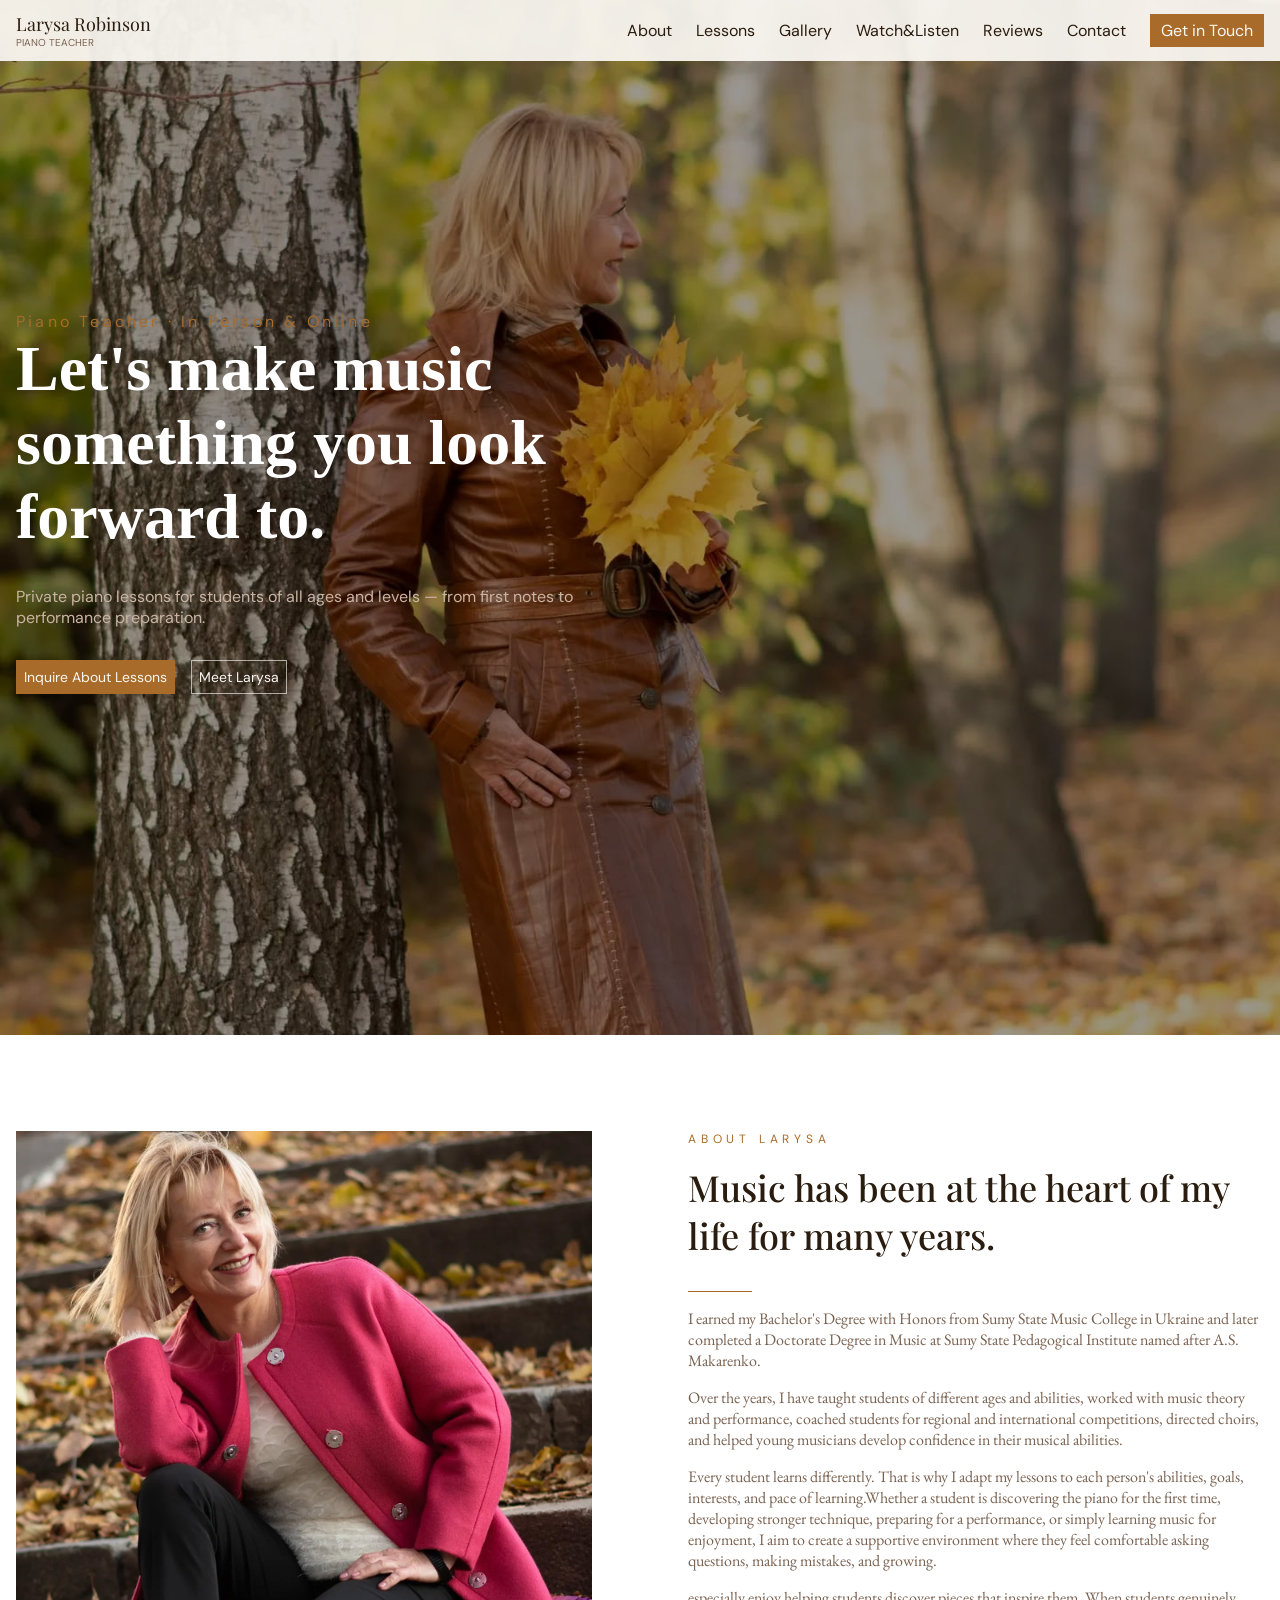
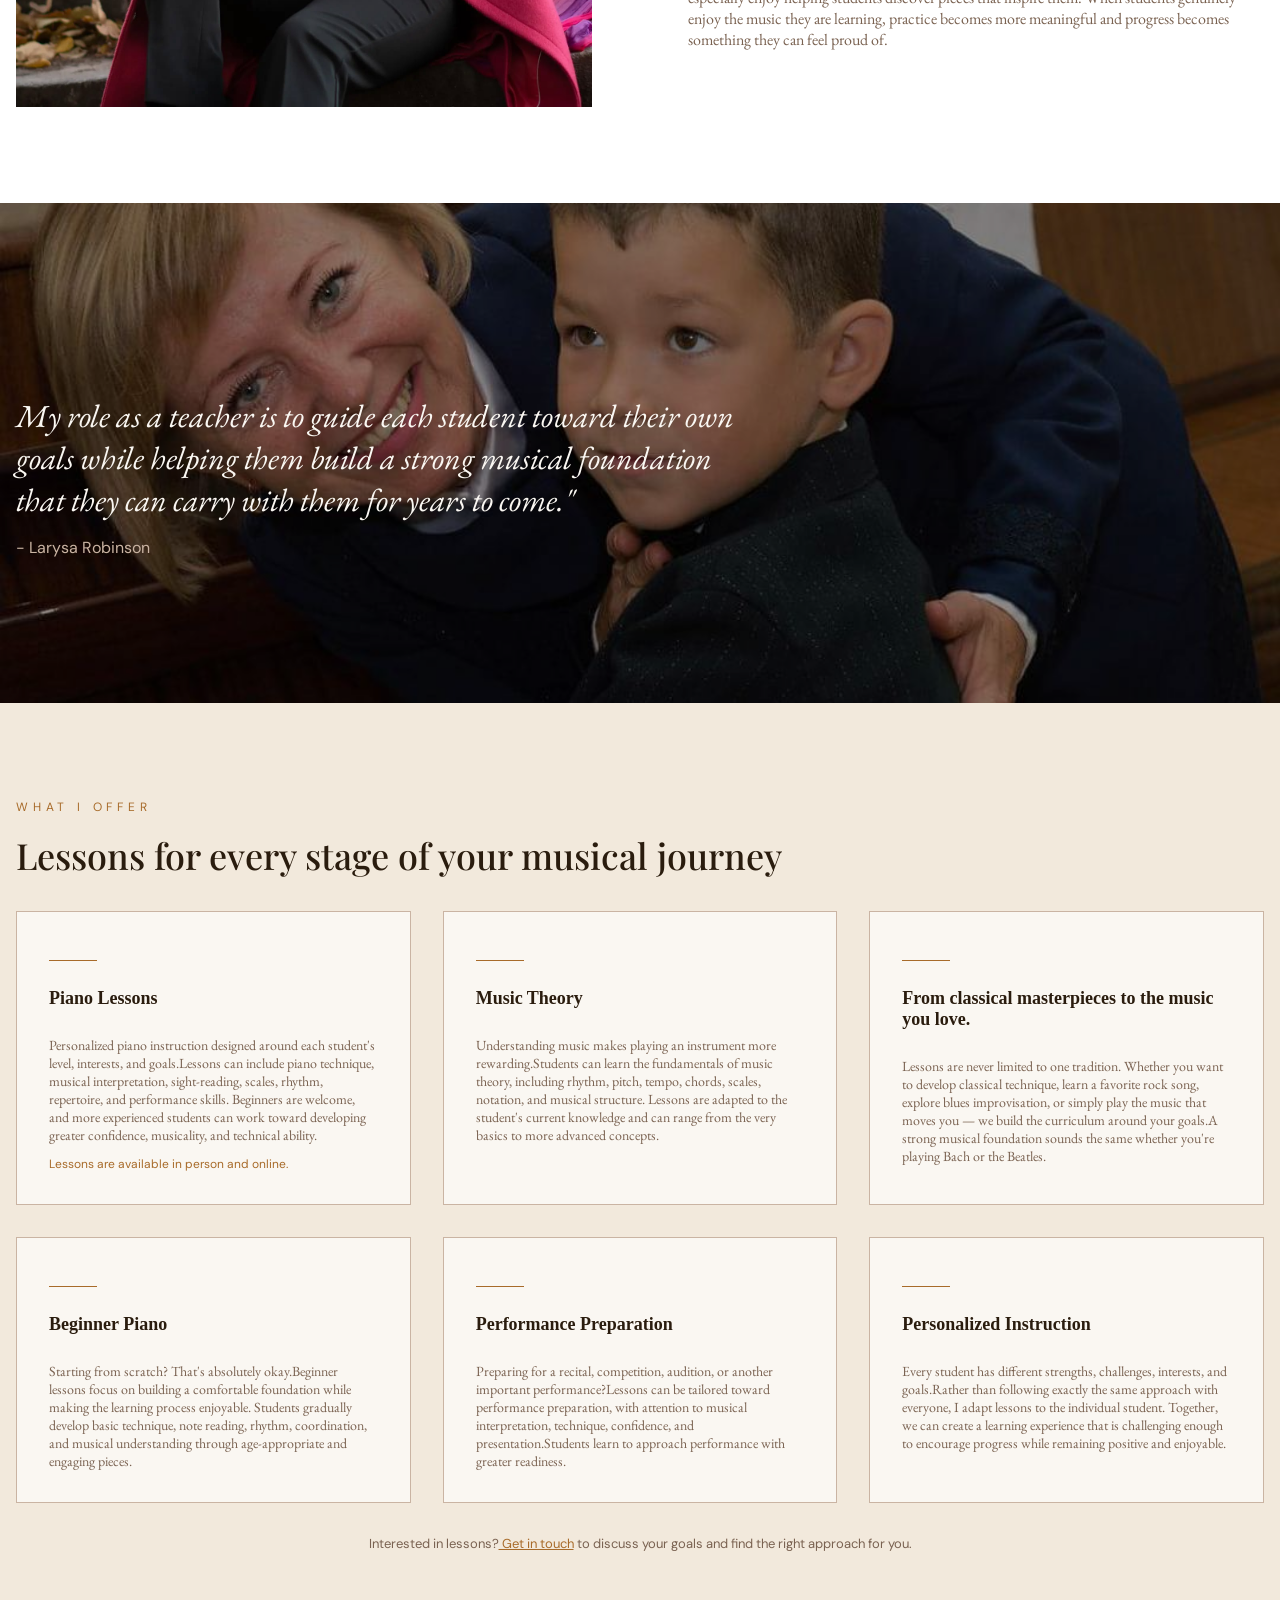
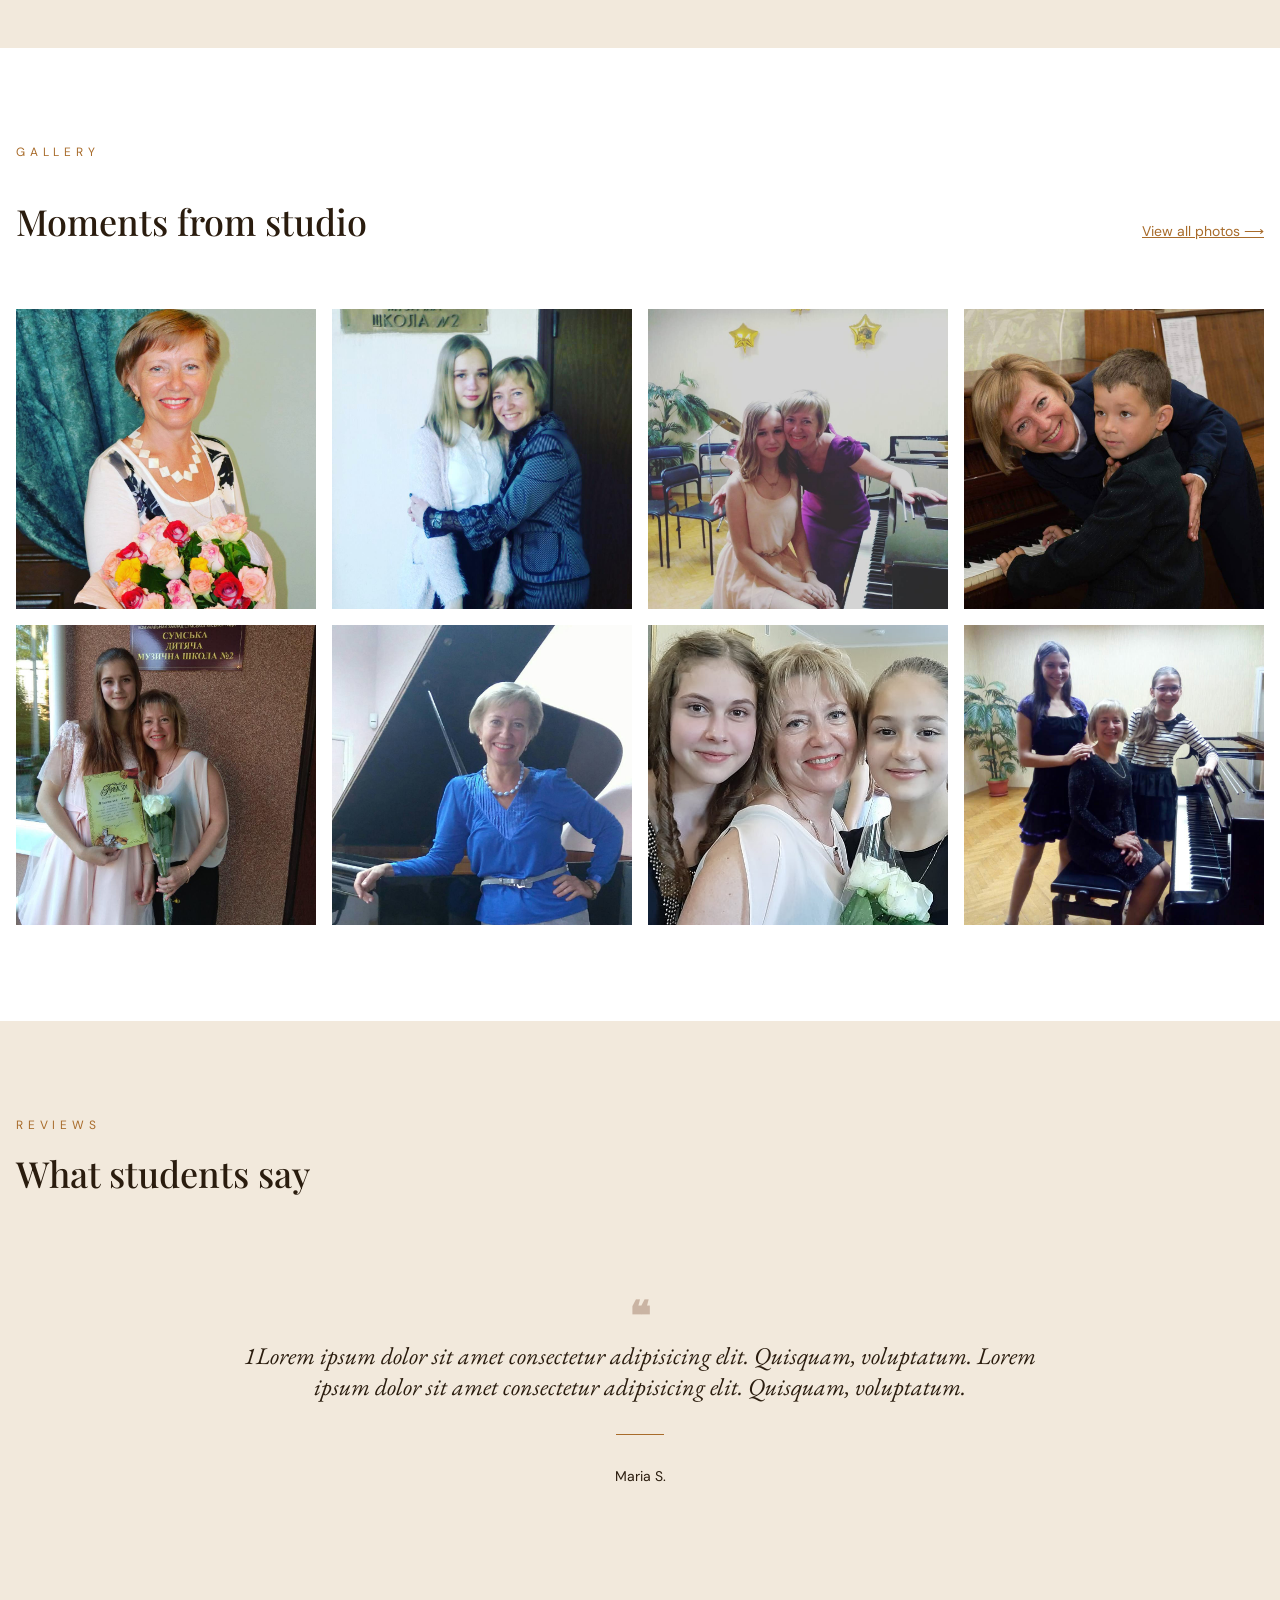
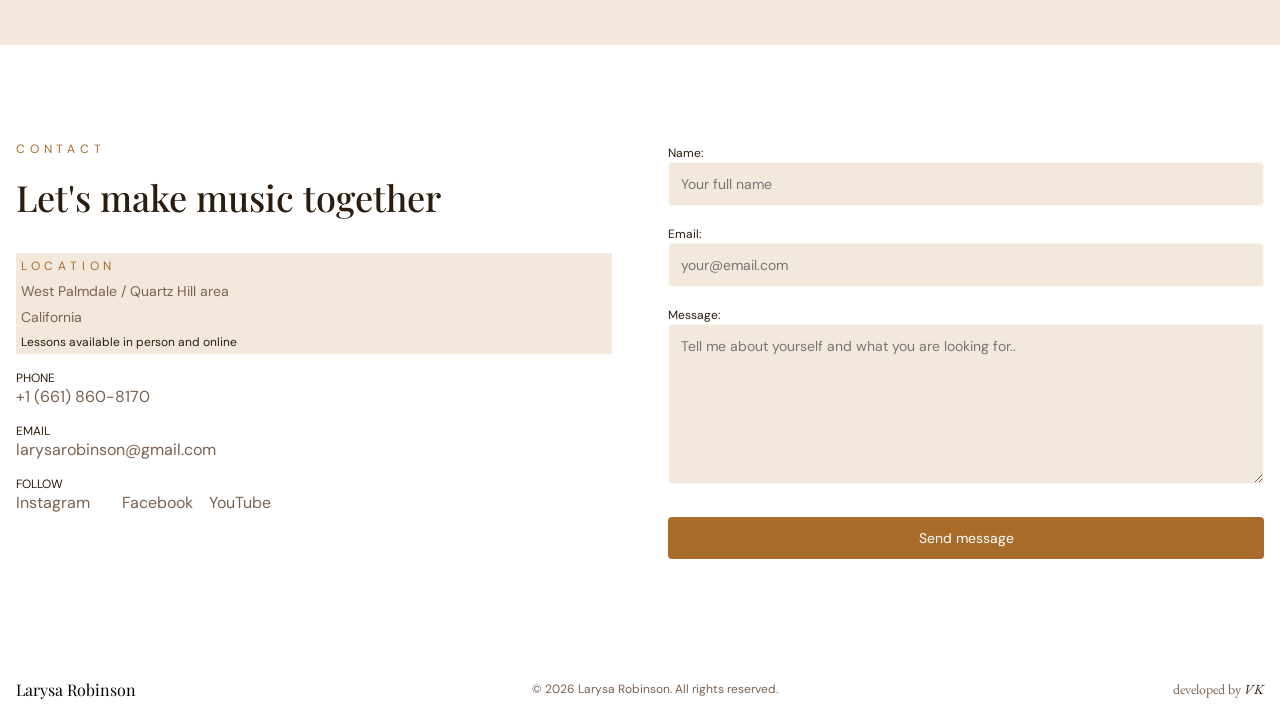
==== commit 8b590d09: "content animated implemented" ====
--- a/index.html
+++ b/index.html
@@ -35,7 +35,7 @@
         </div>
         <div class="nav_mobile" aria-label="Mobile navigation">
             <ul class="nav__mobile__list">
-                <li><a href="#home" class="nav__mobile__link">HOME</a></li> 
+                <li><a href="#home" class="nav__mobile__link active">HOME</a></li>
                 <li><a href="#about" class="nav__mobile__link">ABOUT</a></li>
                 <li><a href="#lessons" class="nav__mobile__link">SERVICES/LESSONS</a></li>
                 <li><a href="photo_gallery.html" class="nav__mobile__link">GALLERY</a></li>
@@ -72,21 +72,21 @@
             </div>
         </div>
     </header>
-    <main class="main-content">
+    <main>
         <section class="about-section" id="about" aria-label="About me section">
             <div class="about__image-container">
                 <img src="assets/images_mom/top1.webp" width="1400" height="1400" alt="Lerysa in pink coat" class="about__image">
             </div>
-            <div class="about__content">
-                <p class="general__uptext">ABOUT LARYSA</p>
-                <h2 class="general__heading"> Music has been at the heart of my life for many years.</h2>
-                <div class="about__line"></div>
-                <p class="about__text">  I earned my Bachelor's Degree with Honors from Sumy State Music College in Ukraine and later completed a Doctorate Degree in Music at Sumy State Pedagogical Institute named after A.S. Makarenko.</p>
-                <p class="about__text"> Over the years, I have taught students of different ages and abilities, worked with music theory and performance, coached students for regional and international competitions, directed choirs, and helped young musicians develop confidence in their musical abilities.</p>
+                <div class="about__content">
+                    <p class="general__uptext">ABOUT LARYSA</p>
+                    <h2 class="general__heading"> Music has been at the heart of my life for many years.</h2>
+                    <div class="about__line"></div>
+                    <p class="about__text">  I earned my Bachelor's Degree with Honors from Sumy State Music College in Ukraine and later completed a Doctorate Degree in Music at Sumy State Pedagogical Institute named after A.S. Makarenko.</p>
+                    <p class="about__text"> Over the years, I have taught students of different ages and abilities, worked with music theory and performance, coached students for regional and international competitions, directed choirs, and helped young musicians develop confidence in their musical abilities.</p>
 
-                <p class="about__text">Every student learns differently. That is why I adapt my lessons to each person's abilities, goals, interests, and pace of learning.Whether a student is discovering the piano for the first time, developing stronger technique, preparing for a performance, or simply learning music for enjoyment, I aim to create a supportive environment where they feel comfortable asking questions, making mistakes, and growing.</p>
-                <p class="about__text"> especially enjoy helping students discover pieces that inspire them. When students genuinely enjoy the music they are learning, practice becomes more meaningful and progress becomes something they can feel proud of.</p>
-            </div>
+                    <p class="about__text">Every student learns differently. That is why I adapt my lessons to each person's abilities, goals, interests, and pace of learning.Whether a student is discovering the piano for the first time, developing stronger technique, preparing for a performance, or simply learning music for enjoyment, I aim to create a supportive environment where they feel comfortable asking questions, making mistakes, and growing.</p>
+                    <p class="about__text"> especially enjoy helping students discover pieces that inspire them. When students genuinely enjoy the music they are learning, practice becomes more meaningful and progress becomes something they can feel proud of.</p>
+                </div>
         </section>
         <section class="role">
             <img src="assets/images_mom/4.jpg" width="1080" height="1080" alt="Larysa with student" class="role__image">
@@ -94,7 +94,7 @@
                 <p class="role__text">My role as a teacher is to guide each student toward their own goals while helping them build a strong musical foundation that they can carry with them for years to come."</p>
                 <p class="role__name"> - Larysa Robinson</p>
             </div>
-
+            <button id="toTopBtn" type="button" aria-label="Back to top">↑</button>
         </section>
         <section class="services-section" id="lessons" aria-label="services">
             <div class="services__content">
@@ -197,7 +197,6 @@
                 </div>
             </div>
         </section>
-    </main>
         <section class="contact-section" aria-label="contact section" id="contact">
             <div class="contact-section__container">
                 <div class="contact__content--flex">
@@ -223,26 +222,36 @@
                             </div>
                         </div>
                     </div>
-                    <form action="" method="post" class="contact__form">
+                    <form action="" method="get" class="contact__form">
                         <div class="form-group">
                             <label for="name" class="contact__heading">Name:</label>
-                            <input type="text" id="name" name="name" required placeholder="Your full name"><br>
+                            <input type="text" id="name" name="name" placeholder="Your full name" autocomplete="name"><br>
                         </div>
                         <div class="form-group">
                             <label for="email" class="contact__heading">Email:</label>
-                            <input type="email" id="email" name="email" required placeholder="your@email.com"><br>
+                            <input type="email" id="email" name="email"placeholder="your@email.com" autocomplete="email"><br>
                         </div>
                         <div class="form-group">
                             <label for="message" class="contact__heading">Message:</label>
-                            <textarea id="message" name="message" required placeholder="Tell me about yourself and what you are looking for.."></textarea><br>
-                        </div>
-                        <button type="submit" class="submit-btn">Send message</button>
+                            <textarea id="message" name="message" placeholder="Tell me about yourself and what you are looking for.." autocomplete="message"></textarea><br>
+                        </div>
+                        <button type="submit" id="submit-btn">Send message</button>
                     </form>
-                </div>
-            </div>
-        </section>
-        <p class="copyright">© 2026 Larysa Robinson. All rights reserved.</p>
-        <a href="https://www.linkedin.com/in/valentyn-kisilenko-892b333bb/" target="_blank" class="logo__link">developed by <span id="logoVal">VK</span></a>
-        <button id="toTopBtn" type="button" aria-label="Back to top">↑</button>
+                    <div class="form__message">
+                        <div class="services__grid-line"></div>
+                        <p class="form__message__heading">Thank you.</p>
+                        <p class="form__message__text">Your message has been received. I will be in touch with you soon.</p>
+                    </div>
+                </div>
+            </div>
+        </section>
+    </main>
+        <footer class="footer">
+            <div class="footer__container">
+                <p class="footer__name">Larysa Robinson</p>
+                <p class="copyright">© 2026 Larysa Robinson. All rights reserved.</p>
+                <a href="https://www.linkedin.com/in/valentyn-kisilenko-892b333bb/" target="_blank" class="logo__link">developed by <span id="logoVal">VK</span></a>
+            </div>
+        </footer>
 </body>
 </html>
--- a/styles.css
+++ b/styles.css
@@ -250,7 +250,6 @@
 
 
 
-    --body-background-color: ;
     --to-top-button-hover-background-color: rgba(0, 0, 0, 0.7);
     --link-background-color: rgba(255, 255, 255, 0.18);
     --link-hover-background-color: rgba(255, 255, 255, 0.12);
@@ -301,12 +300,10 @@
 }
 
 body {
-    background-color: var(--body-background-color);
     font-family: 'DM Sans';
     font-style: normal;
     font-weight: 400;
     font-size: 16px;
-    /* color: var(--white); */
 }
 
 
@@ -315,14 +312,14 @@
     display: none;
     position: fixed;
     bottom: 1.2rem;
-    right: 1.2rem;
-    padding: 0.5em 0.2em;
+    right: 1.5rem;
+    padding: 0.8em 1em;
     border-radius: 7px;
-    background-color: var(--to-top-button-background-color);
+    background-color: rgba(202, 180, 163,40%);
     color: var(--text-color-preset-1);
     font-size: 1.125rem;
     cursor: pointer;
-    z-index: 2;
+    z-index: 3;
     transition: background-color 0.3s ease;
 }
 
@@ -373,14 +370,12 @@
     color: var(--text-color-preset-1);
     font-size: 1.125rem;
     font-family:'Playfair Display';
-    /* font-weight: ; */
 }
 
 .initials__occupation {
     display: block;
     color: var(--text-color-preset-2);
     font-size: 0.625rem;
-    /* font-weight: ; */
 
 }
 
@@ -414,8 +409,6 @@
     transform: translateX(0);
 }
 
-.nav_mobile.gallery-bckgr {
-}
 
 .nav__mobile__list {
     inline-size: 100%;
@@ -426,16 +419,16 @@
     align-items: center;
     list-style: none;
     gap: 1rem;
-    font-size: 1.5rem;
+    font-size: 1.4rem;
     /* border: 2px solid rgb(0, 255, 68); */
 }
 
 
 .nav__mobile__link {
-    text-align: center;
+  text-align: center;
   text-decoration: none;
   color: var(--text-color-preset-1);
-  display: block; /* makes the link fill the entire list item */
+  display:block; /* makes the link fill the entire list item */
   padding: 0.7rem 1.1rem;
   border-radius: 10px;
   transition: background-color 0.2s ease, transform 0.2s ease, border 0.2s ease;
@@ -445,8 +438,6 @@
 
 .nav__mobile__link.active {
 border: 2px solid var(--text-color-preset-1);
-transform: scale(1.1, 1.1);
-
 }
 
 
@@ -505,17 +496,11 @@
 
 .hero-section {
     position: relative;
-    /* clip-path: polygon(
-        0 0,
-        100% 0,
-        100% 96%,
-        0 100%
-    ); */
-    /* border: 2px solid blue; */
+
 }
 
 .slide {
-    block-size: 100dvh;
+    block-size: 115dvh;
     position: relative;
     display: none;
     animation-name: fade_in;
@@ -551,29 +536,9 @@
 
 
 
-/* .textUp_animation{
-    animation-name: textUp;
-    animation-duration: 1s;
-    animation-delay: 0.7s;
-    animation-fill-mode: forwards;
-} */
-
 .active {
     display: block;
 }
-
-
-
-/* @keyframes textUp {
-    from {
-        opacity: 0;
-        transform: translateY(100px);}
-    to {
-        opacity: 1;
-        transform: translateY(0);}
-}
- */
-
 
 
 
@@ -659,17 +624,6 @@
 
 
 
-.main-content {
-    /* inline-size: 95%; */
-    /* margin: 0 auto; */
-    /* border: 2px solid red; */
-}
-
-
-
-
-
-
 
 
 
@@ -685,11 +639,20 @@
     padding: 6rem 1rem;
     margin: 0 auto;
     gap: 2rem;
-}
-
+    /* overflow: hidden; */
+}
 
 .about__image-container{
-/* border: 2px solid blue; */
+    /* border: 2px solid var(--text-color-preset-4); */
+    transform:translateX(-120%);
+    /* opacity: 0; */
+    transition: transform 1.5s ease, opacity 1.5s   ease;
+
+}
+
+.about__image-container.appears{
+    transform:translateX(0);
+    /* opacity: 1; */
 }
 
 .about__image{
@@ -700,7 +663,15 @@
 }
 
     .about__content {
-        /* border: 2px solid green; */
+    /* transform:translateX(100%); */
+    opacity: 0;
+    transition: transform 1.5s ease, opacity 1.5s ease;
+    /* border: 2px solid green; */
+    }
+
+    .about__content.appears{
+        opacity: 1;
+        /* transform:translateX(0); */
     }
 
     .general__uptext{
@@ -736,10 +707,15 @@
     .role {
         block-size: 500px;
         position: relative;
-        /* max-block-size: 500px; */
+        opacity: 0;
+        transition: opacity 1.5s ease;
+
         /* border: 2px solid blue; */
     }
 
+    .role.appears {
+        opacity: 1;
+    }
 
 
     .role__image{
@@ -789,7 +765,12 @@
 
     .services-section {
         /* border: 2px solid red; */
+        opacity: 0;
+        transition: opacity 1.5s ease;
         background-color: var(--services-background-color);
+    }
+    .services-section.appears {
+        opacity: 1;
     }
 
     .services__content{
@@ -822,7 +803,6 @@
         inline-size: 3rem;
         block-size: 1px;
         margin: 1rem 0;
-        /* margin: 0 auto; */
         /* border: 2px solid red; */
     }
 
@@ -876,7 +856,12 @@
 
     .main-page__gallery__section{
         background-color: var(--about-background-color);
+        opacity: 0;
+        transition: opacity 1.5s ease;
         /* border: 2px solid red; */
+    }
+    .main-page__gallery__section.appears{
+        opacity: 1;
     }
 
     .main-page__gallery__container{
@@ -953,8 +938,13 @@
 
 
     .reviews-section{
+        opacity: 0;
+        transition: opacity 1.5s ease;
         background-color: var(--services-background-color);
         /* border: 2px solid yellowgreen; */
+    }
+    .reviews-section.appears{
+        opacity: 1;
     }
 
     .reviews__content{
@@ -1025,41 +1015,14 @@
 
 
 
-
-
-
-
-
-
-
-.po {
-    /* display: none; */
-    animation-name: left_to_rigth;
-    animation-duration: 4s;
-    position: relative;
-    animation-timing-function:ease;
-    animation-delay: 6s;
-    animation-fill-mode:backwards;
-}
-
-@keyframes left_to_right {
-    from {
-        left: -100%;
-    }
-    to {
-        left: 0;
-    }
-}
-
-
-
-
-
-
-
 .contact-section {
+    opacity: 0;
+    transition: opacity 1.5s ease;
     background-color: var(--about-background-color);
     /* border: 2px solid red; */
+}
+.contact-section.appears {
+    opacity: 1;
 }
 
 .contact-section__container{
@@ -1070,19 +1033,14 @@
 
 
 .contact__content--flex {
-  /* max-width: 90%; */
-  /* width: ; */
   display: flex;
   flex-direction: column;
-  /* justify-content: space-between; */
-  /* align-items:flex-start; */
   gap: 1.75rem;
   /* border: 2px solid red; */
 }
 
 .contact__content__flex-item1,
 .contact__form {
-  /* flex: 1; */
     inline-size: 100%;
   /* border: 2px solid blueviolet; */
 }
@@ -1143,12 +1101,20 @@
 
 
 
+
+
 .contact__form {
   display: grid;
   gap: 1rem;
   /* border: 1px solid var(--form-border); */
   border-radius: 0.5rem;
 }
+
+
+.contact__form.close{
+    display: none;
+}
+
 
 
 
@@ -1175,7 +1141,7 @@
 }
 
 
-.submit-btn {
+#submit-btn {
   background-color: var(--text-color-preset-4);
   color:var(--white);
   /* border: 1px solid var(--footer-gold); */
@@ -1188,17 +1154,37 @@
 }
 
 
-.submit-btn:focus-visible {
+#submit-btn:focus-visible {
     outline: 2px solid var(--text-color-preset-1);
 }
 
 
-.copyright {
-    inline-size: fit-content;
-    margin: 2rem auto 0;
-    font-family:'Times New Roman', Times, serif;
-    /* border: 2px solid red; */
-}
+.form__message{
+margin-top: 3rem;
+width: 100%;
+display:none;
+}
+
+.form__message.success {
+display:block;
+}
+
+
+.form__message__heading{
+    font-size:1.5rem;
+    font-family: 'Playfair Display';
+    color: var(--text-color-preset-1);
+
+}
+
+.form__message__text{
+    margin-top: 1rem;
+    font-size: 0.875rem;
+    color: var(--text-color-preset-2);
+    font-family: 'EB Garamond';
+
+}
+
 
 
 
@@ -1214,6 +1200,12 @@
     max-inline-size: 84rem;
     padding: 6rem 1rem;
     margin: 0 auto;
+    opacity: 0;
+    transition: opacity 1.5s ease;
+}
+
+.gallery__container.appears{
+    opacity: 1;
 }
 
 
@@ -1268,7 +1260,6 @@
 }
 
 #modal__window {
-    /* touch-action: none; */
     display: none;
     position: fixed;
     inset: 0;
@@ -1281,12 +1272,8 @@
 }
 
 #modal__window.active {
-    /* display: block; */
     display: flex;
     flex-direction: column;
-    /* justify-content: center; */
-    /* align-items: center; */
-    /* align-items: flex-start; */
 }
 
 #modal__close-btn{
@@ -1304,15 +1291,12 @@
     outline: 2px solid var(--white);
 }
 
-/* .modal-content{
-
-} */
 
 .modal__slide {
     display: none;
     touch-action: none;
     /* border: 2px solid blue; */
-    flex: 1; /*  shorthand for flex: 1 1 0 */
+    flex: 1;
     min-block-size: 0;/*????????????*/
     justify-content: center;
     align-items: center;
@@ -1345,36 +1329,19 @@
 
     touch-action: pan-y;
     user-select: none; /*for swiping behavior */
-
-
-    /* inline-size: 100%; */
     max-inline-size: 100%;
     max-block-size: 100%;
-    /* inline-size: auto; */
-    /* block-size: auto; */
-    /* margin: 0 auto; */
-    /* max-inline-size: 630px; */
-    /* block-size: 70%; */
-    /* object-fit: contain; */
-    /* object-position: center; */
-    /* border: 2px solid red; */
+
 }
 
 
 
 .modal__image-list-container {
-    /* width: 70%; */
-    /* margin: auto auto 0; */
-    /* height: 8rem; */
-    /* width: 100%; */
-    /* object-fit: cover; */
-    /* object-position: center; */
     block-size: 8rem;
     display: flex;
     flex-shrink: 0;
     gap: 0.75rem;
     overflow-x: auto;
-    /* overflow-y: hidden; */
     padding: 0.5rem;
     /* border: 2px solid blue; */
 }
@@ -1464,9 +1431,13 @@
 
 
 .videos{
+    opacity: 0;
+    transition: opacity 1.5s ease;
     background-color: var(--services-background-color);
 }
-
+.videos.appears{
+    opacity: 1;
+}
 .videos__container{
     margin-top: 10rem;
     max-inline-size: 84rem;
@@ -1514,14 +1485,41 @@
  }
 
 
+
+ .footer{
+    /* border: 1px solid red; */
+    max-inline-size: 84rem;
+    padding: 1.5rem 0 1.5rem;
+    margin: 0 auto;
+}
+
+.footer__container{
+    display: flex;
+    flex-direction: column;
+    align-items: center;
+    gap: 1rem;
+    padding: 0 1rem;
+    /* border: 2px solid red; */
+}
+ .footer__name{
+    font-family: 'Playfair Display';
+ }
+
+.copyright {
+    font-size: 0.75rem;
+    color: var(--text-color-preset-2);
+    /* border: 2px solid blue; */
+}
+
+
+
  .logo__link{
     text-decoration: none;
     color: var(--text-color-preset-2);
     font-family: 'EB Garamond';
     font-size: 0.875rem;
-    text-align: center;
     display: block;
-    /* border: 2px solid red; */
+    /* border: 2px solid black; */
 
  }
 
@@ -1533,6 +1531,9 @@
  }
 
 
+
+
+
  @media screen and (hover: hover) and (pointer: fine) {
 
 
@@ -1547,7 +1548,7 @@
 
 
 
-        .submit-btn:hover {
+        #submit-btn:hover {
         background-color: var(--text-color-preset-5);
         }
 
@@ -1611,7 +1612,11 @@
     .video__grid{
     grid-template-columns: 1fr 1fr;
     }
-
+    .footer__container{
+        flex-direction: row;
+        justify-content: space-between;
+
+    }
     }
 
 @media screen and (min-width: 54rem) { /* 864px */
@@ -1775,7 +1780,7 @@
 
     .contact__content--flex {
         flex-direction:row;
-        gap: 2.25rem;
+        gap: 3.5rem;
     }
 
 
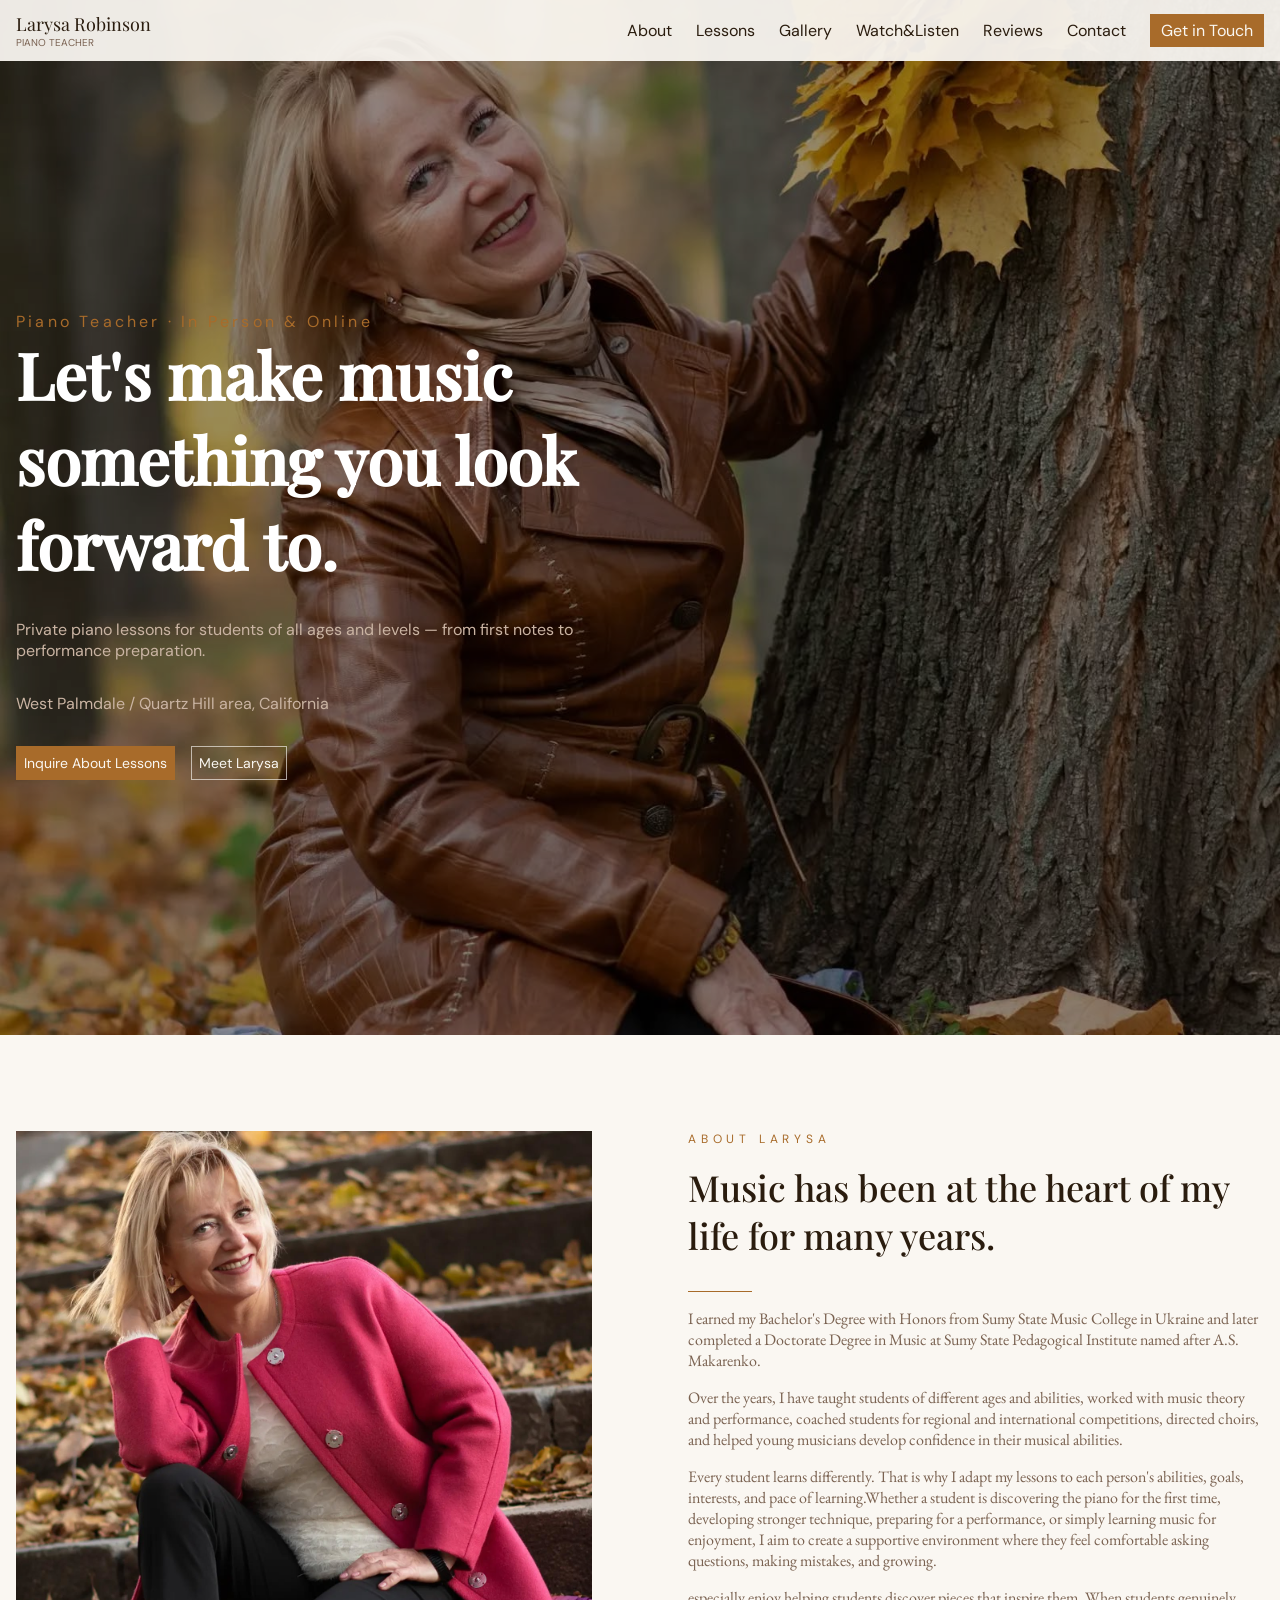
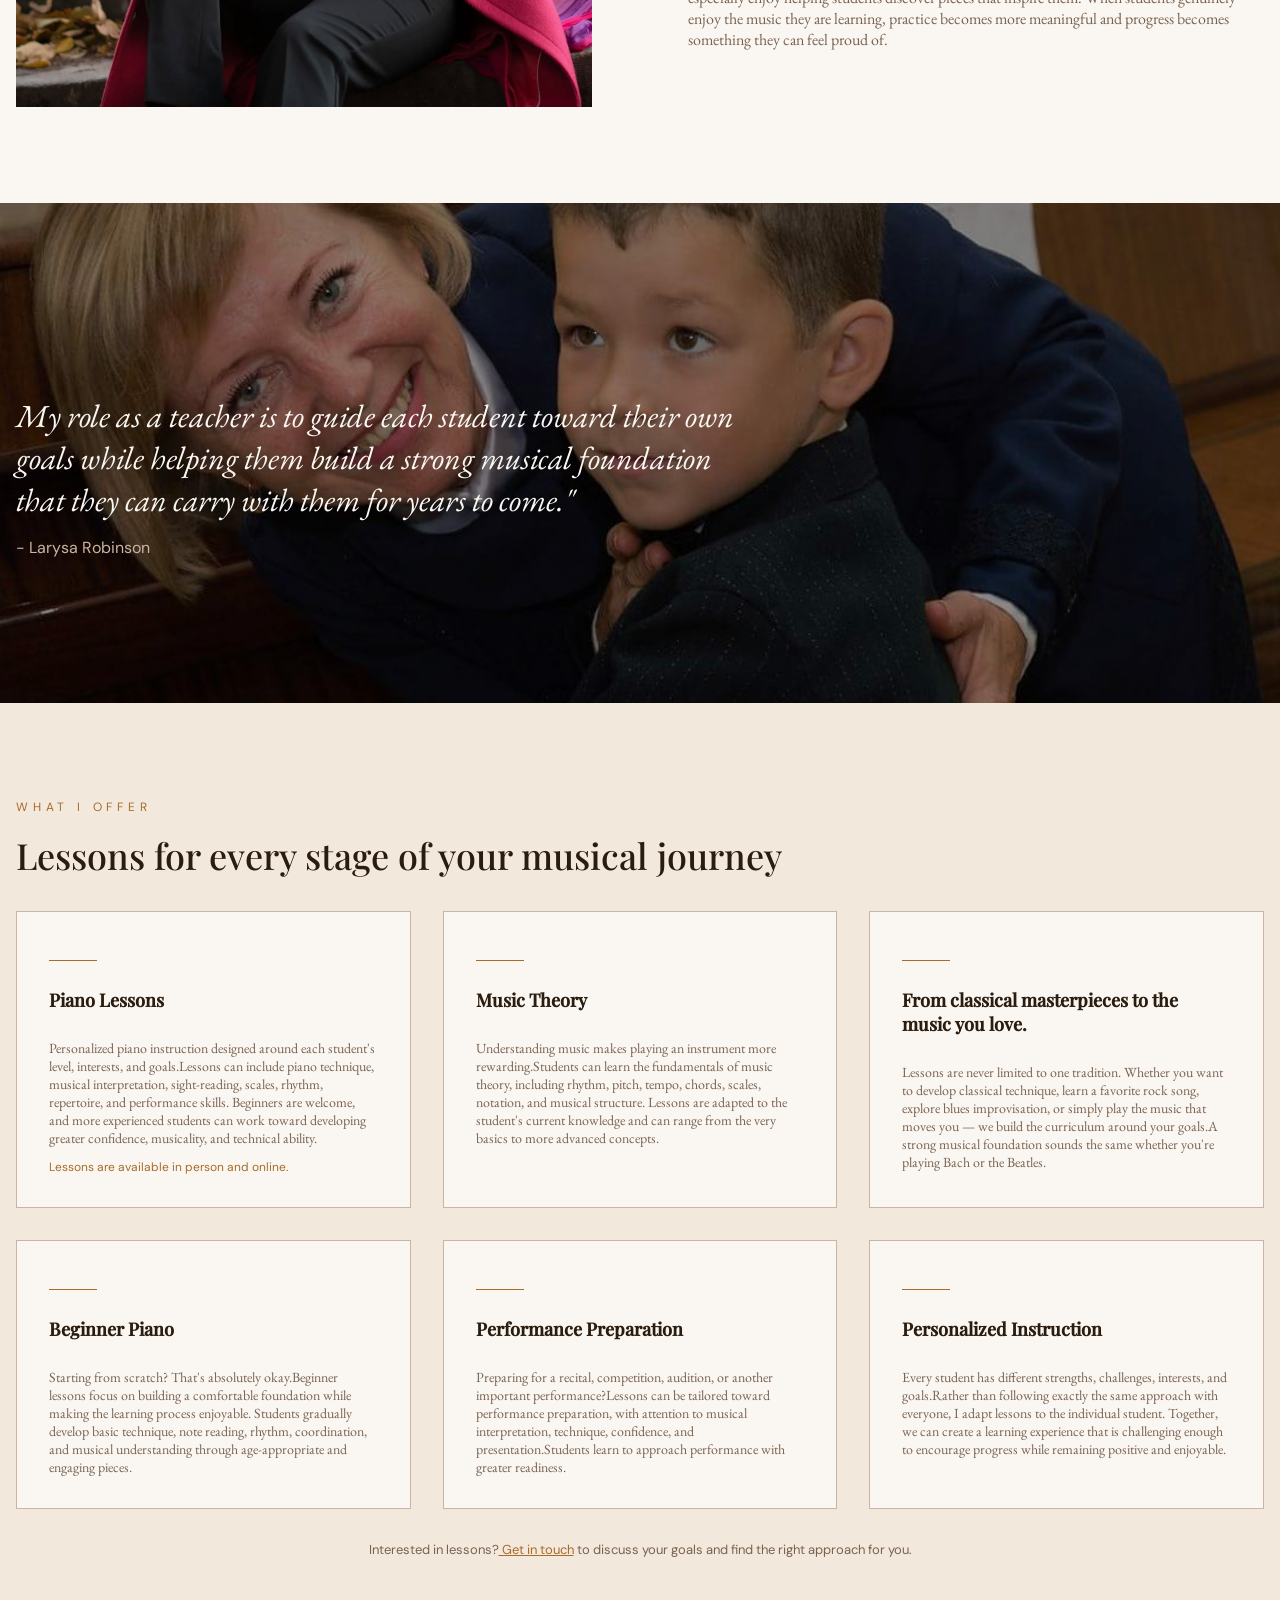
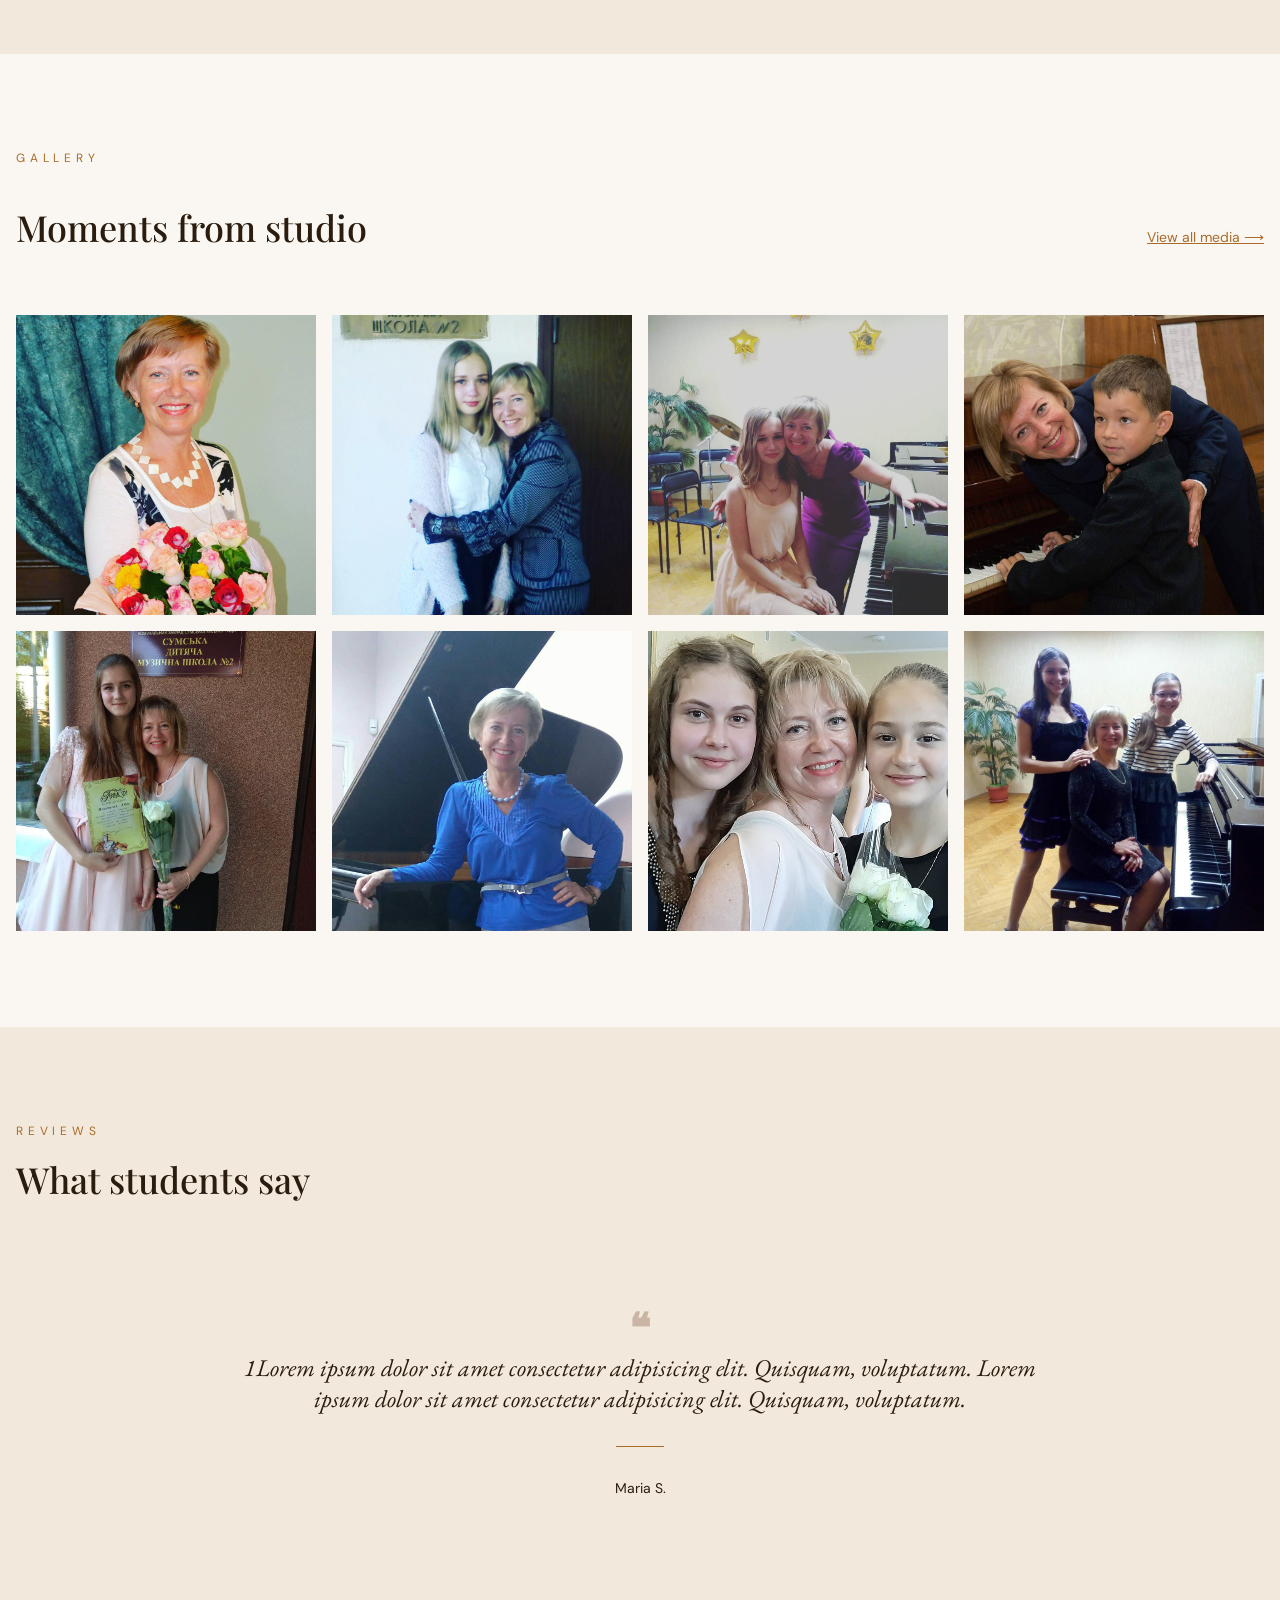
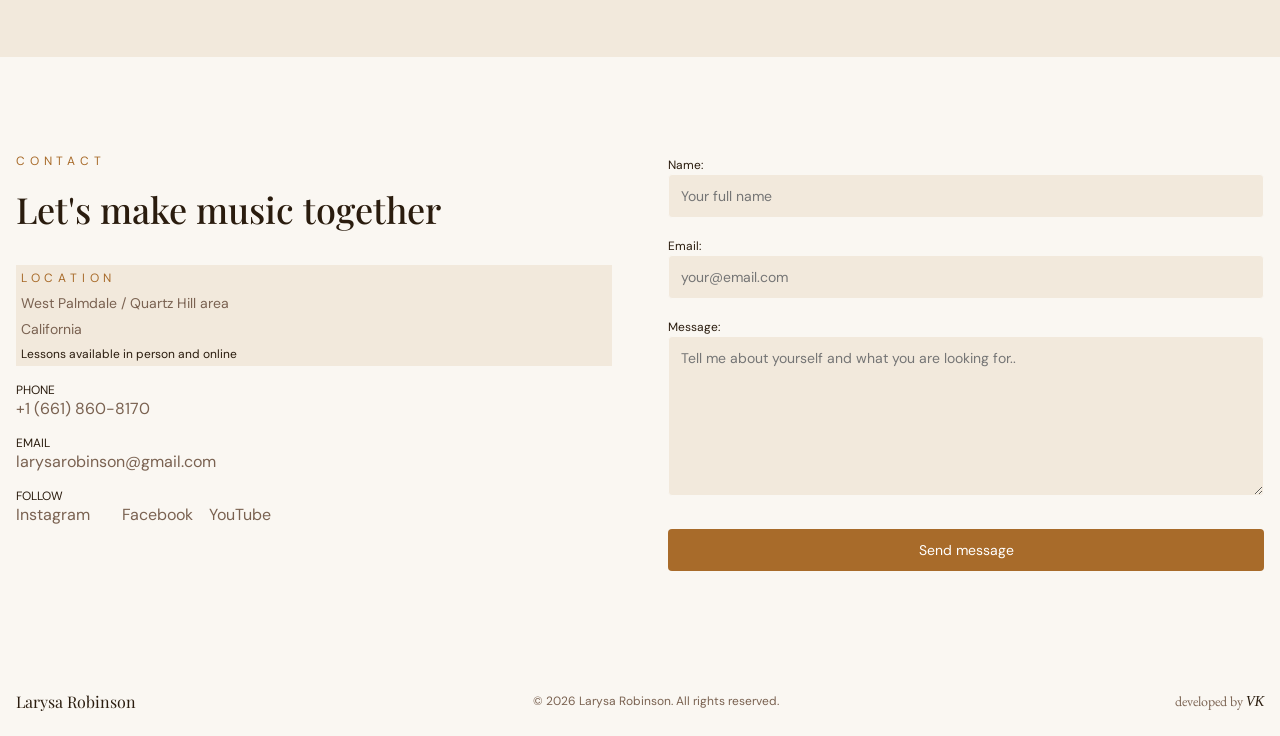
==== commit 41653873: "dark mode added.Code cleaned up" ====
--- a/index.html
+++ b/index.html
@@ -3,7 +3,7 @@
 <head>
     <meta charset="UTF-8">
     <meta name="viewport" content="width=device-width, initial-scale=1.0">
-    <meta name="theme-color" content="#ffffff">
+    <!-- <meta name="theme-color" content="#ffffff"> -->
     <title>Larysa Robinson | Piano Teacher & Music Educator </title>
     <link rel="icon" type="image/png" href="favicon.png">
     <link rel="stylesheet" href="styles.css">
@@ -51,21 +51,19 @@
     </nav>
     <header class="hero-section" id="home">
         <div class="slide active">
-            <picture>
-                <source srcset="assets/images_mom/top8.webp" media="(min-width:54rem)">
-                <img src="assets/images_mom/top3.webp" width="1400" height="1400" alt="Larysa with autumn leaves" class="hero_image" draggable="false">
-            </picture>
-        </div>
-        <div class="slide active">
             <img src="assets/images_mom/top7.webp" width="1400" height="1400" alt="Larya in brown coat" class="hero_image" draggable="false">
         </div>
         <div class="slide active">
             <img src="assets/images_mom/top5.webp" width="1400" height="1400" alt="Larysa next to birch " class="hero_image" draggable="false">
+        </div>
+         <div class="slide active">
+                <img src="assets/images_mom/top8.webp" width="1400" height="1400" alt="Larysa with autumn leaves" class="hero_image" draggable="false">
         </div>
         <div class="hero__content">
             <p class="hero__uptext">Piano Teacher · In Person & Online</p>
             <h1 class="hero__main-heading">Let's make music something you look forward to.</h1>
             <p class="hero__downtext">Private piano lessons for students of all ages and levels — from first notes to performance preparation.</p>
+            <p class="hero__downtext">West Palmdale / Quartz Hill area, California</p>
             <div class="hero__buttons">
                 <a href="#contact" class="hero__buttons__inquire">Inquire About Lessons</a>
                 <a href="#about" class="hero__buttons__meet-Larysa">Meet Larysa</a>
@@ -75,7 +73,7 @@
     <main>
         <section class="about-section" id="about" aria-label="About me section">
             <div class="about__image-container">
-                <img src="assets/images_mom/top1.webp" width="1400" height="1400" alt="Lerysa in pink coat" class="about__image">
+                    <img src="assets/images_mom/top1.webp" width="1400" height="1400" alt="Lerysa in pink coat" class="about__image">
             </div>
                 <div class="about__content">
                     <p class="general__uptext">ABOUT LARYSA</p>
@@ -94,7 +92,6 @@
                 <p class="role__text">My role as a teacher is to guide each student toward their own goals while helping them build a strong musical foundation that they can carry with them for years to come."</p>
                 <p class="role__name"> - Larysa Robinson</p>
             </div>
-            <button id="toTopBtn" type="button" aria-label="Back to top">↑</button>
         </section>
         <section class="services-section" id="lessons" aria-label="services">
             <div class="services__content">
@@ -133,7 +130,7 @@
                         <p class="services__text">Every student has different strengths, challenges, interests, and goals.Rather than following exactly the same approach with everyone, I adapt lessons to the individual student. Together, we can create a learning experience that is challenging enough to encourage progress while remaining positive and enjoyable.</p>
                     </div>
                 </div>
-                <p class="services__last-paragraph">Interested in lessons?<a href="#contact"> Get in touch</a> to discuss your goals and find the right approach for you.</p>
+                <p class="services__last-paragraph">Interested in lessons?<a href="#contact" id="get-in-touch"> Get in touch</a> to discuss your goals and find the right approach for you.</p>
             </div>
         </section>
         <section class="main-page__gallery__section">
@@ -141,7 +138,7 @@
                 <p class="general__uptext">GALLERY</p>
                 <div class="main-page__gallery__heading-container">
                     <h4 class="general__heading">Moments from studio</h4>
-                    <a href="photo_gallery.html" class="main-page__gallery__heading-link">View all photos ⟶</a>
+                    <a href="photo_gallery.html" class="main-page__gallery__heading-link">View all media ⟶</a>
                 </div>
                 <div class="main-page__gallery">
                     <a href="photo_gallery.html"><img src="assets/images_mom/1.jpg" width="" height="" alt="" class="main-page__gallery__image"></a>
@@ -222,18 +219,18 @@
                             </div>
                         </div>
                     </div>
-                    <form action="" method="get" class="contact__form">
+                    <form action="https://formspree.io/f/xkjnbqkn" method="post" class="contact__form" autocomplete="on">
                         <div class="form-group">
                             <label for="name" class="contact__heading">Name:</label>
-                            <input type="text" id="name" name="name" placeholder="Your full name" autocomplete="name"><br>
+                            <input type="text" id="name" name="name" placeholder="Your full name" autocomplete="name" required><br>
                         </div>
                         <div class="form-group">
                             <label for="email" class="contact__heading">Email:</label>
-                            <input type="email" id="email" name="email"placeholder="your@email.com" autocomplete="email"><br>
+                            <input type="email" id="email" name="email"placeholder="your@email.com" autocomplete="email" required><br>
                         </div>
                         <div class="form-group">
                             <label for="message" class="contact__heading">Message:</label>
-                            <textarea id="message" name="message" placeholder="Tell me about yourself and what you are looking for.." autocomplete="message"></textarea><br>
+                            <textarea id="message" name="message" placeholder="Tell me about yourself and what you are looking for.." required></textarea><br>
                         </div>
                         <button type="submit" id="submit-btn">Send message</button>
                     </form>
@@ -253,5 +250,7 @@
                 <a href="https://www.linkedin.com/in/valentyn-kisilenko-892b333bb/" target="_blank" class="logo__link">developed by <span id="logoVal">VK</span></a>
             </div>
         </footer>
+    <button id="toTopBtn" type="button" aria-label="Back to top">↑</button>
 </body>
 </html>
+
--- a/styles.css
+++ b/styles.css
@@ -17,61 +17,6 @@
   src: url('assets/fonts/playfair-display-v40-latin-500.woff2') format('woff2'); /* Chrome 36+, Opera 23+, Firefox 39+, Safari 12+, iOS 10+ */
 }
 
-/* playfair-display-600 - latin */
-@font-face {
-  font-display: swap; /* Check https://developer.mozilla.org/en-US/docs/Web/CSS/@font-face/font-display for other options. */
-  font-family: 'Playfair Display';
-  font-style: normal;
-  font-weight: 600;
-  src: url('assets/fonts/playfair-display-v40-latin-600.woff2') format('woff2'); /* Chrome 36+, Opera 23+, Firefox 39+, Safari 12+, iOS 10+ */
-}
-
-/* playfair-display-700 - latin */
-@font-face {
-  font-display: swap; /* Check https://developer.mozilla.org/en-US/docs/Web/CSS/@font-face/font-display for other options. */
-  font-family: 'Playfair Display';
-  font-style: normal;
-  font-weight: 700;
-  src: url('assets/fonts/playfair-display-v40-latin-700.woff2') format('woff2'); /* Chrome 36+, Opera 23+, Firefox 39+, Safari 12+, iOS 10+ */
-}
-
-/* playfair-display-800 - latin */
-@font-face {
-  font-display: swap; /* Check https://developer.mozilla.org/en-US/docs/Web/CSS/@font-face/font-display for other options. */
-  font-family: 'Playfair Display';
-  font-style: normal;
-  font-weight: 800;
-  src: url('assets/fonts/playfair-display-v40-latin-800.woff2') format('woff2'); /* Chrome 36+, Opera 23+, Firefox 39+, Safari 12+, iOS 10+ */
-}
-
-/* playfair-display-900 - latin */
-@font-face {
-  font-display: swap; /* Check https://developer.mozilla.org/en-US/docs/Web/CSS/@font-face/font-display for other options. */
-  font-family: 'Playfair Display';
-  font-style: normal;
-  font-weight: 900;
-  src: url('assets/fonts/playfair-display-v40-latin-900.woff2') format('woff2'); /* Chrome 36+, Opera 23+, Firefox 39+, Safari 12+, iOS 10+ */
-}
-
-
-/* dm-sans-200 - latin */
-@font-face {
-  font-display: swap; /* Check https://developer.mozilla.org/en-US/docs/Web/CSS/@font-face/font-display for other options. */
-  font-family: 'DM Sans';
-  font-style: normal;
-  font-weight: 200;
-  src: url('assets/fonts/dm-sans-v17-latin-200.woff2') format('woff2'); /* Chrome 36+, Opera 23+, Firefox 39+, Safari 12+, iOS 10+ */
-}
-
-/* dm-sans-300 - latin */
-@font-face {
-  font-display: swap; /* Check https://developer.mozilla.org/en-US/docs/Web/CSS/@font-face/font-display for other options. */
-  font-family: 'DM Sans';
-  font-style: normal;
-  font-weight: 300;
-  src: url('assets/fonts/dm-sans-v17-latin-300.woff2') format('woff2'); /* Chrome 36+, Opera 23+, Firefox 39+, Safari 12+, iOS 10+ */
-}
-
 /* dm-sans-regular - latin */
 @font-face {
   font-display: swap; /* Check https://developer.mozilla.org/en-US/docs/Web/CSS/@font-face/font-display for other options. */
@@ -81,51 +26,6 @@
   src: url('assets/fonts/dm-sans-v17-latin-regular.woff2') format('woff2'); /* Chrome 36+, Opera 23+, Firefox 39+, Safari 12+, iOS 10+ */
 }
 
-/* dm-sans-500 - latin */
-@font-face {
-  font-display: swap; /* Check https://developer.mozilla.org/en-US/docs/Web/CSS/@font-face/font-display for other options. */
-  font-family: 'DM Sans';
-  font-style: normal;
-  font-weight: 500;
-  src: url('assets/fonts/dm-sans-v17-latin-500.woff2') format('woff2'); /* Chrome 36+, Opera 23+, Firefox 39+, Safari 12+, iOS 10+ */
-}
-
-/* dm-sans-600 - latin */
-@font-face {
-  font-display: swap; /* Check https://developer.mozilla.org/en-US/docs/Web/CSS/@font-face/font-display for other options. */
-  font-family: 'DM Sans';
-  font-style: normal;
-  font-weight: 600;
-  src: url('assets/fonts/dm-sans-v17-latin-600.woff2') format('woff2'); /* Chrome 36+, Opera 23+, Firefox 39+, Safari 12+, iOS 10+ */
-}
-
-/* dm-sans-700 - latin */
-@font-face {
-  font-display: swap; /* Check https://developer.mozilla.org/en-US/docs/Web/CSS/@font-face/font-display for other options. */
-  font-family: 'DM Sans';
-  font-style: normal;
-  font-weight: 700;
-  src: url('assets/fonts/dm-sans-v17-latin-700.woff2') format('woff2'); /* Chrome 36+, Opera 23+, Firefox 39+, Safari 12+, iOS 10+ */
-}
-
-/* dm-sans-800 - latin */
-@font-face {
-  font-display: swap; /* Check https://developer.mozilla.org/en-US/docs/Web/CSS/@font-face/font-display for other options. */
-  font-family: 'DM Sans';
-  font-style: normal;
-  font-weight: 800;
-  src: url('assets/fonts/dm-sans-v17-latin-800.woff2') format('woff2'); /* Chrome 36+, Opera 23+, Firefox 39+, Safari 12+, iOS 10+ */
-}
-
-/* dm-sans-900 - latin */
-@font-face {
-  font-display: swap; /* Check https://developer.mozilla.org/en-US/docs/Web/CSS/@font-face/font-display for other options. */
-  font-family: 'DM Sans';
-  font-style: normal;
-  font-weight: 900;
-  src: url('assets/fonts/dm-sans-v17-latin-900.woff2') format('woff2'); /* Chrome 36+, Opera 23+, Firefox 39+, Safari 12+, iOS 10+ */
-}
-
 /* eb-garamond-regular - latin */
 @font-face {
   font-display: swap; /* Check https://developer.mozilla.org/en-US/docs/Web/CSS/@font-face/font-display for other options. */
@@ -144,133 +44,106 @@
   src: url('assets/fonts/eb-garamond-v33-latin-italic.woff2') format('woff2'); /* Chrome 36+, Opera 23+, Firefox 39+, Safari 12+, iOS 10+ */
 }
 
-/* eb-garamond-500 - latin */
-@font-face {
-  font-display: swap; /* Check https://developer.mozilla.org/en-US/docs/Web/CSS/@font-face/font-display for other options. */
-  font-family: 'EB Garamond';
-  font-style: normal;
-  font-weight: 500;
-  src: url('assets/fonts/eb-garamond-v33-latin-500.woff2') format('woff2'); /* Chrome 36+, Opera 23+, Firefox 39+, Safari 12+, iOS 10+ */
-}
-
-/* eb-garamond-500italic - latin */
-@font-face {
-  font-display: swap; /* Check https://developer.mozilla.org/en-US/docs/Web/CSS/@font-face/font-display for other options. */
-  font-family: 'EB Garamond';
-  font-style: italic;
-  font-weight: 500;
-  src: url('assets/fonts/eb-garamond-v33-latin-500italic.woff2') format('woff2'); /* Chrome 36+, Opera 23+, Firefox 39+, Safari 12+, iOS 10+ */
-}
-
-/* eb-garamond-600 - latin */
-@font-face {
-  font-display: swap; /* Check https://developer.mozilla.org/en-US/docs/Web/CSS/@font-face/font-display for other options. */
-  font-family: 'EB Garamond';
-  font-style: normal;
-  font-weight: 600;
-  src: url('assets/fonts/eb-garamond-v33-latin-600.woff2') format('woff2'); /* Chrome 36+, Opera 23+, Firefox 39+, Safari 12+, iOS 10+ */
-}
-
-/* eb-garamond-600italic - latin */
-@font-face {
-  font-display: swap; /* Check https://developer.mozilla.org/en-US/docs/Web/CSS/@font-face/font-display for other options. */
-  font-family: 'EB Garamond';
-  font-style: italic;
-  font-weight: 600;
-  src: url('assets/fonts/eb-garamond-v33-latin-600italic.woff2') format('woff2'); /* Chrome 36+, Opera 23+, Firefox 39+, Safari 12+, iOS 10+ */
-}
-
-/* eb-garamond-700 - latin */
-@font-face {
-  font-display: swap; /* Check https://developer.mozilla.org/en-US/docs/Web/CSS/@font-face/font-display for other options. */
-  font-family: 'EB Garamond';
-  font-style: normal;
-  font-weight: 700;
-  src: url('assets/fonts/eb-garamond-v33-latin-700.woff2') format('woff2'); /* Chrome 36+, Opera 23+, Firefox 39+, Safari 12+, iOS 10+ */
-}
-
-/* eb-garamond-700italic - latin */
-@font-face {
-  font-display: swap; /* Check https://developer.mozilla.org/en-US/docs/Web/CSS/@font-face/font-display for other options. */
-  font-family: 'EB Garamond';
-  font-style: italic;
-  font-weight: 700;
-  src: url('assets/fonts/eb-garamond-v33-latin-700italic.woff2') format('woff2'); /* Chrome 36+, Opera 23+, Firefox 39+, Safari 12+, iOS 10+ */
-}
-
-/* eb-garamond-800 - latin */
-@font-face {
-  font-display: swap; /* Check https://developer.mozilla.org/en-US/docs/Web/CSS/@font-face/font-display for other options. */
-  font-family: 'EB Garamond';
-  font-style: normal;
-  font-weight: 800;
-  src: url('assets/fonts/eb-garamond-v33-latin-800.woff2') format('woff2'); /* Chrome 36+, Opera 23+, Firefox 39+, Safari 12+, iOS 10+ */
-}
-
-/* eb-garamond-800italic - latin */
-@font-face {
-  font-display: swap; /* Check https://developer.mozilla.org/en-US/docs/Web/CSS/@font-face/font-display for other options. */
-  font-family: 'EB Garamond';
-  font-style: italic;
-  font-weight: 800;
-  src: url('assets/fonts/eb-garamond-v33-latin-800italic.woff2') format('woff2'); /* Chrome 36+, Opera 23+, Firefox 39+, Safari 12+, iOS 10+ */
-}
-
 
 
 
 
 :root { /*colors*/
 
-    --text-color-preset-1: rgb(42,28,14);
+    /* Main text */
+    --color-text-primary: rgb(42,28,14);
     --text-color-preset-2:rgba(122,98,81,100%);
     --text-color-preset-3:rgba(250,247,242,100%);
+
+     /* Accent */
     --text-color-preset-4:rgba(168,107,42,100%);
     --text-color-preset-5:rgb(108, 72, 32);
     --text-color-preset-6:rgb(202, 180, 163);
 
+     /* Backgrounds */
+    --color-background-body:rgba(250,247,242,100%);
+    --color-background-hero-section:rgba(250,247,242,100%);
     --about-background-color:rgba(37, 0, 0, 0);
     --services-background-color:rgba(242, 233, 220, 1);
 
+    /* --color-background-body:rgb(202, 180, 163); */
+
 
     --top-fixed-bar-background-color: rgba(250,247,242,94%);
     --mobile-nav-background:rgb(242,233,220);
+
+
     --to-top-button-background-color: rgba(250,247,242,64%);
+    --to-top-btn-bkgr:rgba(202, 180, 163,40%);
+
+    /* Accessibility */
     --focus-color:rgb(109, 90, 32);
     --active-link-color: rgb(164, 81, 33);
+
+
     --white: rgba(255,255,255,100%);
 
 
-
-
-
-
-
-
-
-
-
-    --to-top-button-hover-background-color: rgba(0, 0, 0, 0.7);
-    --link-background-color: rgba(255, 255, 255, 0.18);
-    --link-hover-background-color: rgba(255, 255, 255, 0.12);
-    --slide-blur:rgb(71, 55, 26);
-
-    --footer-bg: rgb(8, 8, 8);
     --footer-gold: rgb(212, 175, 55);
-    --footer-heading:rgb(212, 175, 55);
-    --form-background:rgb(18, 18, 18);
-    --form-border:rgb(61, 50, 19);
-    --input-background-color:rgb(8, 8, 8);
-    --input-border-color:rgb(109, 90, 32);
-
-
-    --gallery-body-bckgr:rgb(167, 164, 184);
+
+
     --modal-bckgr:rgba(0, 0, 0, 0.9);
     --modal-close-btn:rgb(171, 162, 162);
 
-
+    --surface-color: rgb(250, 247, 242);
+
+    --border-color:rgb(202, 180, 163);
 
   }
+
+  @media (prefers-color-scheme: dark) {
+    :root {
+        /* Main text */
+        --color-text-primary: rgb(244, 237, 226);
+        --text-color-preset-2: rgb(190, 178, 164);
+        --text-color-preset-3: rgb(250, 247, 242);
+
+
+        /* Accent */
+        --text-color-preset-4: rgb(218, 164, 67);
+        --text-color-preset-5: rgb(174, 111, 39);
+        --text-color-preset-6: rgb(145, 130, 113);
+
+        /* Backgrounds */
+        --color-background-body:rgb(27, 24, 21);
+        --color-background-hero-section:rgb(202, 180, 163);
+        --about-background-color: rgb(27, 24, 21);
+        --services-background-color: rgb(38, 33, 28);
+
+
+
+        /* Navigation */
+        --top-fixed-bar-background-color: rgb(27 24 21 / 94%);
+        --mobile-nav-background: rgb(38, 33, 28);
+
+        /* Buttons */
+        --to-top-button-background-color: rgb(38 33 28 / 80%);
+        --to-top-btn-bkgr: rgb(145 118 88 / 30%);
+
+        /* Accessibility */
+        --focus-color: rgb(230, 190, 91);
+        --active-link-color: rgb(218, 145, 69);
+
+        /* Surfaces */
+        --white: rgb(244, 237, 226);
+
+        /* Footer */
+        --footer-gold: rgb(218, 177, 69);
+
+        /* Modal */
+        --modal-bckgr: rgb(0 0 0 / 94%);
+        --modal-close-btn: rgb(205, 195, 181);
+
+        --surface-color: rgb(48, 42, 35);
+        --border-color:rgb(91, 78, 64);
+
+    }
+}
 
 *,*::before,*::after {
     box-sizing: border-box;
@@ -300,6 +173,7 @@
 }
 
 body {
+    background-color: var(--color-background-body);
     font-family: 'DM Sans';
     font-style: normal;
     font-weight: 400;
@@ -311,12 +185,12 @@
 #toTopBtn {
     display: none;
     position: fixed;
-    bottom: 1.2rem;
+    bottom: 4.5rem;
     right: 1.5rem;
     padding: 0.8em 1em;
     border-radius: 7px;
-    background-color: rgba(202, 180, 163,40%);
-    color: var(--text-color-preset-1);
+    background-color: var(--to-top-button-background-color);
+    color: var(--color-text-primary);
     font-size: 1.125rem;
     cursor: pointer;
     z-index: 3;
@@ -337,17 +211,17 @@
     /* border: 2px solid red; */
     position: fixed;
     top: 0;
-    z-index: 1;
+    z-index: 4;
     inline-size: 100%;
 }
 
 .top-fixed-bar {
-    max-inline-size: 84rem; /* max-width of html*/
+    max-inline-size: 84rem;
     inline-size: 100%;
     margin: 0 auto;
     display: flex;
     justify-content:space-between;
-    padding: 0.75rem 1rem; /* plus padding*/
+    padding: 0.75rem 1rem;
     /* border:2px solid rgb(8, 0, 255); */
 }
 
@@ -367,7 +241,7 @@
 
 .initials__name {
     display: block;
-    color: var(--text-color-preset-1);
+    color: var(--color-text-primary);
     font-size: 1.125rem;
     font-family:'Playfair Display';
 }
@@ -386,9 +260,12 @@
     display: grid;
     gap: 0.35rem;
 }
+.open-nav-button:focus-visible{
+    outline: 1px solid var(--focus-color);
+}
 
 .open_hamb {
-    background-color: var(--text-color-preset-1);
+    background-color: var(--color-text-primary);
     block-size: 3px;
     inline-size: 1.5rem;
 }
@@ -399,7 +276,7 @@
     transition: transform 0.5s ease;
     position: fixed;
     inset: 0;
-    z-index: 3;
+    z-index: 5;
     background-color: var(--mobile-nav-background);
     /* border: 2px solid red; */
 
@@ -427,7 +304,7 @@
 .nav__mobile__link {
   text-align: center;
   text-decoration: none;
-  color: var(--text-color-preset-1);
+    color: var(--color-text-primary);
   display:block; /* makes the link fill the entire list item */
   padding: 0.7rem 1.1rem;
   border-radius: 10px;
@@ -437,12 +314,12 @@
 }
 
 .nav__mobile__link.active {
-border: 2px solid var(--text-color-preset-1);
+border: 2px solid var(--color-text-primary);
 }
 
 
 .nav__mobile__link:focus-visible {
-  outline: 2px solid var(--text-color-preset-1);
+  outline: 2px solid var(--focus-color);
 }
 
 .nav__mobile__link:active {
@@ -467,7 +344,7 @@
     position: absolute;
     inline-size: 35px;
     block-size: 3px;
-    background-color: var(--text-color-preset-1);
+    background-color: var(--color-text-primary);
     border-radius: 999px;
 }
 
@@ -485,18 +362,9 @@
 }
 
 
-
-
-
-
-
-
-
-
-
 .hero-section {
     position: relative;
-
+    background-color:var(--color-background-hero-section);
 }
 
 .slide {
@@ -553,7 +421,6 @@
 }
 
 
-
 .hero__content {
     /* border: 2px solid red; */
     padding: 0 1rem;
@@ -603,7 +470,7 @@
 
 
 .hero__buttons__inquire:focus-visible{
-    outline: 2px solid var(--white);
+    outline: 2px solid var(--focus-color);
 
 }
 
@@ -618,15 +485,9 @@
     transition: border 0.3s ease;
 }
 
-
-
-
-
-
-
-
-
-
+.hero__buttons__meet-Larysa:focus-visible{
+    outline:1px solid var(--focus-color);
+}
 
 
 
@@ -645,14 +506,12 @@
 .about__image-container{
     /* border: 2px solid var(--text-color-preset-4); */
     transform:translateX(-120%);
-    /* opacity: 0; */
     transition: transform 1.5s ease, opacity 1.5s   ease;
 
 }
 
 .about__image-container.appears{
     transform:translateX(0);
-    /* opacity: 1; */
 }
 
 .about__image{
@@ -663,7 +522,6 @@
 }
 
     .about__content {
-    /* transform:translateX(100%); */
     opacity: 0;
     transition: transform 1.5s ease, opacity 1.5s ease;
     /* border: 2px solid green; */
@@ -671,7 +529,6 @@
 
     .about__content.appears{
         opacity: 1;
-        /* transform:translateX(0); */
     }
 
     .general__uptext{
@@ -681,7 +538,7 @@
 
     }
     .general__heading {
-        color: var(--text-color-preset-1);
+        color: var(--color-text-primary);
         font-size: clamp(1.875rem,5vw,2.25rem);
         font-family: 'Playfair Display';
         font-weight: 500;
@@ -707,7 +564,7 @@
     .role {
         block-size: 500px;
         position: relative;
-        opacity: 0;
+        opacity: 0.3;
         transition: opacity 1.5s ease;
 
         /* border: 2px solid blue; */
@@ -756,16 +613,9 @@
     }
 
 
-
-
-
-
-
-
-
     .services-section {
         /* border: 2px solid red; */
-        opacity: 0;
+        opacity: 0.3;
         transition: opacity 1.5s ease;
         background-color: var(--services-background-color);
     }
@@ -777,20 +627,6 @@
         max-inline-size: 84rem;
         padding: 6rem 1rem;
         margin: 0 auto;
-    }
-
-    .services__offer{
-        color: var(--text-color-preset-4);
-        font-size: 0.75rem;
-        letter-spacing: 0.3rem;
-    }
-
-
-    .services-section__main-heading{
-        color: var(--text-color-preset-1);
-        font-family: 'Playfair Display';
-        font-weight: 500;
-        margin-bottom: 1.5rem;
     }
 
     .services__grid{
@@ -808,16 +644,16 @@
 
 
     .services__grid-item{
-        background-color: var(--text-color-preset-3);
+        background-color: var(--surface-color);
         padding: 2rem;
-        border: 1px solid var(--text-color-preset-6);
+        border: 1px solid var(--border-color);
         /* border: 2px solid blue; */
     }
 
     .services__heading{
         margin: 1rem 0;
         font-size: 1.125rem;
-        color: var(--text-color-preset-1);
+        color: var(--color-text-primary);
         font-family: 'Playfair Display';
 
 
@@ -848,15 +684,26 @@
         color: var(--text-color-preset-2);
     }
 
-    .services__last-paragraph a {
-        font-size: 0.813rem;
-        color: var(--text-color-preset-4);
-    }
+    /* .services__last-paragraph a {
+
+    } */
+
+    #get-in-touch{
+    font-size: 0.813rem;
+    color: var(--text-color-preset-4);
+    }
+
+    #get-in-touch:focus-visible{
+        outline: 1px solid var(--focus-color);
+    }
+
+
+
 
 
     .main-page__gallery__section{
         background-color: var(--about-background-color);
-        opacity: 0;
+        opacity: 0.3;
         transition: opacity 1.5s ease;
         /* border: 2px solid red; */
     }
@@ -871,12 +718,6 @@
         /* border: 2px solid red; */
     }
 
-
-    .main-page__gallery__uptext{
-        color: var(--text-color-preset-4);
-        font-size: 0.75rem;
-        letter-spacing: 0.2rem;
-    }
 
 
     .main-page__gallery__heading-container{
@@ -890,17 +731,16 @@
 
     }
 
-    .main-page__gallery__heading{
-        font-family: 'Playfair Display';
-        font-size: clamp(1.875rem,5vw,2.25rem);
-        color: var(--text-color-preset-1);
-        font-weight: 400;
-    }
 
 
     .main-page__gallery__heading-link{
         color: var(--text-color-preset-4);
         font-size: 0.875rem;
+    }
+
+
+    .main-page__gallery__heading-link:focus-visible{
+        outline: 1px solid var(--focus-color);
     }
 
     .main-page__gallery{
@@ -912,8 +752,6 @@
     .main-page__gallery a{
         transition: transform 0.3s ease;
     }
-
-
 
 
     .main-page__gallery a:focus-visible{
@@ -930,15 +768,8 @@
     }
 
 
-
-
-
-
-
-
-
     .reviews-section{
-        opacity: 0;
+        opacity: 0.3;
         transition: opacity 1.5s ease;
         background-color: var(--services-background-color);
         /* border: 2px solid yellowgreen; */
@@ -995,7 +826,7 @@
         font-size: clamp(0.4rem, 5vw,1.5rem);
         /* border: 2px solid red; */
         text-align: center;
-        color: var(--text-color-preset-1);
+        color: var(--color-text-primary);
     }
 
     .center{
@@ -1005,18 +836,12 @@
     .review__name{
         text-align: center;
         font-size: 0.875rem;
-        color: var(--text-color-preset-1);
-    }
-
-
-
-
-
-
+        color: var(--color-text-primary);
+    }
 
 
 .contact-section {
-    opacity: 0;
+    opacity: 0.3;
     transition: opacity 1.5s ease;
     background-color: var(--about-background-color);
     /* border: 2px solid red; */
@@ -1061,20 +886,13 @@
 
 .contact__content__location > :nth-child(4){
     font-size: 0.75rem;
-    color: var(--text-color-preset-1);
-}
-
-
-
-
-
-
-
+    color: var(--color-text-primary);
+}
 
 
 .contact__heading{
     font-size: 0.75rem;
-    color:var(--text-color-preset-1);
+    color:var(--color-text-primary);
     /* border: 2px solid red; */
 }
 
@@ -1089,7 +907,7 @@
 }
 
 .contact__link:focus-visible{
-    outline: 1px solid var(--text-color-preset-1);
+    outline: 1px solid var(--focus-color);
 }
 
 
@@ -1097,11 +915,6 @@
     display: flex;
     gap: 1rem;
 }
-
-
-
-
-
 
 .contact__form {
   display: grid;
@@ -1155,7 +968,7 @@
 
 
 #submit-btn:focus-visible {
-    outline: 2px solid var(--text-color-preset-1);
+    outline: 2px solid var(--focus-color);
 }
 
 
@@ -1173,7 +986,7 @@
 .form__message__heading{
     font-size:1.5rem;
     font-family: 'Playfair Display';
-    color: var(--text-color-preset-1);
+    color: var(--color-text-primary);
 
 }
 
@@ -1186,9 +999,6 @@
 }
 
 
-
-
-
 .gallery__body {
     background-color: var(--about-background-color);
 }
@@ -1200,7 +1010,7 @@
     max-inline-size: 84rem;
     padding: 6rem 1rem;
     margin: 0 auto;
-    opacity: 0;
+    opacity: 0.3;
     transition: opacity 1.5s ease;
 }
 
@@ -1218,11 +1028,6 @@
     margin: 2rem auto 4rem;
     /* border: 2px solid blue; */
 }
-
-.gallery__image-wrapper {
-
-}
-
 
 
 .gallery__img-btn {
@@ -1381,17 +1186,7 @@
     object-position: center;
     /* border: 2px solid red; */
     transition: opacity 0.3s ease;
-    /* cursor: pointer; */
-}
-/* .modal__list-image:hover{
-    opacity: 0.5;
-} */
-
-
-
-
-
-
+}
 
 .modal__nav-buttons-container {
     position: absolute;
@@ -1399,22 +1194,14 @@
     /* border: 2px solid blue; */
     padding: 0 1rem 0;
     width: 100%;
-    /* display: flex; */
     display: none;
 }
 
 .modal__next-btn,.modal__prev-btn  {
     /* border: 2px solid red; */
     color: var(--modal-close-btn);
-    /* position: absolute; */
-    /* top: 50%; */
-    /* right: 0; */
-    /* right: 5%; */
-    /* margin-left: auto; */
     font-size: 40px;
     transition: color 0.3s ease;
-
-
 }
 
 .modal__next-btn {
@@ -1427,11 +1214,8 @@
     outline: 2px solid var(--white);
 }
 
-
-
-
 .videos{
-    opacity: 0;
+    opacity: 0.3;
     transition: opacity 1.5s ease;
     background-color: var(--services-background-color);
 }
@@ -1452,10 +1236,6 @@
     gap: 2rem;
     /* border: 2px solid blue; */
 }
-
- .video__grid-card{
-    /* border: 2px solid red; */
- }
 
  .iframe__container{
     aspect-ratio: 16 / 9;
@@ -1469,7 +1249,7 @@
  .performer-name{
     margin-top: 1rem;
     font-size: 0.875rem;
-    color: var(--text-color-preset-1);
+    color: var(--color-text-primary);
     font-family: 'EB Garamond';
     font-style: italic;
  }
@@ -1501,7 +1281,9 @@
     padding: 0 1rem;
     /* border: 2px solid red; */
 }
+
  .footer__name{
+    color: var(--color-text-primary);
     font-family: 'Playfair Display';
  }
 
@@ -1520,13 +1302,16 @@
     font-size: 0.875rem;
     display: block;
     /* border: 2px solid black; */
-
  }
 
+ .logo__link:focus-visible{
+    outline: 1px solid var(--focus-color);
+ }
+ 
  #logoVal{
-    font-family: 'EB Garamond';
+    font-family:cursive;
     font-style: italic;
-    color: var(--text-color-preset-1);
+    color: var(--color-text-primary);
     /* border: 2px solid red; */
  }
 
@@ -1543,7 +1328,7 @@
 
 
         .contact__link:hover{
-            color: var(--text-color-preset-1);
+            color: var(--color-text-primary);
         }
 
 
@@ -1572,7 +1357,6 @@
         }
         .nav__get-in-touch:hover{
             background-color: var(--text-color-preset-5);
-            /* color: var(--text-color-preset-2); */
         }
 
         .hero__buttons__meet-Larysa:hover{
@@ -1623,16 +1407,6 @@
     .open-nav-button {
         display: none;
     }
-
-
-    .nav__mobile {
-        display: none;
-    }
-
-    .top-fixed-bar {
-    }
-
-
 
     .nav__desktop {
         display: flex;
@@ -1643,7 +1417,7 @@
     }
 
     .nav__desktop__link {
-        color: var(--text-color-preset-1);
+            color: var(--color-text-primary);
         text-decoration: none;
         display: block;
         text-align: center;
@@ -1714,22 +1488,13 @@
 
     .about__image-container{
         flex: 1;
-        /* width: 100%; */
-        /* border: 2px solid red; */
-    }
-
-    .about__image {
-        /* display: block; */
-        /* inline-size: 100%; */
-        /* block-size: auto; */
-    }
+
+    }
+
 
     .about__content{
     flex: 1;
-        /* width: 100%; */
-    }
-
-
+    }
 
 
     .role__text{
@@ -1754,28 +1519,9 @@
     }
 
 
-    .modal__top-image{
-        /* inline-size: 80%; */
-
-    }
-
-    #modal__window.active {
-
-        /* align-items: flex-start; */
-    }
-
     .modal__nav-buttons-container {
         display: flex;
     }
-
-
-
-
-
-
-
-
-
 
 
     .contact__content--flex {
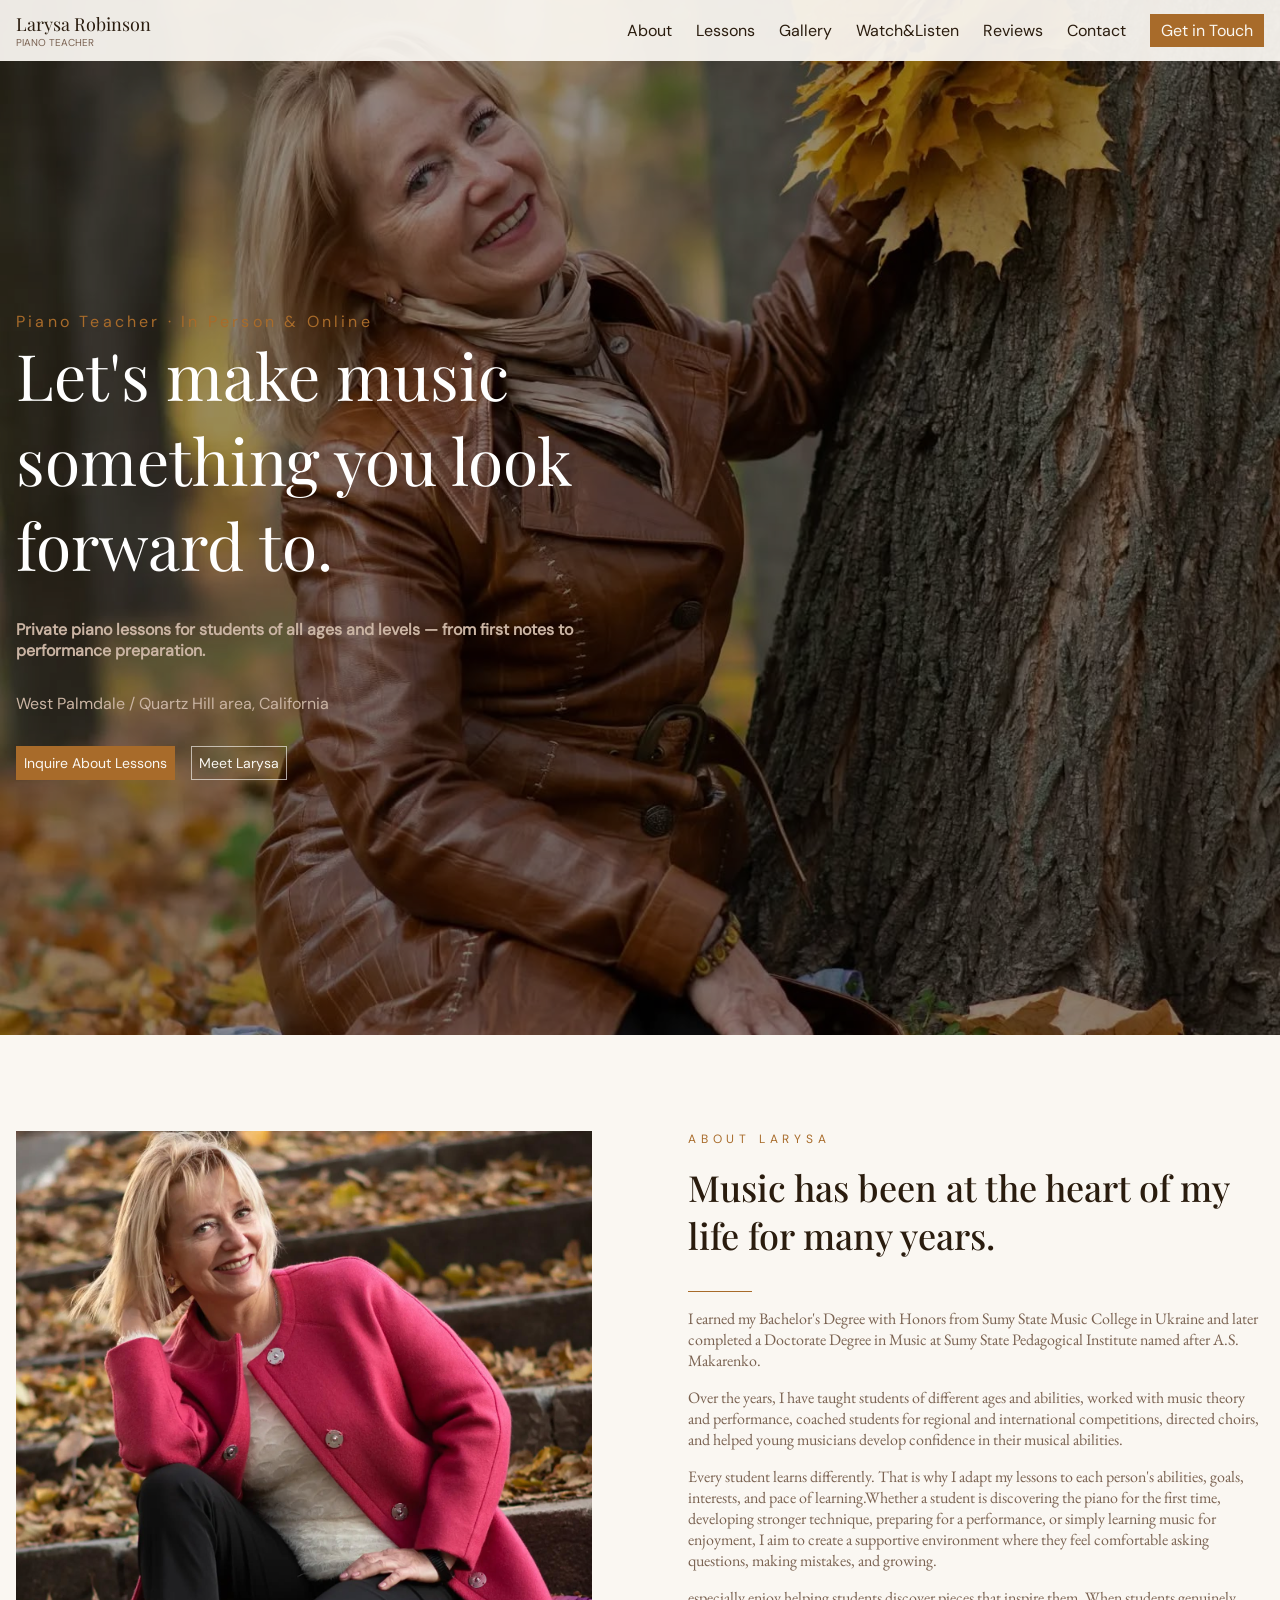
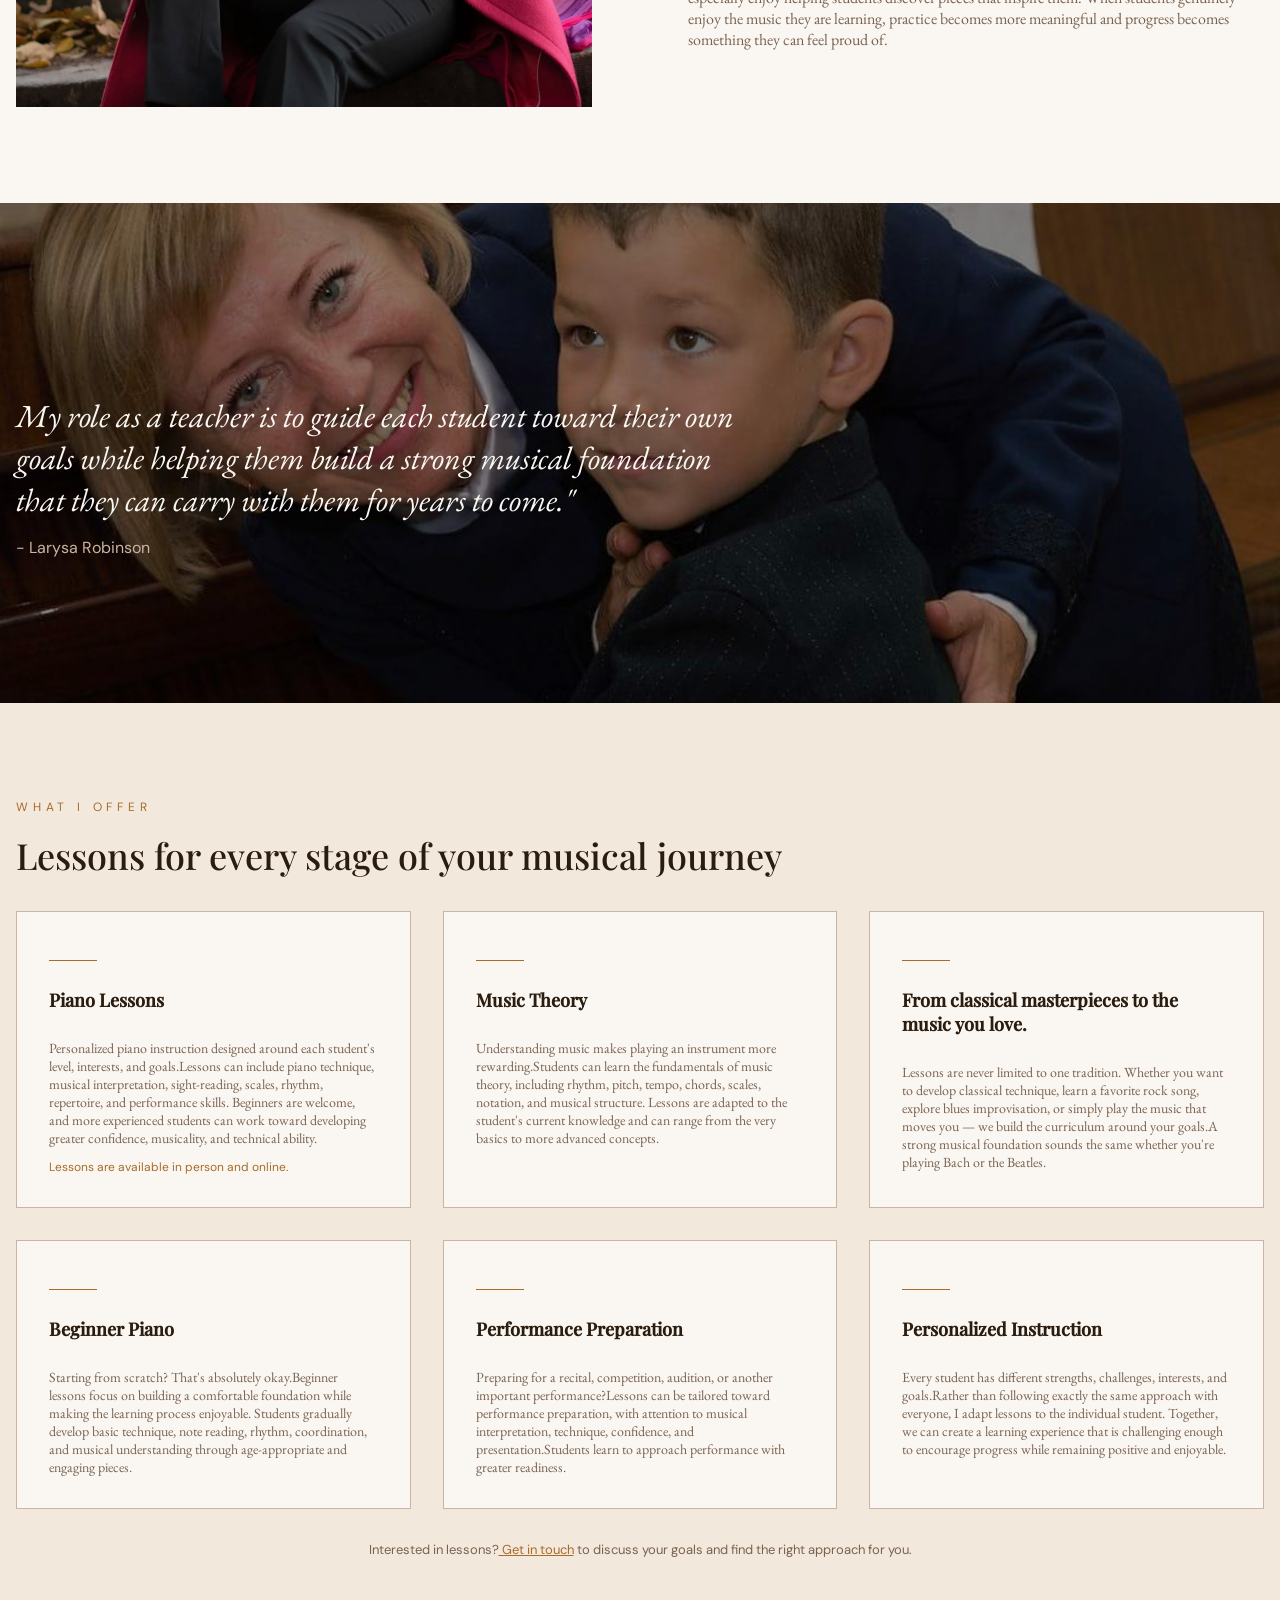
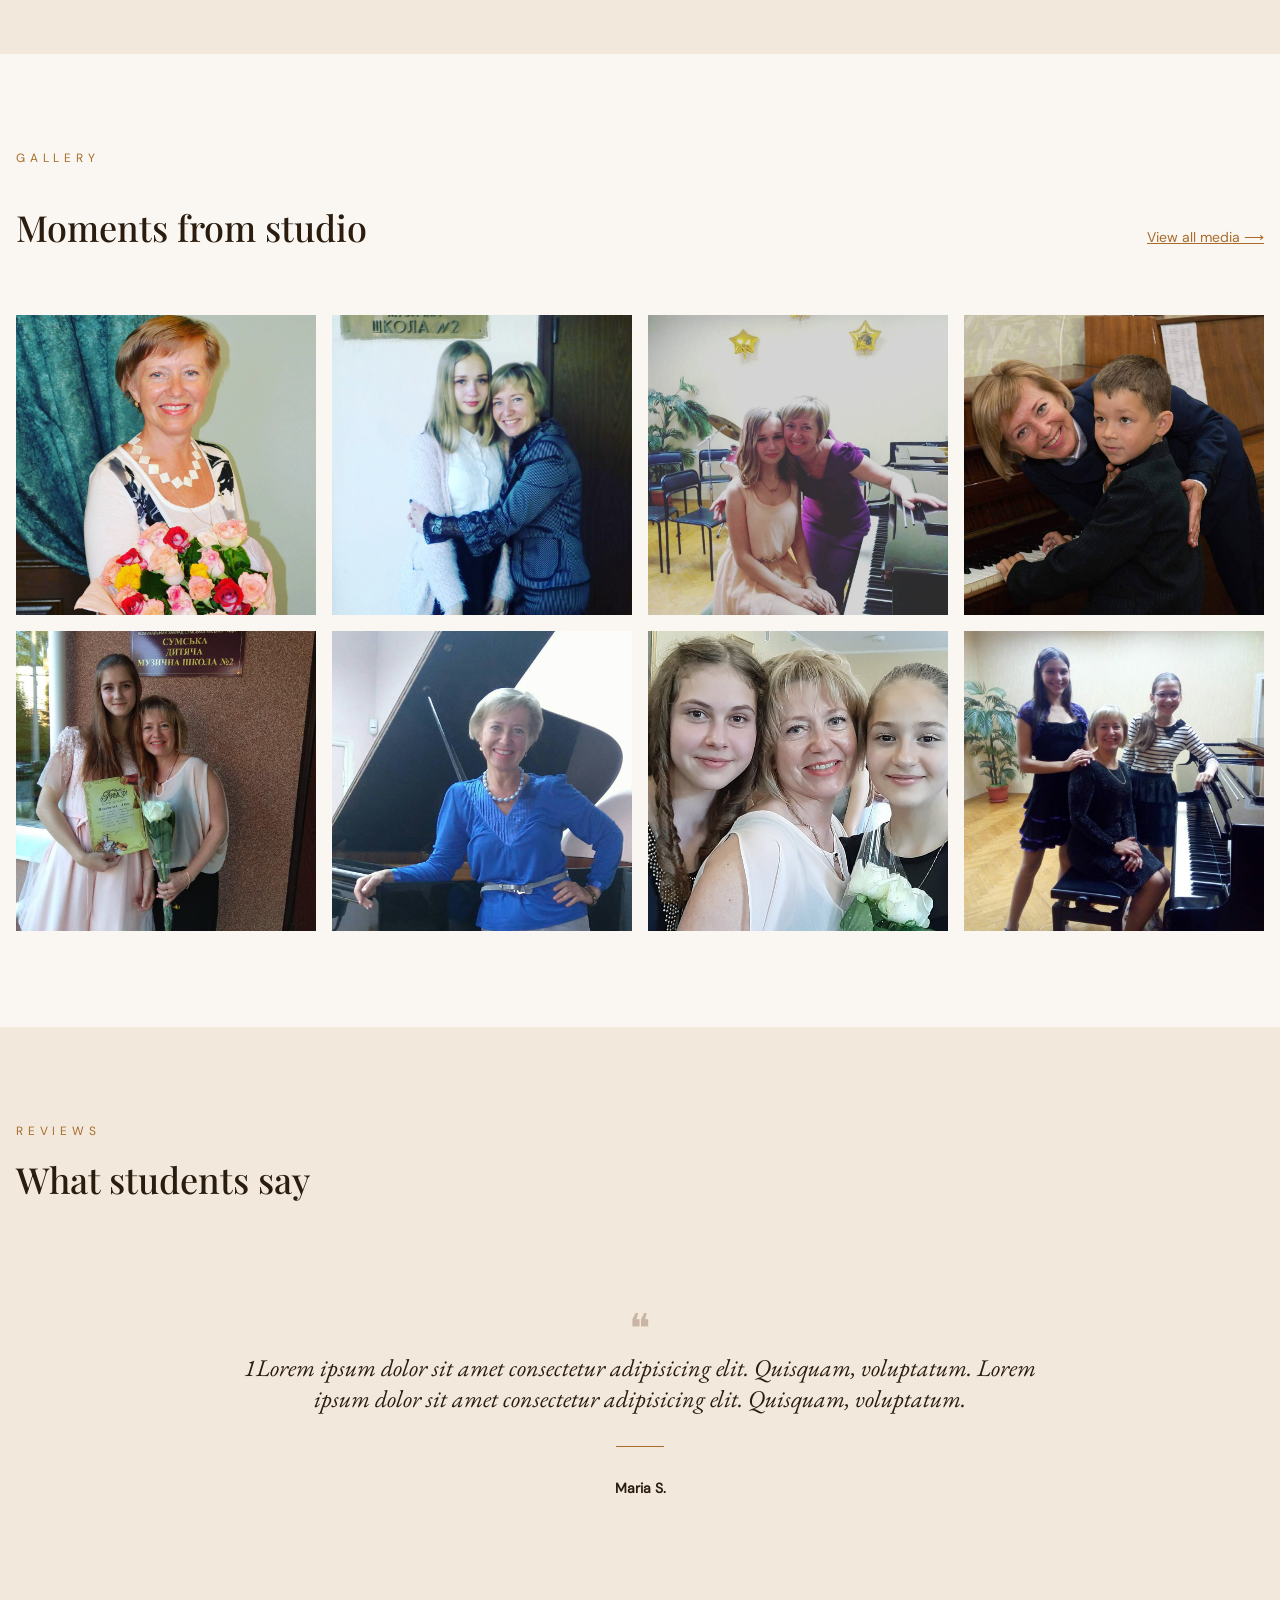
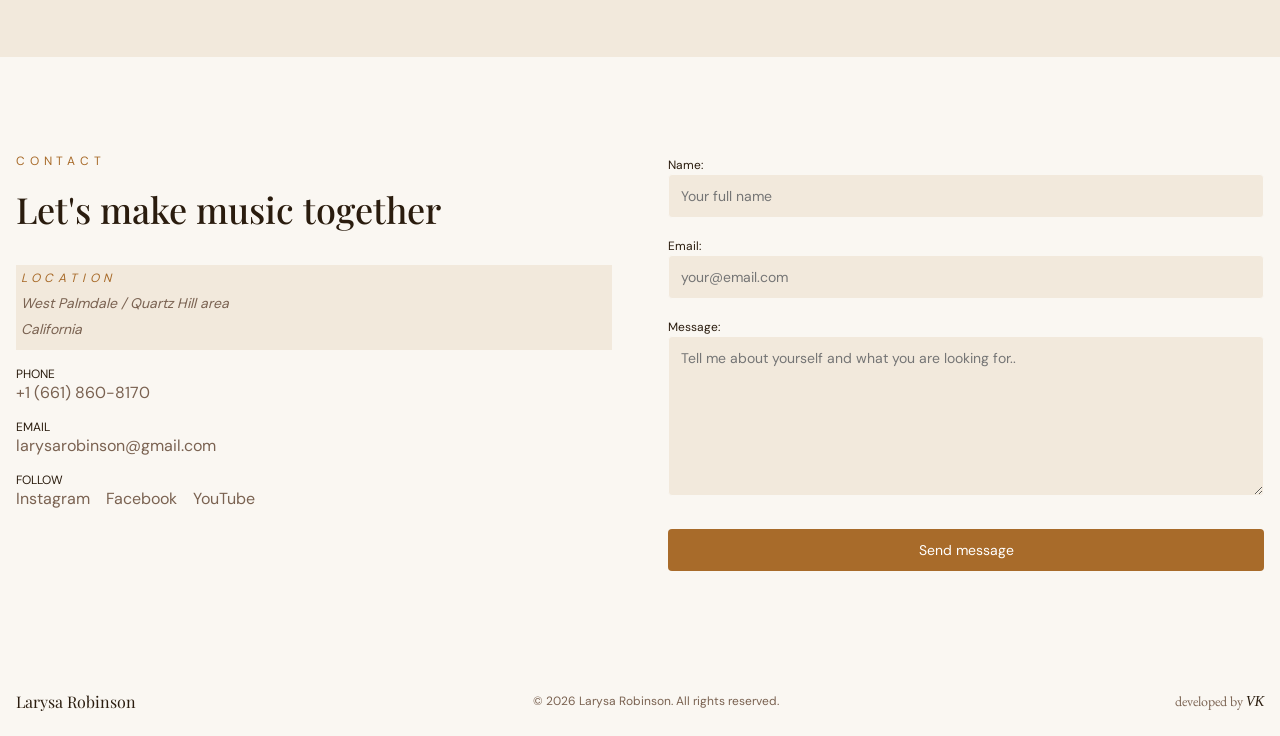
==== commit 9ca2bc15: "clean up.awaiting for some content still" ====
--- a/index.html
+++ b/index.html
@@ -3,37 +3,36 @@
 <head>
     <meta charset="UTF-8">
     <meta name="viewport" content="width=device-width, initial-scale=1.0">
-    <!-- <meta name="theme-color" content="#ffffff"> -->
-    <title>Larysa Robinson | Piano Teacher & Music Educator </title>
-    <link rel="icon" type="image/png" href="favicon.png">
+    <title>Larysa Robinson | Piano Teacher in West Palmdale & Quartz Hill</title>
+    <meta name="description" content="Private piano lessons with Larysa Robinson in West Palmdale and Quartz Hill, California. In-person and online lessons for beginners, advanced students, music theory, and performance preparation.">
+    <link rel="canonical" href="https://www.larysarobinson.com/"> <!--replace with actual domain-->
+    <link rel="icon" type="image/png" href="favicon.png?v=2">
     <link rel="stylesheet" href="styles.css">
     <script src="script.js" defer></script>
 </head>
 <body>
-    <nav>
-        <div class="container">
-            <div class="top-fixed-bar" aria-label="Primary navigation">
-                <a href="index.html" class="initials">
-                    <span class="initials__name">Larysa Robinson</span>
-                    <span class="initials__occupation">PIANO TEACHER</span>
-                </a>
-                <ul class="nav__desktop">
-                    <li><a href="#about" class="nav__desktop__link">About</a></li>
-                    <li><a href="#lessons" class="nav__desktop__link">Lessons</a></li>
-                    <li><a href="photo_gallery.html" class="nav__desktop__link">Gallery</a></li>
-                    <li><a href="photo_gallery.html#videos" class="nav__desktop__link">Watch&Listen</a></li>
-                    <li><a href="#reviews" class="nav__desktop__link">Reviews</a></li>
-                    <li><a href="#contact" class="nav__desktop__link">Contact</a></li>
-                    <li><a href="mailto:larysarobinson@gmail.com" class="nav__get-in-touch">Get in Touch</a></li>
-                </ul>
-                <button type="button" class="open-nav-button" aria-label="Open menu">
-                    <div class="open_hamb"></div>
-                    <div class="open_hamb"></div>
-                    <div class="open_hamb"></div>
-                </button>
-            </div>
-        </div>
-        <div class="nav_mobile" aria-label="Mobile navigation">
+    <nav class="container" aria-label="Primary navigation">
+        <div class="top-fixed-bar" >
+            <a href="index.html" class="initials">
+                <span class="initials__name">Larysa Robinson</span>
+                <span class="initials__occupation">PIANO TEACHER</span>
+            </a>
+            <ul class="nav__desktop">
+                <li><a href="#about" class="nav__desktop__link">About</a></li>
+                <li><a href="#lessons" class="nav__desktop__link">Lessons</a></li>
+                <li><a href="photo_gallery.html" class="nav__desktop__link">Gallery</a></li>
+                <li><a href="photo_gallery.html#videos" class="nav__desktop__link">Watch&Listen</a></li>
+                <li><a href="#reviews" class="nav__desktop__link">Reviews</a></li>
+                <li><a href="#contact" class="nav__desktop__link">Contact</a></li>
+                <li><a href="mailto:larysarobinson@gmail.com" class="nav__get-in-touch">Get in Touch</a></li>
+            </ul>
+            <button type="button" class="open-nav-button" aria-label="Open menu">
+                <span class="open_hamb"></span>
+                <span class="open_hamb"></span>
+                <span class="open_hamb"></span>
+            </button>
+        </div>
+        <div class="nav_mobile">
             <ul class="nav__mobile__list">
                 <li><a href="#home" class="nav__mobile__link active">HOME</a></li>
                 <li><a href="#about" class="nav__mobile__link">ABOUT</a></li>
@@ -44,25 +43,25 @@
                 <li><a href="#contact" class="nav__mobile__link">CONTACT</a></li>
             </ul>
             <button type="button" class="close-nav-btn" aria-label="Close menu">
-                <div class="cls_hamb one"></div>
-                <div class="cls_hamb two"></div>
+                <span class="cls_hamb one"></span>
+                <span class="cls_hamb two"></span>
             </button>
         </div>
     </nav>
     <header class="hero-section" id="home">
-        <div class="slide active">
+        <div class="slide">
             <img src="assets/images_mom/top7.webp" width="1400" height="1400" alt="Larya in brown coat" class="hero_image" draggable="false">
         </div>
-        <div class="slide active">
+        <div class="slide">
             <img src="assets/images_mom/top5.webp" width="1400" height="1400" alt="Larysa next to birch " class="hero_image" draggable="false">
         </div>
-         <div class="slide active">
+         <div class="slide">
                 <img src="assets/images_mom/top8.webp" width="1400" height="1400" alt="Larysa with autumn leaves" class="hero_image" draggable="false">
         </div>
         <div class="hero__content">
             <p class="hero__uptext">Piano Teacher · In Person & Online</p>
-            <h1 class="hero__main-heading">Let's make music something you look forward to.</h1>
-            <p class="hero__downtext">Private piano lessons for students of all ages and levels — from first notes to performance preparation.</p>
+            <p class="hero__main-heading">Let's make music something you look forward to.</p>
+            <h1 class="hero__downtext">Private piano lessons for students of all ages and levels — from first notes to performance preparation.</h1>
             <p class="hero__downtext">West Palmdale / Quartz Hill area, California</p>
             <div class="hero__buttons">
                 <a href="#contact" class="hero__buttons__inquire">Inquire About Lessons</a>
@@ -71,7 +70,7 @@
         </div>
     </header>
     <main>
-        <section class="about-section" id="about" aria-label="About me section">
+        <section class="about-section" id="about">
             <div class="about__image-container">
                     <img src="assets/images_mom/top1.webp" width="1400" height="1400" alt="Lerysa in pink coat" class="about__image">
             </div>
@@ -86,49 +85,49 @@
                     <p class="about__text"> especially enjoy helping students discover pieces that inspire them. When students genuinely enjoy the music they are learning, practice becomes more meaningful and progress becomes something they can feel proud of.</p>
                 </div>
         </section>
-        <section class="role">
+        <figure class="role">
             <img src="assets/images_mom/4.jpg" width="1080" height="1080" alt="Larysa with student" class="role__image">
-            <div class="role__text-container">
-                <p class="role__text">My role as a teacher is to guide each student toward their own goals while helping them build a strong musical foundation that they can carry with them for years to come."</p>
+            <figcaption class="role__text-container">
+                <blockquote class="role__text">My role as a teacher is to guide each student toward their own goals while helping them build a strong musical foundation that they can carry with them for years to come."</blockquote>
                 <p class="role__name"> - Larysa Robinson</p>
-            </div>
-        </section>
-        <section class="services-section" id="lessons" aria-label="services">
+            </figcaption>
+        </figure>
+        <section class="services-section" id="lessons">
             <div class="services__content">
                  <p class="general__uptext">WHAT I OFFER</p>
-                <h3 class="general__heading">Lessons for every stage of your musical journey</h3>
+                <h2 class="general__heading">Lessons for every stage of your musical journey</h2>
                 <div class="services__grid">
-                    <div class="services__grid-item">
-                        <div class="services__grid-line"></div>
-                        <h4 class="services__heading">Piano Lessons</h4>
+                    <article class="services__grid-item">
+                        <div class="services__grid-line"></div>
+                        <h3 class="services__heading">Piano Lessons</h3>
                         <p class="services__text">Personalized piano instruction designed around each student's level, interests, and goals.Lessons can include piano technique, musical interpretation, sight-reading, scales, rhythm, repertoire, and performance skills. Beginners are welcome, and more experienced students can work toward developing greater confidence, musicality, and technical ability.</p>
                         <p class="services__text2">Lessons are available in person and online.</p>
-                    </div>
-                    <div class="services__grid-item">
-                        <div class="services__grid-line"></div>
-                        <h4 class="services__heading">Music Theory</h4>
+                    </article>
+                    <article class="services__grid-item">
+                        <div class="services__grid-line"></div>
+                        <h3 class="services__heading">Music Theory</h3>
                         <p class="services__text">Understanding music makes playing an instrument more rewarding.Students can learn the fundamentals of music theory, including rhythm, pitch, tempo, chords, scales, notation, and musical structure. Lessons are adapted to the student's current knowledge and can range from the very basics to more advanced concepts.</p>
-                    </div>
-                      <div class="services__grid-item">
-                        <div class="services__grid-line"></div>
-                        <h4 class="services__heading">From classical masterpieces to the music you love.</h4>
+                    </article>
+                    <article class="services__grid-item">
+                        <div class="services__grid-line"></div>
+                        <h3 class="services__heading">From classical masterpieces to the music you love.</h3>
                         <p class="services__text">Lessons are never limited to one tradition. Whether you want to develop classical technique, learn a favorite rock song, explore blues improvisation, or simply play the music that moves you — we build the curriculum around your goals.A strong musical foundation sounds the same whether you're playing Bach or the Beatles.</p>
-                    </div>
-                    <div class="services__grid-item">
-                        <div class="services__grid-line"></div>
-                        <h4 class="services__heading">Beginner Piano</h4>
+                    </article>
+                    <article class="services__grid-item">
+                        <div class="services__grid-line"></div>
+                        <h3 class="services__heading">Beginner Piano</h3>
                         <p class="services__text">Starting from scratch? That's absolutely okay.Beginner lessons focus on building a comfortable foundation while making the learning process enjoyable. Students gradually develop basic technique, note reading, rhythm, coordination, and musical understanding through age-appropriate and engaging pieces.</p>
-                    </div>
-                    <div class="services__grid-item">
-                        <div class="services__grid-line"></div>
-                        <h4 class="services__heading">Performance Preparation</h4>
+                    </article>
+                    <article class="services__grid-item">
+                        <div class="services__grid-line"></div>
+                        <h3 class="services__heading">Performance Preparation</h3>
                         <p class="services__text">Preparing for a recital, competition, audition, or another important performance?Lessons can be tailored toward performance preparation, with attention to musical interpretation, technique, confidence, and presentation.Students learn to approach performance with greater readiness.</p>
-                    </div>
-                    <div class="services__grid-item">
-                        <div class="services__grid-line"></div>
-                        <h2 class="services__heading">Personalized Instruction</h2>
+                    </article>
+                    <article class="services__grid-item">
+                        <div class="services__grid-line"></div>
+                        <h3 class="services__heading">Personalized Instruction</h3>
                         <p class="services__text">Every student has different strengths, challenges, interests, and goals.Rather than following exactly the same approach with everyone, I adapt lessons to the individual student. Together, we can create a learning experience that is challenging enough to encourage progress while remaining positive and enjoyable.</p>
-                    </div>
+                    </article>
                 </div>
                 <p class="services__last-paragraph">Interested in lessons?<a href="#contact" id="get-in-touch"> Get in touch</a> to discuss your goals and find the right approach for you.</p>
             </div>
@@ -137,7 +136,7 @@
             <div class="main-page__gallery__container">
                 <p class="general__uptext">GALLERY</p>
                 <div class="main-page__gallery__heading-container">
-                    <h4 class="general__heading">Moments from studio</h4>
+                    <h2 class="general__heading">Moments from studio</h2>
                     <a href="photo_gallery.html" class="main-page__gallery__heading-link">View all media ⟶</a>
                 </div>
                 <div class="main-page__gallery">
@@ -155,39 +154,39 @@
         <section class="reviews-section" aria-label="reviews section" id="reviews">
             <div class="reviews__content">
                 <p class="general__uptext">REVIEWS</p>
-                <h4 class="general__heading">What students say</h4>
+                <h2 class="general__heading">What students say</h2>
                 <div class="reviews__viewport">
                     <div class="reviews__track">
                         <article class="review__container">
-                            <div class="riview__frame">
-                                <h5 class="review__quatation-mark">❝</h5>
-                                <p class="review__text">1Lorem ipsum dolor sit amet consectetur adipisicing elit. Quisquam, voluptatum. Lorem ipsum dolor sit amet consectetur adipisicing elit. Quisquam, voluptatum.</p>
-                                <div class="services__grid-line center"></div>
-                                <p class="review__name">Maria S.</p>
-                            </div>
-                        </article>
-                        <article class="review__container">
-                            <div class="riview__frame">
-                                <h5 class="review__quatation-mark">❝</h5>
-                                <p class="review__text">2Lorem ipsum dolor sit amet consectetur adipisicing elit. Quisquam, voluptatum. Lorem ipsum dolor sit amet consectetur adipisicing elit. Quisquam, voluptatum.</p>
-                                <div class="services__grid-line center"></div>
-                                <p class="review__name">Maria S.</p>
-                            </div>
-                        </article>
-                        <article class="review__container">
-                            <div class="riview__frame">
-                                <h5 class="review__quatation-mark">❝</h5>
-                                <p class="review__text">3Lorem ipsum dolor sit amet consectetur adipisicing elit. Quisquam, voluptatum. Lorem ipsum dolor sit amet consectetur adipisicing elit. Quisquam, voluptatum.</p>
-                                <div class="services__grid-line center"></div>
-                                <p class="review__name">Maria S.</p>
-                            </div>
-                        </article>
-                        <article class="review__container">
-                            <div class="riview__frame">
-                                <h5 class="review__quatation-mark">❝</h5>
-                                <p class="review__text">4Lorem ipsum dolor sit amet consectetur adipisicing elit. Quisquam, voluptatum. Lorem ipsum dolor sit amet consectetur adipisicing elit. Quisquam, voluptatum.</p>
-                                <div class="services__grid-line center"></div>
-                                <p class="review__name">Maria S.</p>
+                            <div class="review__frame">
+                                <span class="review__quotation-mark" aria-hidden="true">❝</span>
+                                <blockquote class="review__text">1Lorem ipsum dolor sit amet consectetur adipisicing elit. Quisquam, voluptatum. Lorem ipsum dolor sit amet consectetur adipisicing elit. Quisquam, voluptatum.</blockquote>
+                                <div class="services__grid-line center"></div>
+                                <h3 class="review__name">Maria S.</h3>
+                            </div>
+                        </article>
+                        <article class="review__container">
+                            <div class="review__frame">
+                                <span class="review__quotation-mark" aria-hidden="true">❝</span>
+                                <blockquote class="review__text">2Lorem ipsum dolor sit amet consectetur adipisicing elit. Quisquam, voluptatum. Lorem ipsum dolor sit amet consectetur adipisicing elit. Quisquam, voluptatum.</blockquote>
+                                <div class="services__grid-line center"></div>
+                                <h3 class="review__name">Maria S.</h3>
+                            </div>
+                        </article>
+                        <article class="review__container">
+                            <div class="review__frame">
+                                <span class="review__quotation-mark" aria-hidden="true">❝</span>
+                                <blockquote class="review__text">3Lorem ipsum dolor sit amet consectetur adipisicing elit. Quisquam, voluptatum. Lorem ipsum dolor sit amet consectetur adipisicing elit. Quisquam, voluptatum.</blockquote>
+                                <div class="services__grid-line center"></div>
+                                <h3 class="review__name">Maria S.</h3>
+                            </div>
+                        </article>
+                        <article class="review__container">
+                            <div class="review__frame">
+                                <span class="review__quotation-mark" aria-hidden="true">❝</span>
+                                <blockquote class="review__text">4Lorem ipsum dolor sit amet consectetur adipisicing elit. Quisquam, voluptatum. Lorem ipsum dolor sit amet consectetur adipisicing elit. Quisquam, voluptatum.</blockquote>
+                                <div class="services__grid-line center"></div>
+                                <h3 class="review__name">Maria S.</h3>
                             </div>
                         </article>
                     </div>
@@ -200,12 +199,11 @@
                     <div class="contact__content__flex-item1">
                         <p class="general__uptext">CONTACT</p>
                         <h2 class="general__heading">Let's make music together</h2>
-                        <div class="contact__content__location">
+                        <address class="contact__content__location">
                             <p class="general__uptext">LOCATION</p>
                             <p>West Palmdale / Quartz Hill area</p>
                             <p>California</p>
-                            <p> Lessons available in person and online</p>
-                        </div>
+                        </address>
                         <div>
                             <p class="contact__heading">PHONE</p>
                             <a href="tel:+16618608170" class="contact__link">+1 (661) 860-8170</a>
@@ -213,28 +211,28 @@
                             <a href="mailto:larysarobinson@gmail.com" class="contact__link">larysarobinson@gmail.com</a>
                             <p class="contact__heading">FOLLOW</p>
                             <div class="social-links">
-                                <a href="https://www.instagram.com/larisakisilenko?igsh=NTc4MTIwNjQ2YQ%3D%3D"class="contact__link">Instagram<a>
-                                <a href="https://www.facebook.com/share/1HHxJAsBbd/?mibextid=wwXIfr"class="contact__link">Facebook</a>
-                                <a href="https://youtube.com/@larysarobinson?si=365PJ92lu2iPZtXP" class="contact__link">YouTube</a>
+                                <a href="https://www.instagram.com/larisakisilenko?igsh=NTc4MTIwNjQ2YQ%3D%3D" class="contact__link" target="_blank" rel="noopener noreferrer">Instagram</a>
+                                <a href="https://www.facebook.com/share/1HHxJAsBbd/?mibextid=wwXIfr" class="contact__link"  target="_blank" rel="noopener noreferrer">Facebook</a>
+                                <a href="https://youtube.com/@larysarobinson?si=365PJ92lu2iPZtXP" class="contact__link"  target="_blank" rel="noopener noreferrer">YouTube</a>
                             </div>
                         </div>
                     </div>
                     <form action="https://formspree.io/f/xkjnbqkn" method="post" class="contact__form" autocomplete="on">
                         <div class="form-group">
                             <label for="name" class="contact__heading">Name:</label>
-                            <input type="text" id="name" name="name" placeholder="Your full name" autocomplete="name" required><br>
+                            <input type="text" id="name" name="name" placeholder="Your full name" autocomplete="name" required>
                         </div>
                         <div class="form-group">
                             <label for="email" class="contact__heading">Email:</label>
-                            <input type="email" id="email" name="email"placeholder="your@email.com" autocomplete="email" required><br>
+                            <input type="email" id="email" name="email" placeholder="your@email.com" autocomplete="email" required>
                         </div>
                         <div class="form-group">
                             <label for="message" class="contact__heading">Message:</label>
-                            <textarea id="message" name="message" placeholder="Tell me about yourself and what you are looking for.." required></textarea><br>
+                            <textarea id="message" name="message" placeholder="Tell me about yourself and what you are looking for.." required></textarea>
                         </div>
                         <button type="submit" id="submit-btn">Send message</button>
                     </form>
-                    <div class="form__message">
+                    <div class="form__message" role="status" aria-live="polite">
                         <div class="services__grid-line"></div>
                         <p class="form__message__heading">Thank you.</p>
                         <p class="form__message__text">Your message has been received. I will be in touch with you soon.</p>
@@ -250,7 +248,7 @@
                 <a href="https://www.linkedin.com/in/valentyn-kisilenko-892b333bb/" target="_blank" class="logo__link">developed by <span id="logoVal">VK</span></a>
             </div>
         </footer>
-    <button id="toTopBtn" type="button" aria-label="Back to top">↑</button>
+    <button id="toTopBtn" type="button" aria-label="Back to top"><span aria-hidden="true">↑</span></button>
 </body>
 </html>
 
--- a/styles.css
+++ b/styles.css
@@ -228,7 +228,7 @@
 
 .initials {
     text-decoration: none;
-    /* border: 2px solid red; */
+    /* border: 2px solid red;    */
 }
 
 
@@ -403,13 +403,6 @@
 }
 
 
-
-.active {
-    display: block;
-}
-
-
-
 .hero_image {
     inline-size: 100%;
     block-size: 100%;
@@ -417,7 +410,7 @@
     object-position: 50% 20%;
     opacity: 1;
     margin-left: auto;
-    /* border: 2px solid red; */
+    /* border: 2px solid red;   */
 }
 
 
@@ -425,7 +418,7 @@
     /* border: 2px solid red; */
     padding: 0 1rem;
     position: absolute;
-    top: 40%;
+    top: 35%;
     left: 0;
     right: 0;
 }
@@ -448,6 +441,7 @@
     color: var(--text-color-preset-6);
     inline-size: 80%;
     margin: 2rem 0;
+    font-size: 1rem;
     /* border: 2px solid red; */
 }
 
@@ -804,20 +798,21 @@
         padding: clamp(1rem,5vw,5rem);
     }
 
-    .riview__frame{
+    .review__frame{
 
         /* border: 2px solid blue; */
         max-inline-size:52rem;
         margin:  0 auto;
 
     }
-    .review__quatation-mark{
+    .review__quotation-mark{
         font-size: 2.5rem;
         font-size: clamp(1.5rem, 5vw,2.5rem);
 
         font-family: 'Playfair Display';
         color: var(--text-color-preset-6);
         text-align: center;
+        display: block;
     }
 
     .review__text{
@@ -1307,7 +1302,7 @@
  .logo__link:focus-visible{
     outline: 1px solid var(--focus-color);
  }
- 
+
  #logoVal{
     font-family:cursive;
     font-style: italic;
